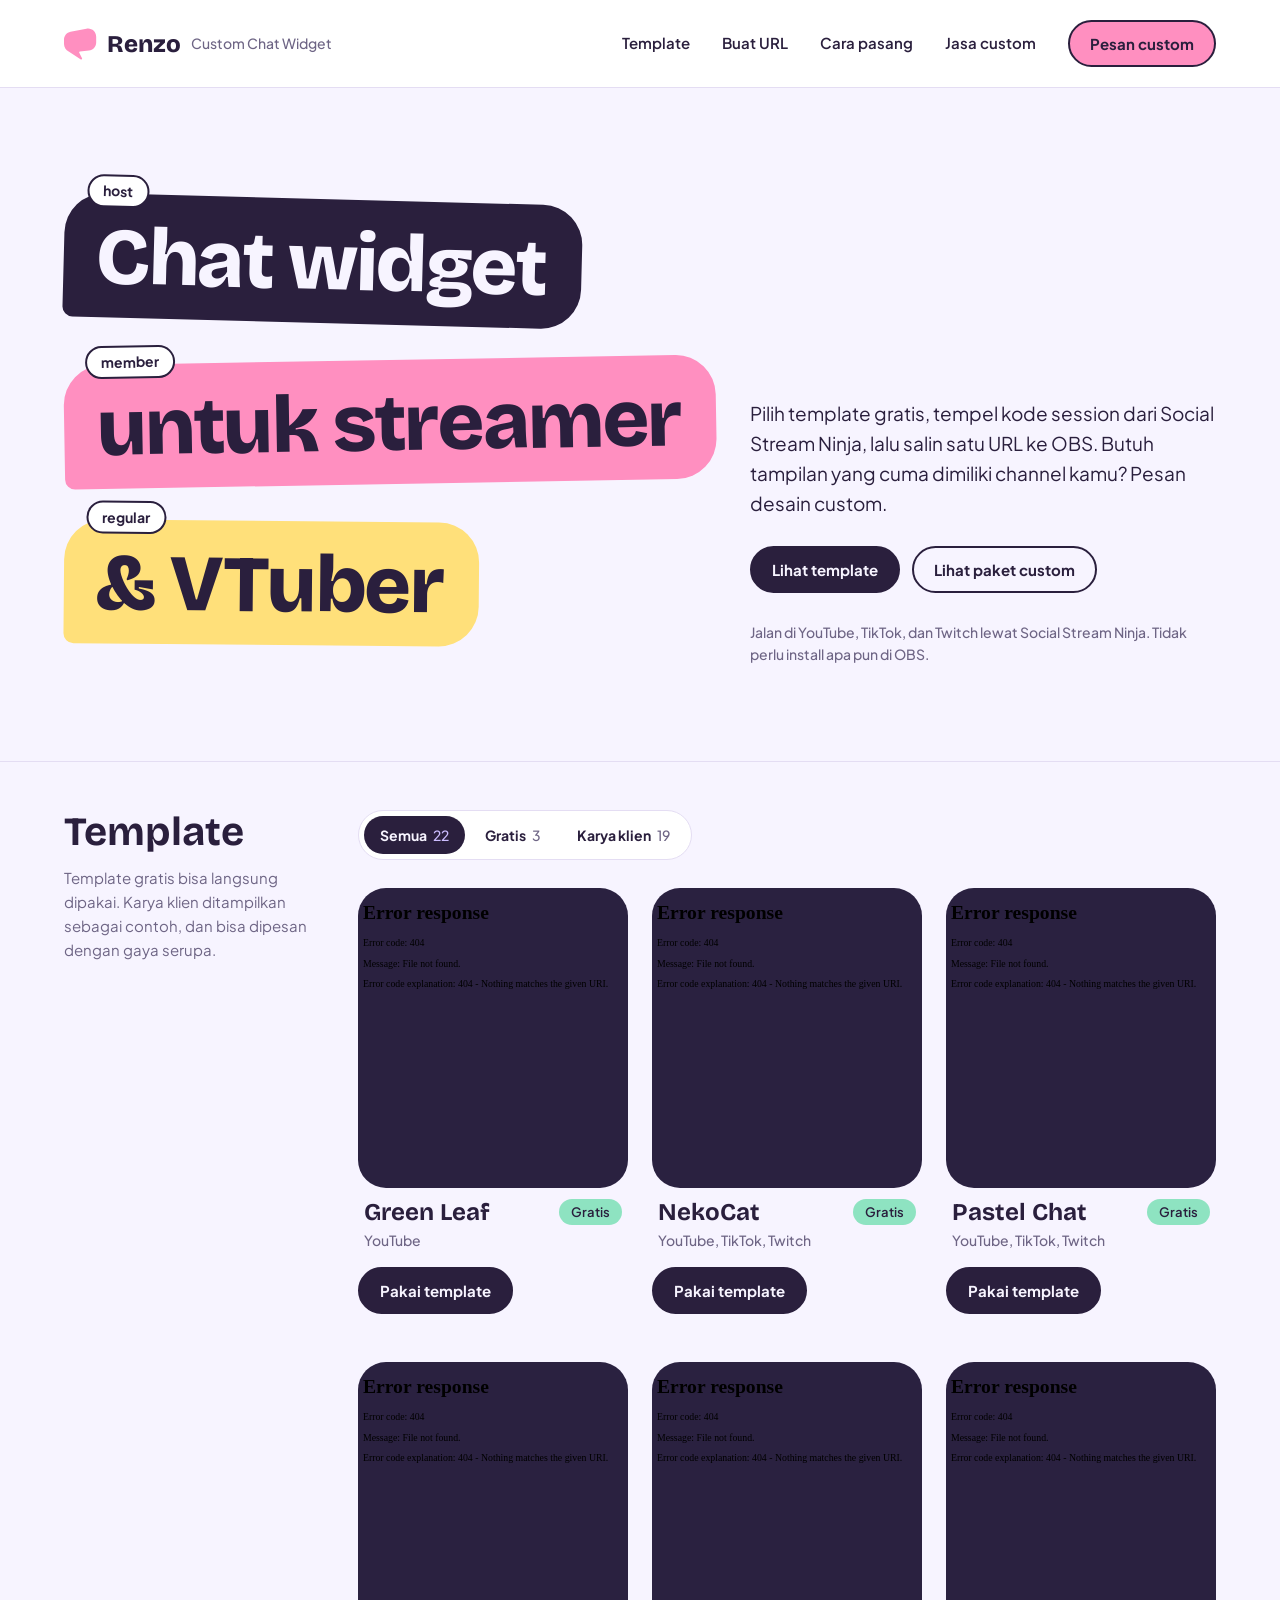
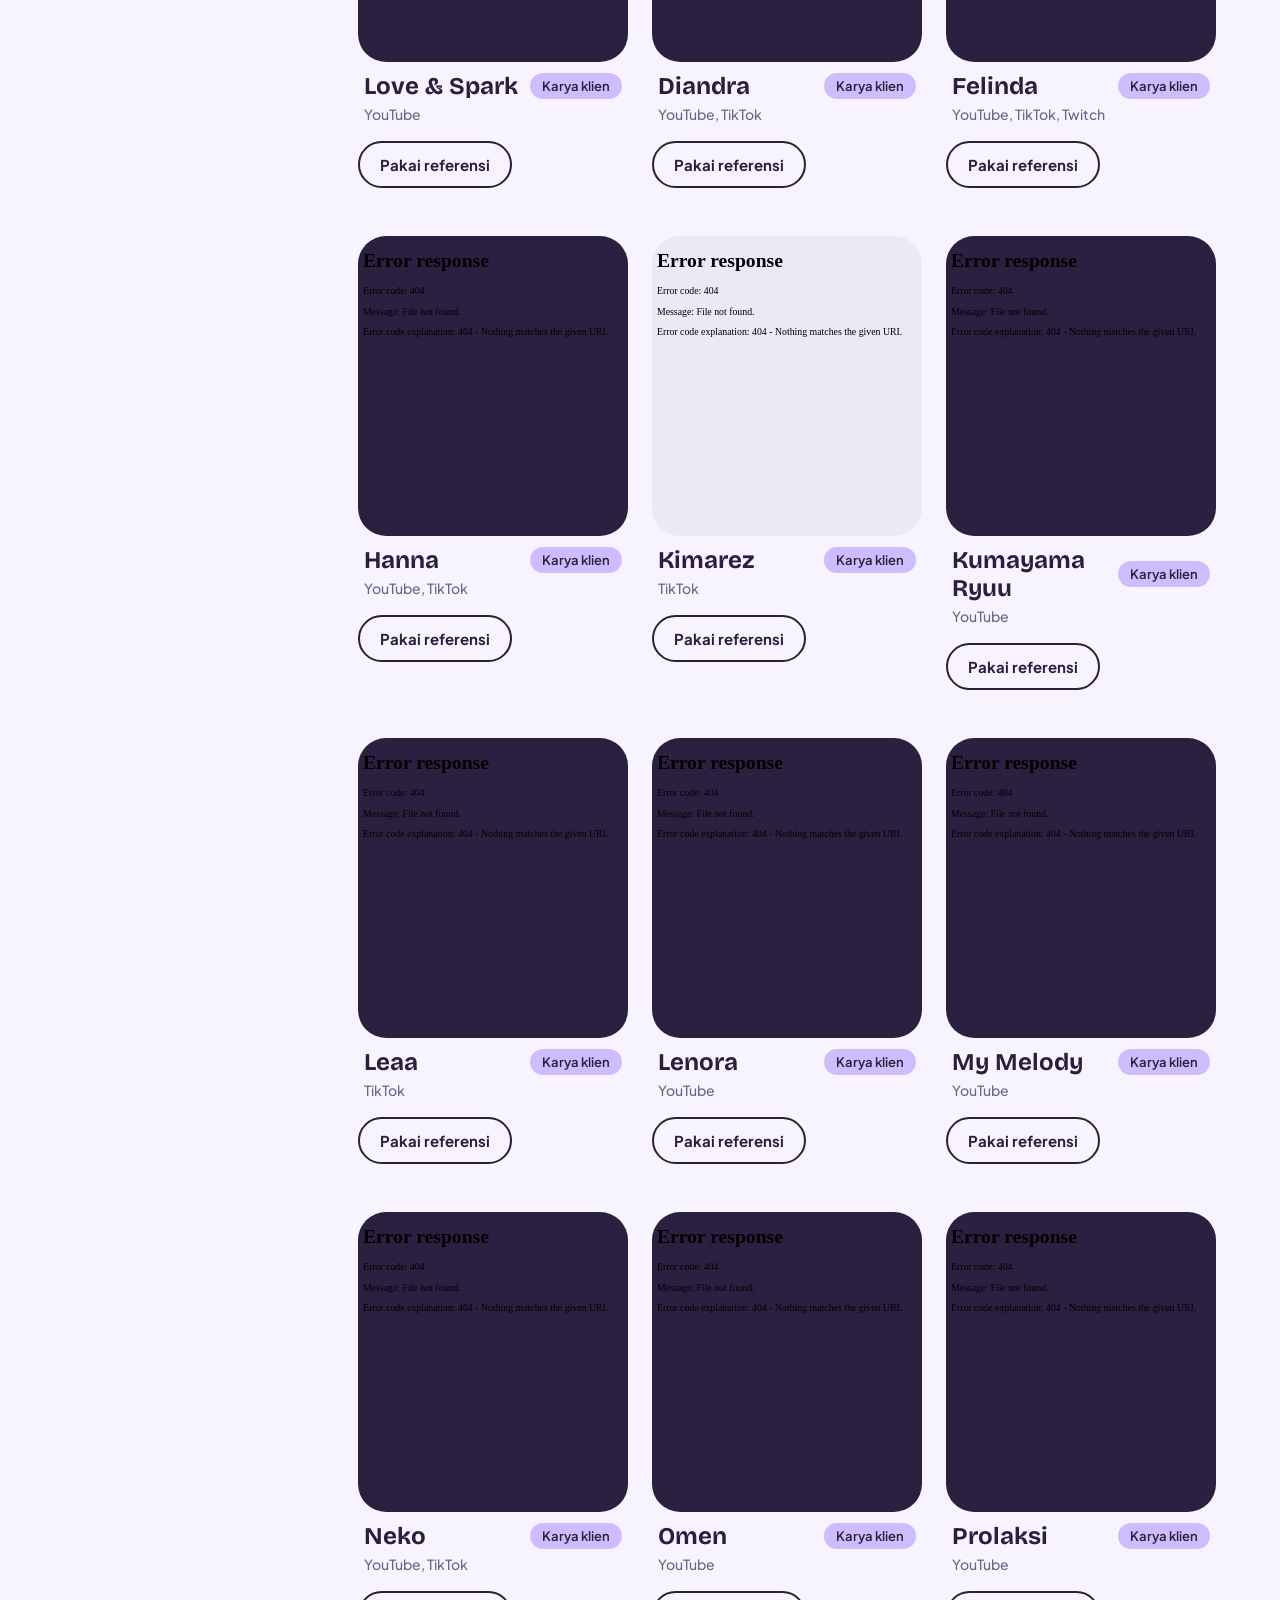
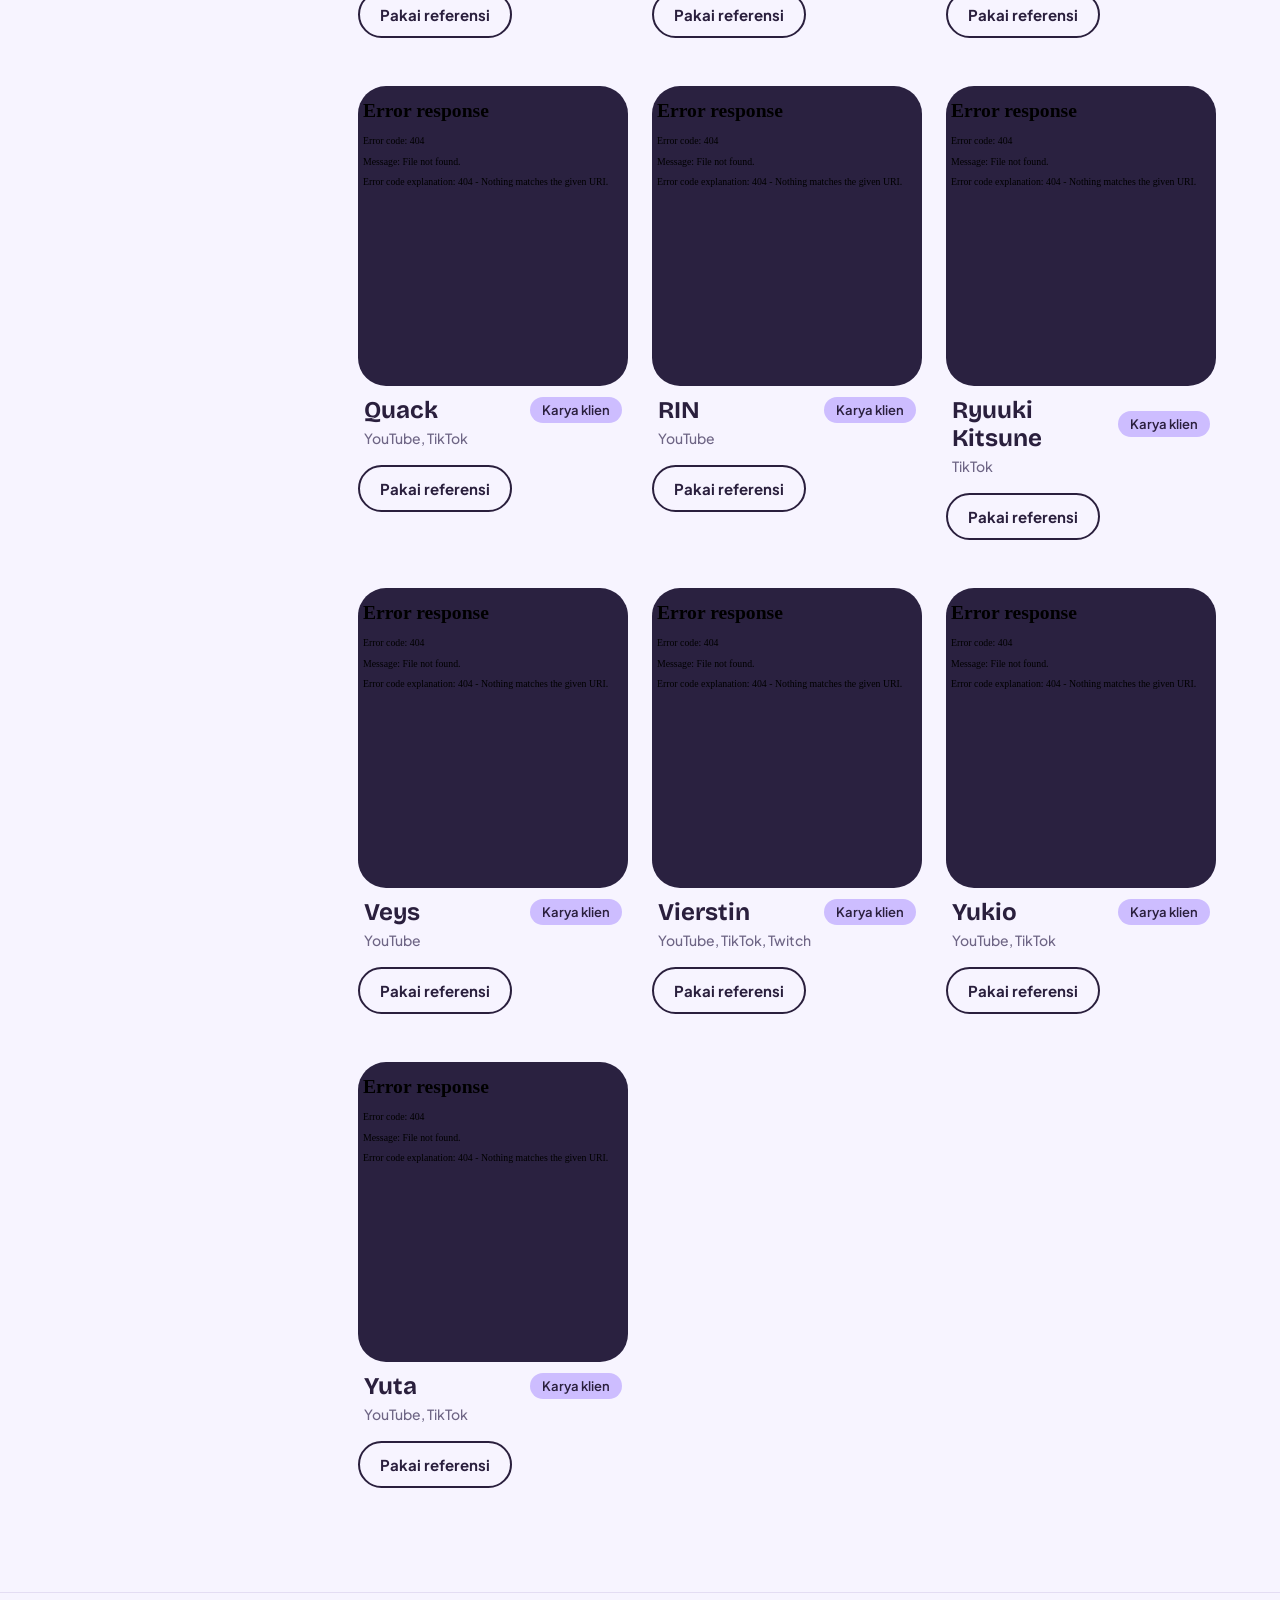
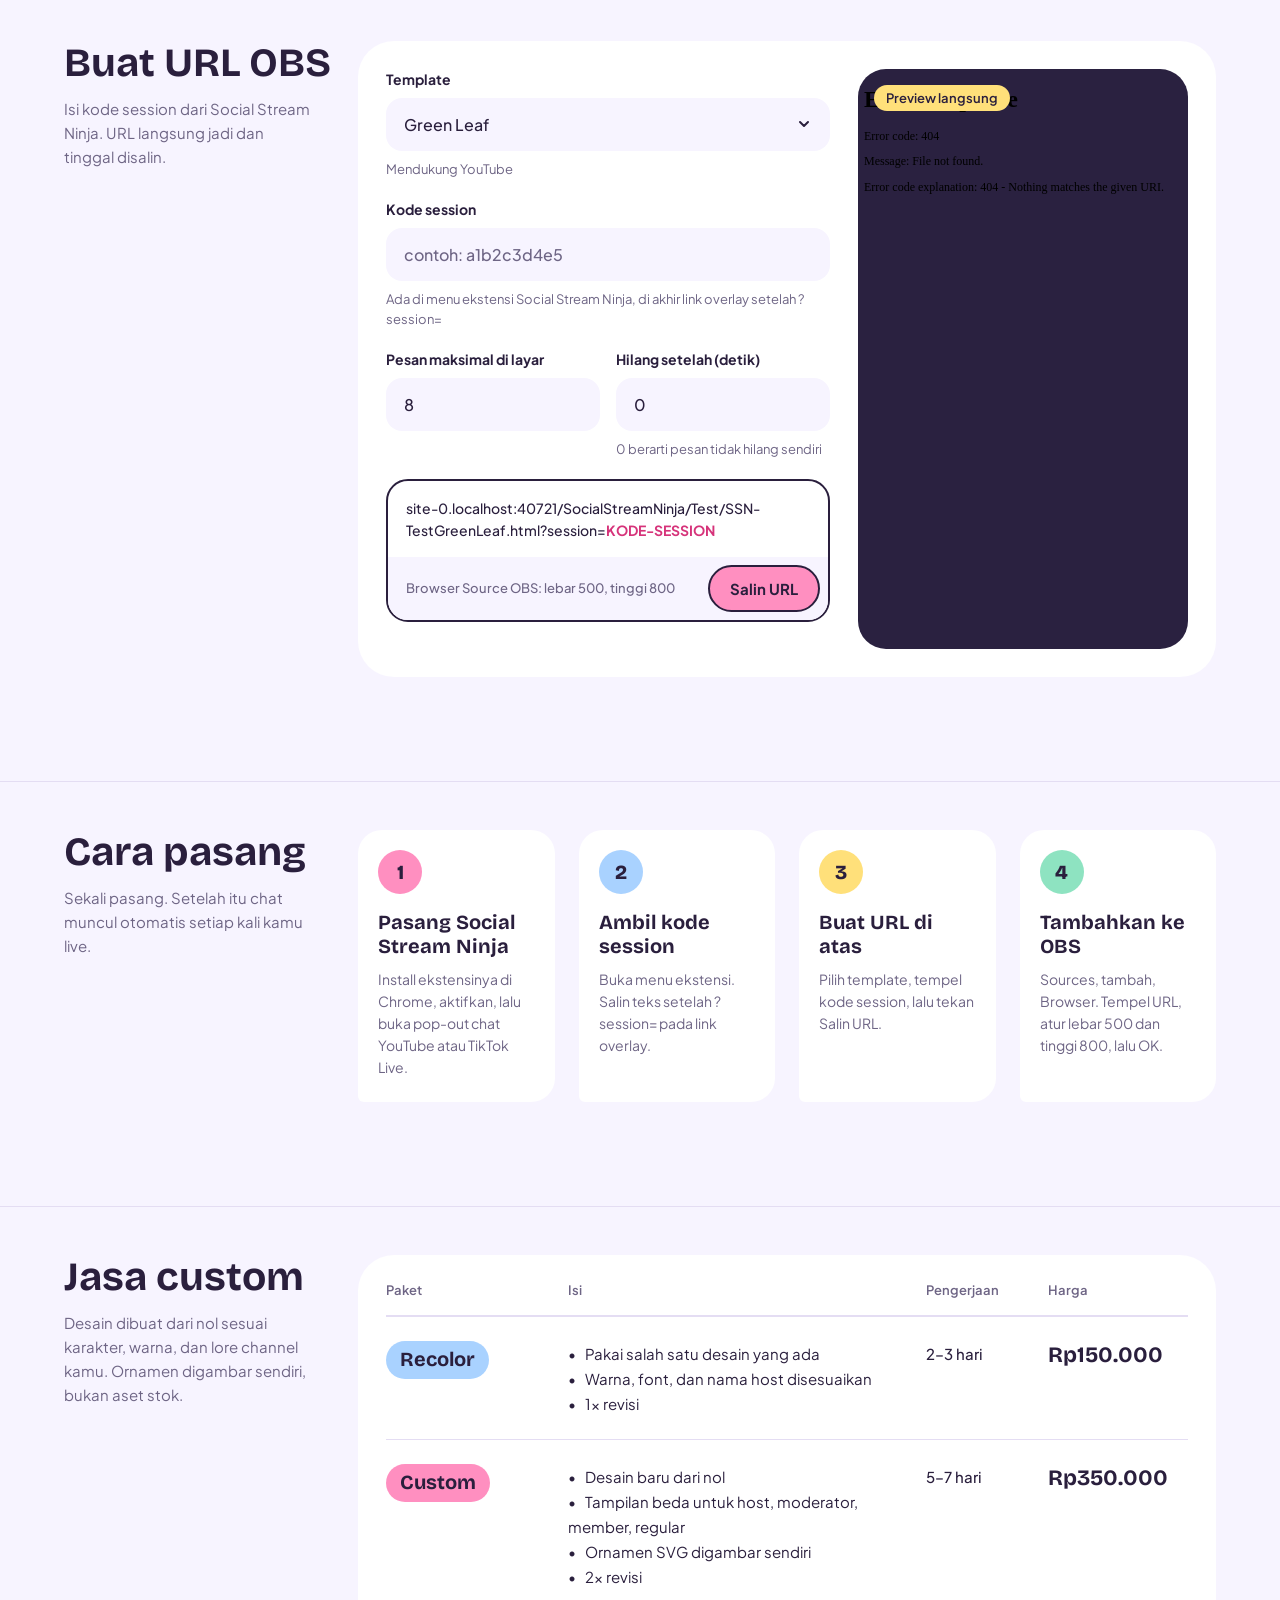
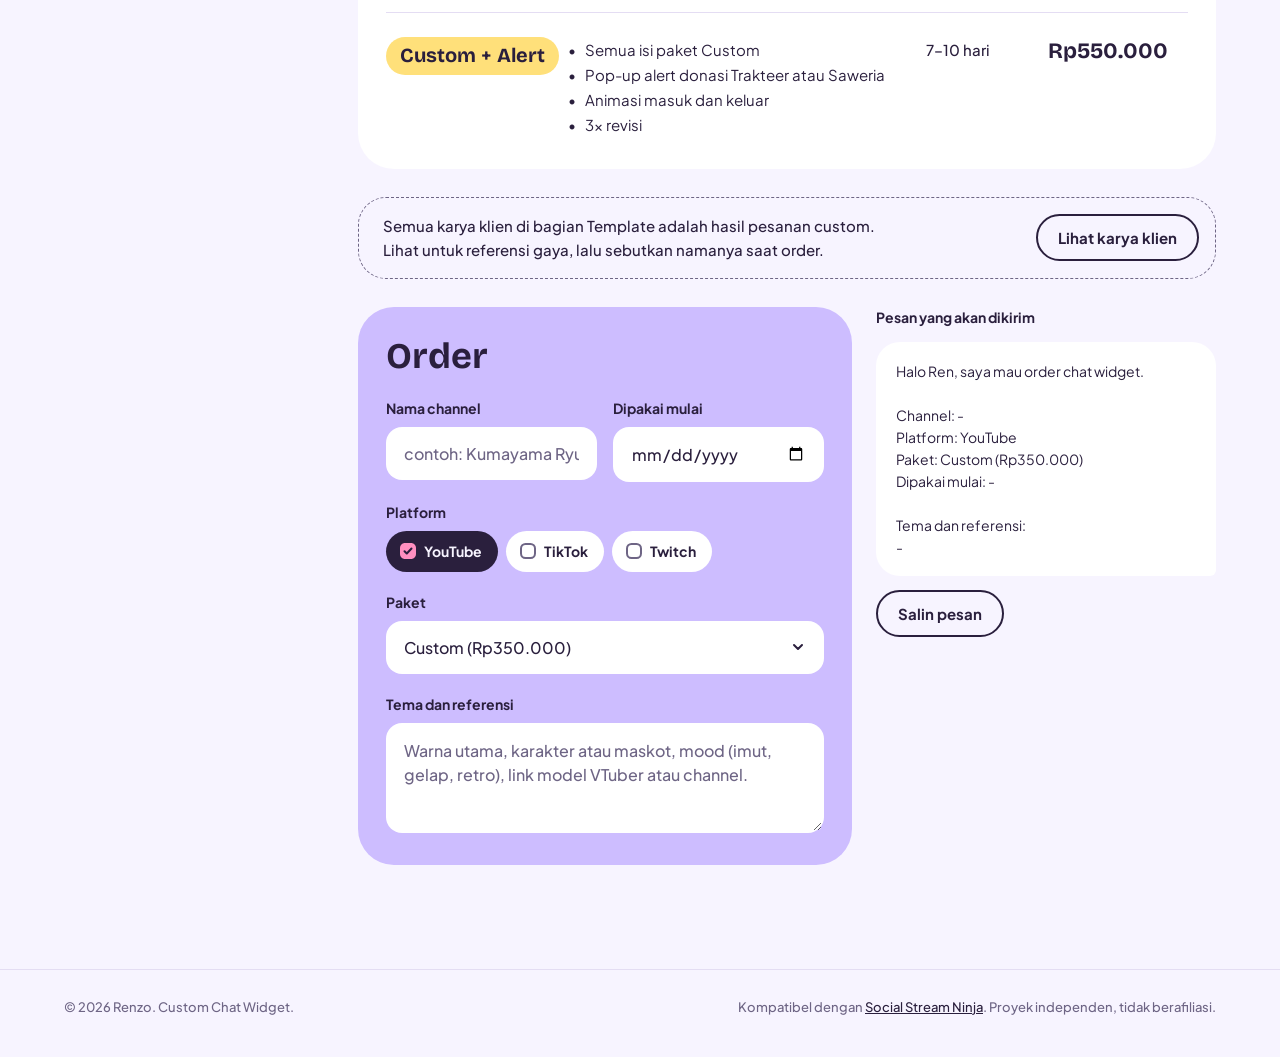
==== index.html @ 0c037148 "Move the Custom Chat Widget website here, with the shared chat core - index.html + site/assets: temp" ====
<!doctype html>
<html lang="id">
<head>
<meta charset="utf-8">
<meta name="viewport" content="width=device-width, initial-scale=1, viewport-fit=cover">
<title>Renzo Chat Widget</title>
<meta name="description" content="Template chat widget gratis dan jasa desain custom untuk streamer dan VTuber. Kompatibel dengan Social Stream Ninja.">
<link rel="icon" href="site/assets/logo.svg" type="image/svg+xml">
<link rel="preconnect" href="https://fonts.googleapis.com">
<link rel="preconnect" href="https://fonts.gstatic.com" crossorigin>
<link rel="stylesheet" href="https://fonts.googleapis.com/css2?family=Bricolage+Grotesque:opsz,wght@12..96,700..800&family=Plus+Jakarta+Sans:wght@400;500;600;700&display=swap">
<style>
/* Tokens — sama dengan variabel "Rey Colors" di Figma */
:root{
  --paper:#f7f4ff;
  --ink:#2a1f3d;
  --mute:#6e6585;
  --line:#e4ddf3;
  --white:#ffffff;
  --bubblegum:#ff8fc0;
  --mint:#8ee3c1;
  --butter:#ffe07a;
  --sky:#a9d2ff;
  --lilac:#cdbdff;
  --stage:#2a2140;
  --highlight:#d6337a;

  --display:"Bricolage Grotesque","Plus Jakarta Sans",system-ui,sans-serif;
  --sans:"Plus Jakarta Sans",system-ui,-apple-system,"Segoe UI",sans-serif;
  --pad-x:64px;
  color-scheme:light;
}

*,*::before,*::after{box-sizing:border-box}
html{scroll-behavior:smooth;-webkit-text-size-adjust:100%}
body{margin:0;background:var(--paper);color:var(--ink);font-family:var(--sans);font-size:16px;line-height:1.5}
a{color:inherit}
img{max-width:100%}
[hidden]{display:none!important}
:focus-visible{outline:3px solid var(--highlight);outline-offset:3px}
.disp{font-family:var(--display);font-optical-sizing:none;font-variation-settings:"opsz" 14}
p{margin:0}

.wrap{max-width:1280px;margin:0 auto;padding-left:max(var(--pad-x),env(safe-area-inset-left,0px));padding-right:max(var(--pad-x),env(safe-area-inset-right,0px))}

/* Buttons */
.btn{display:inline-flex;align-items:center;justify-content:center;padding:12px 20px;border:2px solid var(--ink);border-radius:999px;font:700 15px/normal var(--sans);text-decoration:none;cursor:pointer;white-space:nowrap;transition:transform .15s ease,box-shadow .15s ease}
.btn:hover{transform:translateY(-2px);box-shadow:0 3px 0 var(--ink)}
.btn:active{transform:none;box-shadow:none}
.btn-primary{background:var(--bubblegum);color:var(--ink)}
.btn-dark{background:var(--ink);color:var(--paper)}
.btn-secondary{background:transparent;color:var(--ink)}

.chip{display:inline-flex;padding:5px 12px;border-radius:999px;font:600 13px/normal var(--sans);white-space:nowrap}
.chip-mint{background:var(--mint)}
.chip-lilac{background:var(--lilac)}
.chip-butter{background:var(--butter)}

/* Nav */
.nav{position:sticky;top:0;z-index:20;background:var(--white);border-bottom:1px solid var(--line)}
.nav .wrap{display:flex;align-items:center;justify-content:space-between;gap:32px;padding-top:20px;padding-bottom:20px}
.brand{display:flex;align-items:center;gap:10px;text-decoration:none}
.brand img{display:block;width:33px;height:32px}
.brand b{font-weight:800;font-size:24px;line-height:normal}
.brand span{font-weight:500;font-size:14px;color:var(--mute)}
.links{display:flex;align-items:center;gap:32px}
.links a:not(.btn){font-weight:600;font-size:15px;text-decoration:none}
.links a:not(.btn):hover{color:var(--highlight)}

/* Hero */
.hero .wrap{display:flex;align-items:flex-end;gap:24px;padding-top:72px;padding-bottom:96px}
.stack{display:flex;flex-direction:column;align-items:flex-start;gap:18px;flex:0 0 662px;max-width:100%}
.line{display:flex;flex-direction:column;align-items:flex-start}
.line:nth-child(1){transform:rotate(1.5deg)}
.line:nth-child(2){transform:rotate(-1deg)}
.line:nth-child(3){transform:rotate(.5deg)}
.role{position:relative;z-index:2;margin:0 0 -14px 22px;padding:5px 14px 6px;border:2px solid var(--ink);border-radius:999px;background:var(--white);font:700 14px/normal var(--sans)}
.bubble{margin:0;padding:22px 36px 18px 32px;border-radius:40px 40px 40px 10px;font-weight:800;font-size:80px;line-height:84px;letter-spacing:-.03em;white-space:nowrap}
.b-host{background:var(--ink);color:var(--paper)}
.b-member{background:var(--bubblegum)}
.b-regular{background:var(--butter)}
.hero-side{flex:0 1 466px;display:flex;flex-direction:column;align-items:flex-start;gap:28px;min-width:0}
.lead{font-size:19px;line-height:30px}
.ctas{display:flex;flex-wrap:wrap;gap:12px}
.note{font-weight:500;font-size:14px;line-height:22px;color:var(--mute)}

/* Sections */
.sec{border-top:1px solid var(--line)}
.sec>.wrap{display:grid;grid-template-columns:270px minmax(0,1fr);gap:24px;padding-top:48px;padding-bottom:104px}
section[id],#order{scroll-margin-top:96px}
.sec-head h2{margin:0;font-weight:700;font-size:40px;line-height:44px}
.sec-head p{margin-top:12px;max-width:250px;font-size:15px;line-height:24px;color:var(--mute)}
.sec-body{display:flex;flex-direction:column;gap:28px;min-width:0}

/* Stage (live widget preview) */
.stage{position:relative;overflow:hidden;background:var(--stage);border-radius:28px}
.stage iframe{position:absolute;top:0;left:0;border:0;transform-origin:0 0;background:transparent;pointer-events:none;color-scheme:light}
.stage.light{background:#ece8f6}
.stage .note-in{position:absolute;inset:auto 16px 16px;font-size:12px;line-height:1.4;color:#a59fb8}

/* Filter */
.filter{display:flex;gap:4px;width:max-content;max-width:100%;padding:5px;border:1px solid var(--line);border-radius:999px;background:var(--white);overflow-x:auto}
.filter button{display:flex;gap:6px;padding:10px 16px;border:0;border-radius:999px;background:transparent;color:var(--ink);font:700 14px/normal var(--sans);cursor:pointer;white-space:nowrap}
.filter button span{font-weight:500;color:var(--mute)}
.filter button[aria-pressed="true"]{background:var(--ink);color:var(--paper)}
.filter button[aria-pressed="true"] span{color:var(--lilac)}

/* Cards */
.cards{display:grid;grid-template-columns:repeat(3,minmax(0,1fr));gap:48px 24px}
.card{display:flex;flex-direction:column;align-items:flex-start;gap:16px;min-width:0}
.card-top{display:flex;flex-direction:column;gap:10px;width:100%}
.card .stage{height:300px;width:100%}
.card-info{display:flex;flex-direction:column;gap:4px;padding:0 6px}
.card-meta{display:flex;align-items:center;justify-content:space-between;gap:8px}
.card h3{margin:0;font-weight:700;font-size:24px;line-height:normal;overflow-wrap:anywhere}
.card .plat{font-weight:500;font-size:14px;color:var(--mute)}
.more{display:none}

/* Builder */
.panel{display:flex;gap:28px;padding:28px;border-radius:36px;background:var(--white)}
.form{flex:1 1 0;min-width:0;display:flex;flex-direction:column;gap:20px}
.field{display:flex;flex-direction:column;gap:8px;min-width:0}
.field>label,.field>.lbl{font-weight:700;font-size:14px}
.hint{font-size:13px;line-height:20px;color:var(--mute)}
.row{display:flex;gap:16px}
.row>.field{flex:1 1 0}
.input{width:100%;padding:14px 16px;border:2px solid transparent;border-radius:16px;background:var(--paper);color:var(--ink);font:500 16px/normal var(--sans)}
.input:focus{outline:none;border-color:var(--ink)}
.input::placeholder{color:var(--mute)}
select.input{appearance:none;-webkit-appearance:none;padding-right:44px;background-image:url("site/assets/chevron-down.svg");background-repeat:no-repeat;background-position:right 16px center;background-size:16px 16px;cursor:pointer}
input.input[aria-invalid="true"]{border-color:var(--highlight)}

/* Dropdown (desain Figma 334:893) */
.dd{position:relative}
.dd-native{position:absolute;width:1px;height:1px;opacity:0;pointer-events:none}
.dd-btn{position:relative;z-index:12;display:flex;align-items:center;justify-content:space-between;gap:12px;width:100%;padding:14px 16px;border:2px solid transparent;border-radius:16px;background:var(--paper);color:var(--ink);font:500 16px/normal var(--sans);text-align:left;cursor:pointer}
.order-form .dd-btn{background:var(--white)}
.dd-btn:focus-visible{outline:none;border-color:var(--ink)}
.dd-btn img{flex:none;width:16px;height:16px;transition:transform .15s ease}
.dd.open .dd-btn img{transform:rotate(180deg)}
.dd.open::before{content:"";position:absolute;inset:0;z-index:11;border-radius:16px 16px 0 0;background:var(--mute)}
.dd-list{position:absolute;left:0;right:0;top:100%;z-index:11;max-height:280px;margin:0;padding:0;overflow:auto;list-style:none;border-radius:0 0 16px 16px;background:var(--mute)}
.dd-list:focus{outline:none}
.dd-opt{display:flex;align-items:center;justify-content:space-between;gap:12px;padding:10px 16px;color:var(--white);font:500 14px/normal var(--sans);cursor:pointer}
.dd-opt::after{content:"";flex:none;width:14px;height:14px;background:url("site/assets/chevron-right.svg") center/14px 14px no-repeat}
.dd-opt[aria-selected="true"]{font-weight:700}
.dd-opt.active{background:rgba(255,255,255,.14)}
@media (prefers-reduced-motion:reduce){.dd-btn img{transition:none}}
.out{display:flex;flex-direction:column;border:2px solid var(--ink);border-radius:22px;background:var(--white);overflow:hidden}
.out .url{padding:16px 18px;font-weight:500;font-size:14px;line-height:22px;overflow-wrap:anywhere}
.out .url b{color:var(--highlight)}
.out .bar{display:flex;align-items:center;justify-content:space-between;gap:12px;padding:8px 8px 8px 18px;background:var(--paper)}
.out .bar span{font-weight:500;font-size:13px;color:var(--mute)}
.status{min-height:1.2em;margin-top:-8px;font-weight:700;font-size:13px;color:var(--highlight)}
.live{flex:0 0 330px;align-self:stretch;min-height:480px}
.live .chip{position:absolute;top:16px;left:16px;z-index:2}

/* Steps */
.steps{list-style:none;margin:0;padding:0;display:grid;grid-template-columns:repeat(4,minmax(0,1fr));gap:24px;counter-reset:s}
.steps li{counter-increment:s;display:flex;flex-direction:column;gap:10px;padding:20px 20px 24px;border-radius:24px 24px 24px 6px;background:var(--white);min-width:0}
.steps li::before{content:counter(s);display:grid;place-items:center;width:44px;height:44px;margin-bottom:6px;border-radius:50%;font:800 20px/1 var(--display);font-optical-sizing:none;font-variation-settings:"opsz" 14}
.steps li:nth-child(1)::before{background:var(--bubblegum)}
.steps li:nth-child(2)::before{background:var(--sky)}
.steps li:nth-child(3)::before{background:var(--butter)}
.steps li:nth-child(4)::before{background:var(--mint)}
.steps h3{margin:0;font-weight:700;font-size:20px;line-height:24px}
.steps p{font-size:14px;line-height:22px;color:var(--mute)}

/* Packages */
.packages{padding:8px 28px;border-radius:36px;background:var(--white)}
.pk-row{display:grid;grid-template-columns:170px minmax(0,1fr) 110px 140px;gap:12px;align-items:start}
.pk-head{padding:18px 0 14px;border-bottom:2px solid var(--line);font-weight:600;font-size:13px;color:var(--mute)}
.pk{position:relative;margin:0 -28px;padding:24px 28px;border-radius:40px;cursor:pointer;transition:transform .2s ease,background-color .2s ease}
.pk::after{content:"";position:absolute;left:28px;right:28px;bottom:0;border-bottom:1px solid var(--line);transition:opacity .2s ease}
.pk:last-child::after{display:none}
.pk-name{justify-self:start;padding:6px 14px 8px;border-radius:999px;font-weight:700;font-size:20px;line-height:normal;white-space:nowrap;transition:background-color .2s ease}
.pk ul{margin:0;padding:0;list-style:none;font-size:15px;line-height:25px}
.pk li::before{content:"•";margin-right:.6em}
.pk-time{font-weight:500;font-size:15px;line-height:25px}
.pk-time span{display:none}
.pk-price{font-weight:700;font-size:22px;line-height:28px;white-space:nowrap}
.pk[data-tone="sky"]{--tone:var(--sky)}
.pk[data-tone="pink"]{--tone:var(--bubblegum)}
.pk[data-tone="butter"]{--tone:var(--butter)}
.pk .pk-name{background:var(--tone)}
@media (hover:hover){
  .pk:hover{z-index:2;background:var(--tone);transform:scale(1.1) rotate(.44deg)}
  .pk:hover .pk-name{background:var(--white)}
  .pk:hover::after,.pk:has(+ .pk:hover)::after{opacity:0}
}
.pk:focus-visible{z-index:2;background:var(--tone);outline-offset:4px}
.pk:focus-visible .pk-name{background:var(--white)}

.port{display:flex;align-items:center;justify-content:space-between;gap:16px;padding:16px 16px 16px 24px;border:1.5px dashed var(--mute);border-radius:28px}
.port p{max-width:520px;font-weight:500;font-size:15px;line-height:24px}

/* Order */
.order{display:flex;gap:24px;align-items:flex-start}
.order-form{flex:1 1 0;min-width:0;display:flex;flex-direction:column;gap:20px;padding:28px 28px 32px;border-radius:36px;background:var(--lilac)}
.order-form h3{margin:0;font-weight:700;font-size:36px;line-height:normal}
.order-form .input{background:var(--white)}
.order-form textarea.input{height:110px;padding-bottom:14px;resize:vertical;line-height:24px}
.opts{display:flex;flex-wrap:wrap;gap:8px}
.opt{position:relative;display:inline-flex;align-items:center;gap:8px;padding:10px 16px 10px 14px;border-radius:999px;background:var(--white);font-weight:700;font-size:14px;cursor:pointer}
.opt input{appearance:none;-webkit-appearance:none;width:16px;height:16px;margin:0;background:url("site/assets/checkbox.svg") center/16px 16px no-repeat;cursor:pointer}
.opt input:checked{background-image:url("site/assets/checkbox-checked.svg")}
.opt input:focus-visible{outline:2px solid var(--highlight);outline-offset:2px;border-radius:5px}
.opt:has(input:checked){background:var(--ink);color:var(--paper)}
.order-preview{flex:0 0 340px;display:flex;flex-direction:column;gap:14px;min-width:0}
.order-preview .lbl{font-weight:700;font-size:14px}
.msg{margin:0;padding:18px 20px;border-radius:24px 24px 6px 24px;background:var(--white);font:400 14px/22px var(--sans);white-space:pre-wrap;overflow-wrap:anywhere}
.order-actions{display:flex;flex-wrap:wrap;gap:10px}
.contact{font-size:13px;line-height:20px;color:var(--mute)}

footer{border-top:1px solid var(--line)}
footer .wrap{display:flex;justify-content:space-between;gap:12px 32px;padding-top:28px;padding-bottom:40px;font-weight:500;font-size:13px;color:var(--mute)}
footer a{color:var(--ink)}

.toast{position:fixed;left:50%;bottom:calc(20px + env(safe-area-inset-bottom,0px));transform:translateX(-50%);z-index:50;padding:12px 18px;border-radius:999px;background:var(--ink);color:var(--paper);font-weight:700;font-size:14px}

@media (prefers-reduced-motion:reduce){
  html{scroll-behavior:auto}
  .btn,.pk,.pk-name{transition:none}
  .btn:hover{transform:none}
  .pk:hover{transform:none}
}

/* Tablet */
@media (max-width:1180px){
  :root{--pad-x:40px}
  .hero .wrap{flex-direction:column;align-items:flex-start;gap:40px}
  .stack{flex-basis:auto}
  .hero-side{flex-basis:auto;max-width:560px}
  .sec>.wrap{grid-template-columns:minmax(0,1fr)}
  .sec-head p{max-width:520px}
  .cards{grid-template-columns:repeat(2,minmax(0,1fr))}
  .steps{grid-template-columns:repeat(2,minmax(0,1fr))}
}
@media (max-width:900px){
  .links a:not(.btn){display:none}
  .brand span{display:none}
  .bubble{font-size:56px;line-height:60px}
  .panel{flex-direction:column}
  .live{flex-basis:auto;min-height:380px;height:380px}
  .order{flex-direction:column;align-items:stretch}
  .order-preview{flex-basis:auto}
}

/* Mobile (frame 390) */
@media (max-width:760px){
  :root{--pad-x:16px}
  .nav .wrap{padding-top:14px;padding-bottom:14px}
  .hero .wrap{gap:36px;padding-top:36px;padding-bottom:56px}
  .stack{gap:12px}
  .role{margin:0 0 -10px 16px;padding:3px 10px 4px;font-size:12px}
  .bubble{padding:14px 22px 12px 20px;border-radius:26px 26px 26px 8px;font-size:42px;line-height:46px}
  .hero-side{gap:22px}
  .lead{font-size:17px;line-height:27px}
  .sec>.wrap{padding-top:40px;padding-bottom:64px}
  .sec-head h2{font-size:32px;line-height:36px}
  .sec-head p{margin-top:8px}
  .sec-body{gap:20px}
  .cards{grid-template-columns:minmax(0,1fr);gap:36px}
  .cards.collapsed .card:nth-child(n+4){display:none}
  .more{display:flex;width:100%}
  .panel{gap:20px;padding:16px;border-radius:28px}
  .row{flex-direction:column;gap:20px}
  .form .row{flex-direction:row;gap:16px}
  .out .bar{flex-direction:row-reverse;justify-content:flex-end;padding:12px 16px 14px}
  .steps{grid-template-columns:minmax(0,1fr);gap:12px}
  .steps li::before{margin-bottom:0}
  .packages{padding:4px 20px;border-radius:28px}
  .pk-head{display:none}
  .pk{grid-template-columns:minmax(0,1fr);gap:10px;margin:0 -20px;padding:20px;cursor:default}
  .pk::after{left:20px;right:20px}
  .pk-price{order:-1;grid-row:2;font-size:26px;line-height:30px}
  .pk-name{grid-row:1}
  .pk-time span{display:inline}
  .port{flex-direction:column;align-items:flex-start;gap:14px;padding:18px 20px}
  .order-form{padding:24px 20px;border-radius:28px}
  footer .wrap{flex-direction:column;gap:8px;padding-top:24px;padding-bottom:36px}
}
@media (max-width:360px){
  .form .row{flex-direction:column;gap:20px}
  .bubble{font-size:38px;line-height:42px}
}
</style>
</head>
<body>

<header class="nav">
  <div class="wrap">
    <a class="brand" href="#top" aria-label="Renzo Custom Chat Widget, ke atas">
      <img src="site/assets/logo.svg" width="33" height="32" alt="">
      <b class="disp" id="brandName">Renzo</b>
      <span>Custom Chat Widget</span>
    </a>
    <nav class="links" aria-label="Utama">
      <a href="#template">Template</a>
      <a href="#buat-url">Buat URL</a>
      <a href="#cara-pasang">Cara pasang</a>
      <a href="#custom">Jasa custom</a>
      <a class="btn btn-primary" href="#order">Pesan custom</a>
    </nav>
  </div>
</header>

<main id="top">
  <section class="hero" aria-label="Pembuka">
    <div class="wrap">
      <h1 class="stack" aria-label="Chat widget untuk streamer dan VTuber">
        <span class="line" aria-hidden="true"><span class="role">host</span><span class="bubble disp b-host">Chat widget</span></span>
        <span class="line" aria-hidden="true"><span class="role">member</span><span class="bubble disp b-member">untuk streamer</span></span>
        <span class="line" aria-hidden="true"><span class="role">regular</span><span class="bubble disp b-regular">&amp; VTuber</span></span>
      </h1>
      <div class="hero-side">
        <p class="lead">Pilih template gratis, tempel kode session dari Social Stream Ninja, lalu salin satu URL ke OBS. Butuh tampilan yang cuma dimiliki channel kamu? Pesan desain custom.</p>
        <div class="ctas">
          <a class="btn btn-dark" href="#template">Lihat template</a>
          <a class="btn btn-secondary" href="#custom">Lihat paket custom</a>
        </div>
        <p class="note">Jalan di YouTube, TikTok, dan Twitch lewat Social Stream Ninja. Tidak perlu install apa pun di OBS.</p>
      </div>
    </div>
  </section>

  <section class="sec" id="template" aria-labelledby="h-template">
    <div class="wrap">
      <div class="sec-head">
        <h2 class="disp" id="h-template">Template</h2>
        <p>Template gratis bisa langsung dipakai. Karya klien ditampilkan sebagai contoh, dan bisa dipesan dengan gaya serupa.</p>
      </div>
      <div class="sec-body">
        <div class="filter" role="group" aria-label="Saring template">
          <button type="button" data-filter="all" aria-pressed="true">Semua <span data-count="all"></span></button>
          <button type="button" data-filter="free" aria-pressed="false">Gratis <span data-count="free"></span></button>
          <button type="button" data-filter="client" aria-pressed="false">Karya klien <span data-count="client"></span></button>
        </div>
        <div class="cards collapsed" id="cards"></div>
        <button type="button" class="btn btn-secondary more" id="more">Tampilkan semua</button>
      </div>
    </div>
  </section>

  <section class="sec" id="buat-url" aria-labelledby="h-url">
    <div class="wrap">
      <div class="sec-head">
        <h2 class="disp" id="h-url">Buat URL OBS</h2>
        <p>Isi kode session dari Social Stream Ninja. URL langsung jadi dan tinggal disalin.</p>
      </div>
      <div class="sec-body">
        <div class="panel">
          <form class="form" id="builder" novalidate>
            <div class="field">
              <label for="b-template">Template</label>
              <select class="input" id="b-template"></select>
              <span class="hint" id="b-template-hint"></span>
            </div>
            <div class="field">
              <label for="b-session">Kode session</label>
              <input class="input" type="text" id="b-session" placeholder="contoh: a1b2c3d4e5" autocomplete="off" spellcheck="false">
              <span class="hint">Ada di menu ekstensi Social Stream Ninja, di akhir link overlay setelah ?session=</span>
            </div>
            <div class="row">
              <div class="field">
                <label for="b-limit">Pesan maksimal di layar</label>
                <input class="input" type="number" id="b-limit" min="1" max="30" value="8">
              </div>
              <div class="field">
                <label for="b-hide">Hilang setelah (detik)</label>
                <input class="input" type="number" id="b-hide" min="0" max="600" value="0">
                <span class="hint">0 berarti pesan tidak hilang sendiri</span>
              </div>
            </div>
            <div class="out" aria-live="polite">
              <div class="url" id="b-url"></div>
              <div class="bar">
                <span>Browser Source OBS: lebar 500, tinggi 800</span>
                <button type="button" class="btn btn-primary" id="b-copy">Salin URL</button>
              </div>
            </div>
            <div class="status" id="b-status" role="status"></div>
          </form>
          <div class="stage live" id="builderStage"><span class="chip chip-butter">Preview langsung</span></div>
        </div>
      </div>
    </div>
  </section>

  <section class="sec" id="cara-pasang" aria-labelledby="h-howto">
    <div class="wrap">
      <div class="sec-head">
        <h2 class="disp" id="h-howto">Cara pasang</h2>
        <p>Sekali pasang. Setelah itu chat muncul otomatis setiap kali kamu live.</p>
      </div>
      <div class="sec-body">
        <ol class="steps">
          <li><h3 class="disp">Pasang Social Stream Ninja</h3><p>Install ekstensinya di Chrome, aktifkan, lalu buka pop-out chat YouTube atau TikTok Live.</p></li>
          <li><h3 class="disp">Ambil kode session</h3><p>Buka menu ekstensi. Salin teks setelah ?session= pada link overlay.</p></li>
          <li><h3 class="disp">Buat URL di atas</h3><p>Pilih template, tempel kode session, lalu tekan Salin URL.</p></li>
          <li><h3 class="disp">Tambahkan ke OBS</h3><p>Sources, tambah, Browser. Tempel URL, atur lebar 500 dan tinggi 800, lalu OK.</p></li>
        </ol>
      </div>
    </div>
  </section>

  <section class="sec" id="custom" aria-labelledby="h-custom">
    <div class="wrap">
      <div class="sec-head">
        <h2 class="disp" id="h-custom">Jasa custom</h2>
        <p>Desain dibuat dari nol sesuai karakter, warna, dan lore channel kamu. Ornamen digambar sendiri, bukan aset stok.</p>
      </div>
      <div class="sec-body">
        <div class="packages" role="table" aria-label="Paket jasa custom">
          <div class="pk-row pk-head" role="row">
            <span role="columnheader">Paket</span><span role="columnheader">Isi</span><span role="columnheader">Pengerjaan</span><span role="columnheader">Harga</span>
          </div>
          <div id="pkBody"></div>
        </div>

        <div class="port">
          <p>Semua karya klien di bagian Template adalah hasil pesanan custom. Lihat untuk referensi gaya, lalu sebutkan namanya saat order.</p>
          <a class="btn btn-secondary" href="#template" data-goto-filter="client">Lihat karya klien</a>
        </div>

        <div class="order" id="order">
          <form class="order-form" id="orderForm" novalidate>
            <h3 class="disp">Order</h3>
            <div class="row">
              <div class="field">
                <label for="o-name">Nama channel</label>
                <input class="input" type="text" id="o-name" autocomplete="nickname" placeholder="contoh: Kumayama Ryuu">
              </div>
              <div class="field">
                <label for="o-date">Dipakai mulai</label>
                <input class="input" type="date" id="o-date">
              </div>
            </div>
            <div class="field">
              <span class="lbl" id="o-plat-l">Platform</span>
              <div class="opts" role="group" aria-labelledby="o-plat-l">
                <label class="opt"><input type="checkbox" name="plat" value="YouTube" checked> YouTube</label>
                <label class="opt"><input type="checkbox" name="plat" value="TikTok"> TikTok</label>
                <label class="opt"><input type="checkbox" name="plat" value="Twitch"> Twitch</label>
              </div>
            </div>
            <div class="field">
              <label for="o-pkg">Paket</label>
              <select class="input" id="o-pkg"></select>
            </div>
            <div class="field">
              <label for="o-brief">Tema dan referensi</label>
              <textarea class="input" id="o-brief" placeholder="Warna utama, karakter atau maskot, mood (imut, gelap, retro), link model VTuber atau channel."></textarea>
            </div>
          </form>
          <div class="order-preview">
            <span class="lbl">Pesan yang akan dikirim</span>
            <pre class="msg" id="o-preview"></pre>
            <div class="order-actions">
              <a class="btn btn-primary" id="o-send" href="#" target="_blank" rel="noopener">Kirim lewat Discord</a>
              <button type="button" class="btn btn-secondary" id="o-copy">Salin pesan</button>
            </div>
            <p class="contact" id="o-contact"></p>
          </div>
        </div>
      </div>
    </div>
  </section>
</main>

<footer>
  <div class="wrap">
    <span>© <span id="yr">2026</span> <span data-brand>Renzo</span>. Custom Chat Widget.</span>
    <span>Kompatibel dengan <a href="https://socialstream.ninja/" target="_blank" rel="noopener">Social Stream Ninja</a>. Proyek independen, tidak berafiliasi.</span>
  </div>
</footer>

<div class="toast" id="toast" role="status" hidden></div>

<script>
/* ==== PENGATURAN — ubah di sini ==== */
const CONFIG = {
  brand: "Renzo",
  greeting: "Halo Ren",
  siteBase: "https://renzo-gith.github.io/custom-chat-widget/", // dipakai kalau halaman dibuka di luar GitHub Pages
  discord: "",   // link Discord (server invite atau profil), contoh "https://discord.gg/xxxx". Kosong = tombol Kirim disembunyikan
  contact: "",   // kontak yang ditampilkan di bawah tombol, contoh "Discord: renzo.widget"
  packages: [
    { id:"recolor", name:"Recolor", tone:"sky", time:"2–3 hari", price:"Rp150.000",
      items:["Pakai salah satu desain yang ada","Warna, font, dan nama host disesuaikan","1× revisi"] },
    { id:"custom", name:"Custom", tone:"pink", time:"5–7 hari", price:"Rp350.000",
      items:["Desain baru dari nol","Tampilan beda untuk host, moderator, member, regular","Ornamen SVG digambar sendiri","2× revisi"] },
    { id:"custom-alert", name:"Custom + Alert", tone:"butter", time:"7–10 hari", price:"Rp550.000",
      items:["Semua isi paket Custom","Pop-up alert donasi Trakteer atau Saweria","Animasi masuk dan keluar","3× revisi"] }
  ]
};

/* ==== DAFTAR DESAIN — free:true = muncul sebagai template gratis ====
   Widget lama ada di repo SocialStreamNinja (LEGACY). Widget baru dibuat di repo ini,
   tulis path-nya langsung, contoh: path:"NamaWidget/SSN-NamaWidget.html" */
const LEGACY = "../SocialStreamNinja/";
const TEMPLATES = [
  { id:"green-leaf",     name:"Green Leaf",     path:LEGACY + "Test/SSN-TestGreenLeaf.html",            platforms:["youtube"], free:true },
  { id:"nekocat",        name:"NekoCat",        path:LEGACY + "NekoCat/SSN-NekoCat.html",               platforms:["youtube","tiktok","twitch"], free:true },
  { id:"pastel-chat",    name:"Pastel Chat",    path:LEGACY + "PastelChat/SSN-PastelChat.html",         platforms:["youtube","tiktok","twitch"], free:true },
  { id:"love-spark",     name:"Love & Spark",   path:LEGACY + "Test/1-Love&Spark/SSN-LoveSpark.html",   platforms:["youtube"] },
  { id:"diandra",        name:"Diandra",        path:LEGACY + "Diandra/SSN-Diandra.html",               platforms:["youtube","tiktok"] },
  { id:"felinda",        name:"Felinda",        path:LEGACY + "Felinda/SSN-Felinda.html",               platforms:["youtube","tiktok","twitch"] },
  { id:"hanna",          name:"Hanna",          path:LEGACY + "Hanna/SSN-Hanna.html",                   platforms:["youtube","tiktok"] },
  { id:"kimarez",        name:"Kimarez",        path:LEGACY + "Kimarez/SSN-Kimarez.html",               platforms:["tiktok"], stage:"light" },
  { id:"kumayama-ryuu",  name:"Kumayama Ryuu",  path:LEGACY + "Kumayama Ryuu/SSN-KumayamaRyuu.html",    platforms:["youtube"] },
  { id:"leaa",           name:"Leaa",           path:LEGACY + "Leaa/SSN-Leaa.html",                     platforms:["tiktok"] },
  { id:"lenora",         name:"Lenora",         path:LEGACY + "Lenora/SSN-Lenora.html",                 platforms:["youtube"] },
  { id:"mymelody",       name:"My Melody",      path:LEGACY + "MyMelody/SSN-MyMelody.html",             platforms:["youtube"] },
  { id:"neko",           name:"Neko",           path:LEGACY + "Neko/SSN-Neko.html",                     platforms:["youtube","tiktok"] },
  { id:"omen",           name:"Omen",           path:LEGACY + "Omen/SSN-Omen.html",                     platforms:["youtube"] },
  { id:"prolaksi",       name:"Prolaksi",       path:LEGACY + "Prolaksi/SSN-Prolaksi.html",             platforms:["youtube"] },
  { id:"quack",          name:"Quack",          path:LEGACY + "Quack/SSN-Quack.html",                   platforms:["youtube","tiktok"] },
  { id:"rin",            name:"RIN",            path:LEGACY + "RIN/SSN-Rin.html",                       platforms:["youtube"] },
  { id:"ryuuki-kitsune", name:"Ryuuki Kitsune", path:LEGACY + "Ryuuki Kitsune/SSN-RyuukiKitsune.html",  platforms:["tiktok"] },
  { id:"veys",           name:"Veys",           path:LEGACY + "Veys/SSN-Veys.html",                     platforms:["youtube"] },
  { id:"vierstin",       name:"Vierstin",       path:LEGACY + "Vierstin/SSN-Vierstin.html",             platforms:["youtube","tiktok","twitch"] },
  { id:"yukio",          name:"Yukio",          path:LEGACY + "Yukio/SSN-Yukio.html",                   platforms:["youtube","tiktok"] },
  { id:"yuta",           name:"Yuta",           path:LEGACY + "Yuta/SSN-Yuta.html",                     platforms:["youtube","tiktok"] }
];

/* ==== Chat demo untuk preview ==== */
const PLAT_LABEL = { youtube:"YouTube", tiktok:"TikTok", twitch:"Twitch" };
const DEMO = [
  { role:"regular",   name:"pixelmochi", text:"Halo kak, baru nemu channel ini 👋" },
  { role:"member",    name:"Raka Senja", text:"Member 6 bulan hadir! Gas terus kak" },
  { role:"moderator", name:"mod.nadia",  text:"Jangan spam ya teman-teman, santai aja" },
  { role:"owner",     name:"Host",       text:"Makasih udah mampir semua 💖" },
  { role:"regular",   name:"kopi_susu",  text:"Bos ini map yang kemarin bukan?" },
  { role:"member",    name:"Luna Arsy",  text:"Akhirnya live lagi, kangen" },
  { role:"regular",   name:"Bima_08",    text:"wkwk kocak banget barusan" },
  { role:"owner",     name:"Host",       text:"Oke kita lanjut satu ronde lagi ya" }
];
const RENDER_W = 440;
const reduceMotion = matchMedia("(prefers-reduced-motion: reduce)").matches;

const encPath = p => p.split("/").map(encodeURIComponent).join("/");
const byId = id => TEMPLATES.find(t => t.id === id);
const esc = s => String(s).replace(/[&<>"']/g, c => ({ "&":"&amp;","<":"&lt;",">":"&gt;",'"':"&quot;","'":"&#39;" }[c]));
const SITE = /^https?:$/.test(location.protocol) ? new URL(".", location.href).href : CONFIG.siteBase;
const platList = t => t.platforms.map(p => PLAT_LABEL[p]).join(", ");

document.querySelectorAll("[data-brand]").forEach(n => n.textContent = CONFIG.brand);
document.getElementById("brandName").textContent = CONFIG.brand;

function demoPayload(t, d){
  const type = t.platforms.includes("youtube") ? "youtube" : t.platforms[0];
  const data = { type, chatname:d.name, chatmessage:d.text, chatbadges:[], mod:false, membership:"" };
  if (d.role === "owner") data.chatbadges = ["https://demo.local/badges/owner.png"];
  if (d.role === "moderator") data.mod = true;
  if (d.role === "member") data.membership = "MEMBERSHIP";
  return data;
}

/* Satu preview = satu iframe same-origin yang diberi chat demo */
class Preview {
  constructor(stage, opts = {}){
    this.stage = stage; this.t = null; this.timer = null; this.i = 0; this.visible = false;
    // hoverOnly: tampil statis, animasi + chat baru hanya jalan saat kartu di-hover (desktop)
    this.hoverOnly = !!opts.hoverOnly; this.hovering = false;
    this.ro = new ResizeObserver(() => this.fit()); this.ro.observe(stage);
    if (this.hoverOnly) {
      const host = stage.closest(".card") || stage;
      host.addEventListener("mouseenter", () => this.setHover(true));
      host.addEventListener("mouseleave", () => this.setHover(false));
    }
  }
  freeze(on){
    if (!this.win) return;
    const d = this.win.document; let s = d.getElementById("renzo-freeze");
    if (on && !s){
      s = d.createElement("style"); s.id = "renzo-freeze";
      s.textContent = "*,*::before,*::after{animation-duration:0s!important;animation-delay:0s!important;animation-iteration-count:1!important;transition-duration:0s!important}";
      d.head.appendChild(s);
    } else if (!on && s) s.remove();
  }
  setHover(v){
    this.hovering = v;
    if (!this.win) return;
    if (v){ this.freeze(false); this.push(); this.start(); }
    else { this.stop(); this.freeze(true); }
  }
  load(t, params = {}){
    this.stop(); clearInterval(this.poll); this.t = t; this.i = 0; this.win = null;
    this.stage.querySelectorAll("iframe,.note-in").forEach(n => n.remove());
    this.stage.classList.toggle("light", t.stage === "light");
    const f = document.createElement("iframe");
    f.title = "Preview " + t.name; f.tabIndex = -1; f.setAttribute("aria-hidden","true");
    const q = new URLSearchParams({ session:"renzo-demo-preview", limit: params.limit || 5 });
    if (params.autohide) q.set("autohide", params.autohide);
    f.src = encPath(t.path) + "?" + q;
    this.frame = f; this.stage.appendChild(f); this.fit();
    // Jangan tunggu event "load": koneksi bawaan widget ke Social Stream Ninja
    // bisa menahan load selamanya. Cukup tunggu sampai fungsi widget siap.
    clearInterval(this.poll);
    const started = Date.now();
    this.poll = setInterval(() => {
      let win = null;
      try { win = f.contentWindow; win.document; } catch(e){ clearInterval(this.poll); return this.fail(); }
      if (win && typeof win.addMessageToOverlay === "function" && win.document.getElementById("chat-container")) {
        clearInterval(this.poll); this.ready(f);
      } else if (Date.now() - started > 15000) { clearInterval(this.poll); this.fail(); }
    }, 150);
  }
  fit(){
    if (!this.frame) return;
    const w = this.stage.clientWidth, h = this.stage.clientHeight, s = w / RENDER_W;
    Object.assign(this.frame.style, { width: RENDER_W + "px", height: (h / s) + "px", transform: `scale(${s})` });
  }
  ready(f){
    if (f !== this.frame) return;
    const win = f.contentWindow;
    // Hapus koneksi ke server SSN: preview hanya butuh chat demo, dan ini yang bikin berat
    try { win.document.querySelectorAll("iframe").forEach(n => { n.src = "about:blank"; n.remove(); }); } catch(e){}
    this.win = win;
    if (this.hoverOnly && !this.hovering){
      // Tampilan statis: chat awal langsung di posisi akhir, tanpa animasi
      this.freeze(true);
      for (let k = 0; k < 4; k++) this.push();
      return;
    }
    [0,1,2,3].forEach(k => setTimeout(() => this.push(), reduceMotion ? 0 : k * 450));
    this.start();
  }
  fail(){
    const n = document.createElement("p"); n.className = "note-in";
    n.textContent = "Preview tampil saat halaman dibuka dari GitHub Pages.";
    this.stage.appendChild(n);
  }
  push(){
    if (!this.win) return;
    const d = DEMO[this.i++ % DEMO.length];
    try { this.win.addMessageToOverlay(demoPayload(this.t, d)); } catch(e){}
  }
  start(){
    if (reduceMotion || this.timer || !this.win || !this.visible) return;
    if (this.hoverOnly && !this.hovering) return;
    this.timer = setInterval(() => this.push(), this.hoverOnly ? 1600 : 2600);
  }
  stop(){ clearInterval(this.timer); this.timer = null; }
  setVisible(v){ this.visible = v; v ? this.start() : this.stop(); }
}

const previews = new Map();
const io = new IntersectionObserver(entries => {
  entries.forEach(e => {
    const p = previews.get(e.target); if (!p) return;
    if (e.isIntersecting && !p.frame && p.pending) p.load(p.pending, p.params);
    p.setVisible(e.isIntersecting);
  });
}, { rootMargin:"200px 0px" });
const hoverDesktop = matchMedia("(hover: hover) and (min-width: 761px)");
function mount(stage, t, params, opts){
  let p = previews.get(stage);
  if (!p){ p = new Preview(stage, opts); previews.set(stage, p); io.observe(stage); }
  p.pending = t; p.params = params;
  if (p.frame) p.load(t, params);
  return p;
}

/* ==== Galeri ==== */
const cardsEl = document.getElementById("cards"), moreBtn = document.getElementById("more");
function renderCards(filter){
  previews.forEach((p, el) => { if (cardsEl.contains(el)){ p.stop(); io.unobserve(el); previews.delete(el); } });
  const list = TEMPLATES.filter(t => filter === "all" || (filter === "free" ? t.free : !t.free));
  cardsEl.innerHTML = list.map(t => `
    <article class="card" data-id="${t.id}">
      <div class="card-top">
        <div class="stage"></div>
        <div class="card-info">
          <div class="card-meta"><h3 class="disp">${esc(t.name)}</h3>
            <span class="chip ${t.free ? "chip-mint" : "chip-lilac"}">${t.free ? "Gratis" : "Karya klien"}</span></div>
          <p class="plat">${platList(t)}</p>
        </div>
      </div>
      ${t.free
        ? `<a class="btn btn-dark" href="#buat-url" data-use="${t.id}">Pakai template</a>`
        : `<a class="btn btn-secondary" href="#order" data-like="${t.id}">Pakai referensi</a>`}
    </article>`).join("");
  cardsEl.querySelectorAll(".card").forEach(c => mount(c.querySelector(".stage"), byId(c.dataset.id), { limit:4 }, { hoverOnly: hoverDesktop.matches }));
  cardsEl.classList.add("collapsed");
  moreBtn.hidden = list.length <= 3;
  moreBtn.textContent = "Tampilkan semua (" + list.length + ")";
}
function setFilter(f){
  document.querySelectorAll("[data-filter]").forEach(b => b.setAttribute("aria-pressed", String(b.dataset.filter === f)));
  renderCards(f);
}
document.querySelectorAll("[data-filter]").forEach(b => b.addEventListener("click", () => setFilter(b.dataset.filter)));
document.querySelectorAll("[data-goto-filter]").forEach(a => a.addEventListener("click", () => setFilter(a.dataset.gotoFilter)));
moreBtn.addEventListener("click", () => { cardsEl.classList.remove("collapsed"); moreBtn.hidden = true; });
const counts = { all:TEMPLATES.length, free:TEMPLATES.filter(t => t.free).length, client:TEMPLATES.filter(t => !t.free).length };
document.querySelectorAll("[data-count]").forEach(s => s.textContent = counts[s.dataset.count]);

/* ==== Pembuat URL ==== */
const bT = document.getElementById("b-template"), bS = document.getElementById("b-session"),
      bL = document.getElementById("b-limit"), bH = document.getElementById("b-hide"),
      bU = document.getElementById("b-url"), bSt = document.getElementById("b-status"),
      bHint = document.getElementById("b-template-hint"), bStage = document.getElementById("builderStage");
bT.innerHTML = TEMPLATES.filter(t => t.free).map(t => `<option value="${t.id}">${esc(t.name)}</option>`).join("");
const clampNum = (v, lo, hi, d) => { const n = parseInt(v, 10); return Number.isFinite(n) ? Math.min(hi, Math.max(lo, n)) : d; };
const cleanSession = s => s.trim().replace(/^.*[?&]session=/, "").replace(/[&#].*$/, "");
let reloadT;
function buildURL(){
  const t = byId(bT.value), session = cleanSession(bS.value);
  const limit = clampNum(bL.value, 1, 30, 8), hide = clampNum(bH.value, 0, 600, 0);
  bHint.textContent = "Mendukung " + platList(t);
  const base = new URL(encPath(t.path), SITE).href;
  const extra = (limit !== 8 ? "&limit=" + limit : "") + (hide > 0 ? "&autohide=" + hide : "");
  bU.innerHTML = esc(base.replace(/^https?:\/\//, "")) + "?session=<b>" + (session ? esc(session) : "KODE-SESSION") + "</b>" + esc(extra);
  bS.removeAttribute("aria-invalid");
  return { t, session, url: base + "?session=" + encodeURIComponent(session) + extra, limit, hide };
}
function refreshBuilder(reload){
  const r = buildURL();
  if (!reload) return;
  clearTimeout(reloadT);
  reloadT = setTimeout(() => { const p = mount(bStage, r.t, { limit:r.limit, autohide:r.hide }); if (!p.frame) p.load(r.t, { limit:r.limit, autohide:r.hide }); }, 300);
}
bT.addEventListener("change", () => refreshBuilder(true));
bL.addEventListener("input", () => refreshBuilder(true));
bH.addEventListener("input", () => refreshBuilder(true));
bS.addEventListener("input", () => { bSt.textContent = ""; refreshBuilder(false); });
document.getElementById("builder").addEventListener("submit", e => e.preventDefault());
document.getElementById("b-copy").addEventListener("click", () => {
  const r = buildURL();
  if (!r.session){ bS.setAttribute("aria-invalid","true"); bSt.textContent = "Isi kode session dulu supaya widget terhubung ke chat kamu."; bS.focus(); return; }
  copy(r.url, "URL disalin. Tempel di Browser Source OBS.");
});
refreshBuilder(true);

/* ==== Paket & order ==== */
const oName = document.getElementById("o-name"), oDate = document.getElementById("o-date"),
      oPkg = document.getElementById("o-pkg"), oBrief = document.getElementById("o-brief"),
      oPrev = document.getElementById("o-preview"), oSend = document.getElementById("o-send");
document.getElementById("pkBody").innerHTML = CONFIG.packages.map(p => `
  <div class="pk-row pk" role="row" data-tone="${p.tone}" data-pkg="${p.id}" tabindex="0" aria-label="Pilih paket ${esc(p.name)}">
    <span class="pk-name disp" role="cell">${esc(p.name)}</span>
    <ul role="cell">${p.items.map(i => `<li>${esc(i)}</li>`).join("")}</ul>
    <span class="pk-time" role="cell"><span>Pengerjaan </span>${esc(p.time)}</span>
    <span class="pk-price disp" role="cell">${esc(p.price)}</span>
  </div>`).join("");
oPkg.innerHTML = CONFIG.packages.map(p => `<option value="${p.id}">${esc(p.name)} (${esc(p.price)})</option>`).join("");
oPkg.value = "custom";
function pickPackage(id){ oPkg.value = id; renderOrder(); document.getElementById("order").scrollIntoView({ behavior: reduceMotion ? "auto" : "smooth" }); }
document.getElementById("pkBody").addEventListener("click", e => { const r = e.target.closest("[data-pkg]"); if (r) pickPackage(r.dataset.pkg); });
document.getElementById("pkBody").addEventListener("keydown", e => { const r = e.target.closest("[data-pkg]"); if (r && (e.key === "Enter" || e.key === " ")){ e.preventDefault(); pickPackage(r.dataset.pkg); } });

function orderText(){
  const plats = [...document.querySelectorAll('input[name="plat"]:checked')].map(i => i.value);
  const pkg = CONFIG.packages.find(p => p.id === oPkg.value);
  const date = oDate.value ? new Date(oDate.value + "T00:00").toLocaleDateString("id-ID", { day:"numeric", month:"long", year:"numeric" }) : "-";
  return [
    CONFIG.greeting + ", saya mau order chat widget.",
    "",
    "Channel: " + (oName.value.trim() || "-"),
    "Platform: " + (plats.join(", ") || "-"),
    "Paket: " + pkg.name + " (" + pkg.price + ")",
    "Dipakai mulai: " + date,
    "",
    "Tema dan referensi:",
    oBrief.value.trim() || "-"
  ].join("\n");
}
function renderOrder(){
  oPrev.textContent = orderText();
  oSend.hidden = !CONFIG.discord;
  if (CONFIG.discord) oSend.href = CONFIG.discord;
}
document.getElementById("orderForm").addEventListener("input", renderOrder);
document.getElementById("orderForm").addEventListener("change", renderOrder);
document.getElementById("orderForm").addEventListener("submit", e => e.preventDefault());
// Discord tidak bisa diisi otomatis, jadi pesan disalin dulu lalu Discord dibuka
oSend.addEventListener("click", () => copy(orderText(), "Pesan disalin. Tempel di Discord."));
document.getElementById("o-copy").addEventListener("click", () => copy(orderText(), "Pesan order disalin."));
const contactEl = document.getElementById("o-contact");
if (CONFIG.contact) contactEl.textContent = "Atau kirim manual ke " + CONFIG.contact;
else contactEl.hidden = true;
cardsEl.addEventListener("click", e => {
  const use = e.target.closest("[data-use]"); if (use){ bT.value = use.dataset.use; refreshBuilder(true); }
  const like = e.target.closest("[data-like]"); if (like){ oBrief.value = "Mirip desain " + byId(like.dataset.like).name + ". "; oPkg.value = "custom"; renderOrder(); setTimeout(() => oBrief.focus({ preventScroll:true }), 500); }
});
renderOrder();

/* ==== Dropdown kustom: <select> asli tetap dipakai sebagai sumber nilai ==== */
function enhanceSelect(sel){
  const wrap = document.createElement("div"); wrap.className = "dd";
  sel.parentNode.insertBefore(wrap, sel); wrap.appendChild(sel);
  sel.classList.add("dd-native"); sel.tabIndex = -1; sel.setAttribute("aria-hidden", "true");
  const btn = document.createElement("button");
  btn.type = "button"; btn.className = "dd-btn"; btn.id = sel.id + "-btn";
  btn.setAttribute("aria-haspopup", "listbox"); btn.setAttribute("aria-expanded", "false");
  btn.innerHTML = '<span></span><img src="site/assets/chevron-down.svg" width="16" height="16" alt="">';
  const list = document.createElement("ul");
  list.className = "dd-list"; list.id = sel.id + "-list"; list.setAttribute("role", "listbox"); list.tabIndex = -1; list.hidden = true;
  btn.setAttribute("aria-controls", list.id);
  const lab = document.querySelector(`label[for="${sel.id}"]`);
  if (lab){ lab.htmlFor = btn.id; if (!lab.id) lab.id = sel.id + "-label"; list.setAttribute("aria-labelledby", lab.id); }
  wrap.append(btn, list);
  let active = -1;
  const render = () => { list.innerHTML = [...sel.options].map((o, i) => `<li class="dd-opt" role="option" id="${sel.id}-o${i}" data-i="${i}" aria-selected="${o.selected}">${esc(o.text)}</li>`).join(""); };
  const sync = () => { btn.firstElementChild.textContent = sel.options[sel.selectedIndex] ? sel.options[sel.selectedIndex].text : ""; };
  const setActive = i => {
    const items = list.children; if (!items.length) return;
    active = (i + items.length) % items.length;
    [...items].forEach((li, k) => li.classList.toggle("active", k === active));
    list.setAttribute("aria-activedescendant", items[active].id);
    items[active].scrollIntoView({ block:"nearest" });
  };
  const open = () => { render(); wrap.classList.add("open"); list.hidden = false; btn.setAttribute("aria-expanded", "true"); setActive(Math.max(0, sel.selectedIndex)); list.focus({ preventScroll:true }); };
  const close = (focus = true) => { wrap.classList.remove("open"); list.hidden = true; btn.setAttribute("aria-expanded", "false"); if (focus) btn.focus({ preventScroll:true }); };
  const choose = i => {
    if (sel.selectedIndex !== i){ sel.selectedIndex = i; sel.dispatchEvent(new Event("change", { bubbles:true })); sel.dispatchEvent(new Event("input", { bubbles:true })); }
    sync(); close();
  };
  btn.addEventListener("click", () => wrap.classList.contains("open") ? close() : open());
  btn.addEventListener("keydown", e => { if (e.key === "ArrowDown" || e.key === "ArrowUp"){ e.preventDefault(); open(); } });
  list.addEventListener("click", e => { const li = e.target.closest(".dd-opt"); if (li) choose(+li.dataset.i); });
  list.addEventListener("mousemove", e => { const li = e.target.closest(".dd-opt"); if (li && +li.dataset.i !== active) setActive(+li.dataset.i); });
  list.addEventListener("keydown", e => {
    if (e.key === "ArrowDown"){ e.preventDefault(); setActive(active + 1); }
    else if (e.key === "ArrowUp"){ e.preventDefault(); setActive(active - 1); }
    else if (e.key === "Home"){ e.preventDefault(); setActive(0); }
    else if (e.key === "End"){ e.preventDefault(); setActive(-1); }
    else if (e.key === "Enter" || e.key === " "){ e.preventDefault(); choose(active); }
    else if (e.key === "Escape"){ e.preventDefault(); close(); }
    else if (e.key === "Tab"){ close(false); }
  });
  document.addEventListener("click", e => { if (wrap.classList.contains("open") && !wrap.contains(e.target)) close(false); });
  sel._sync = sync; sync();
}
enhanceSelect(bT); enhanceSelect(oPkg);
const _renderOrder = renderOrder;
renderOrder = function(){ _renderOrder(); oPkg._sync && oPkg._sync(); };
const _buildURL = buildURL;
buildURL = function(){ const r = _buildURL(); bT._sync && bT._sync(); return r; };

/* ==== Util ==== */
const toastEl = document.getElementById("toast"); let toastT;
function toast(msg){ toastEl.textContent = msg; toastEl.hidden = false; clearTimeout(toastT); toastT = setTimeout(() => toastEl.hidden = true, 2400); }
function copy(text, msg){
  const fallback = () => { const ta = document.createElement("textarea"); ta.value = text; document.body.appendChild(ta); ta.select();
    let ok = false; try { ok = document.execCommand("copy"); } catch(e){} ta.remove(); toast(ok ? msg : "Gagal menyalin. Pilih teksnya lalu salin manual."); };
  if (navigator.clipboard && navigator.clipboard.writeText) navigator.clipboard.writeText(text).then(() => toast(msg), fallback);
  else fallback();
}
document.getElementById("yr").textContent = new Date().getFullYear();
renderCards("all");
</script>
</body>
</html>
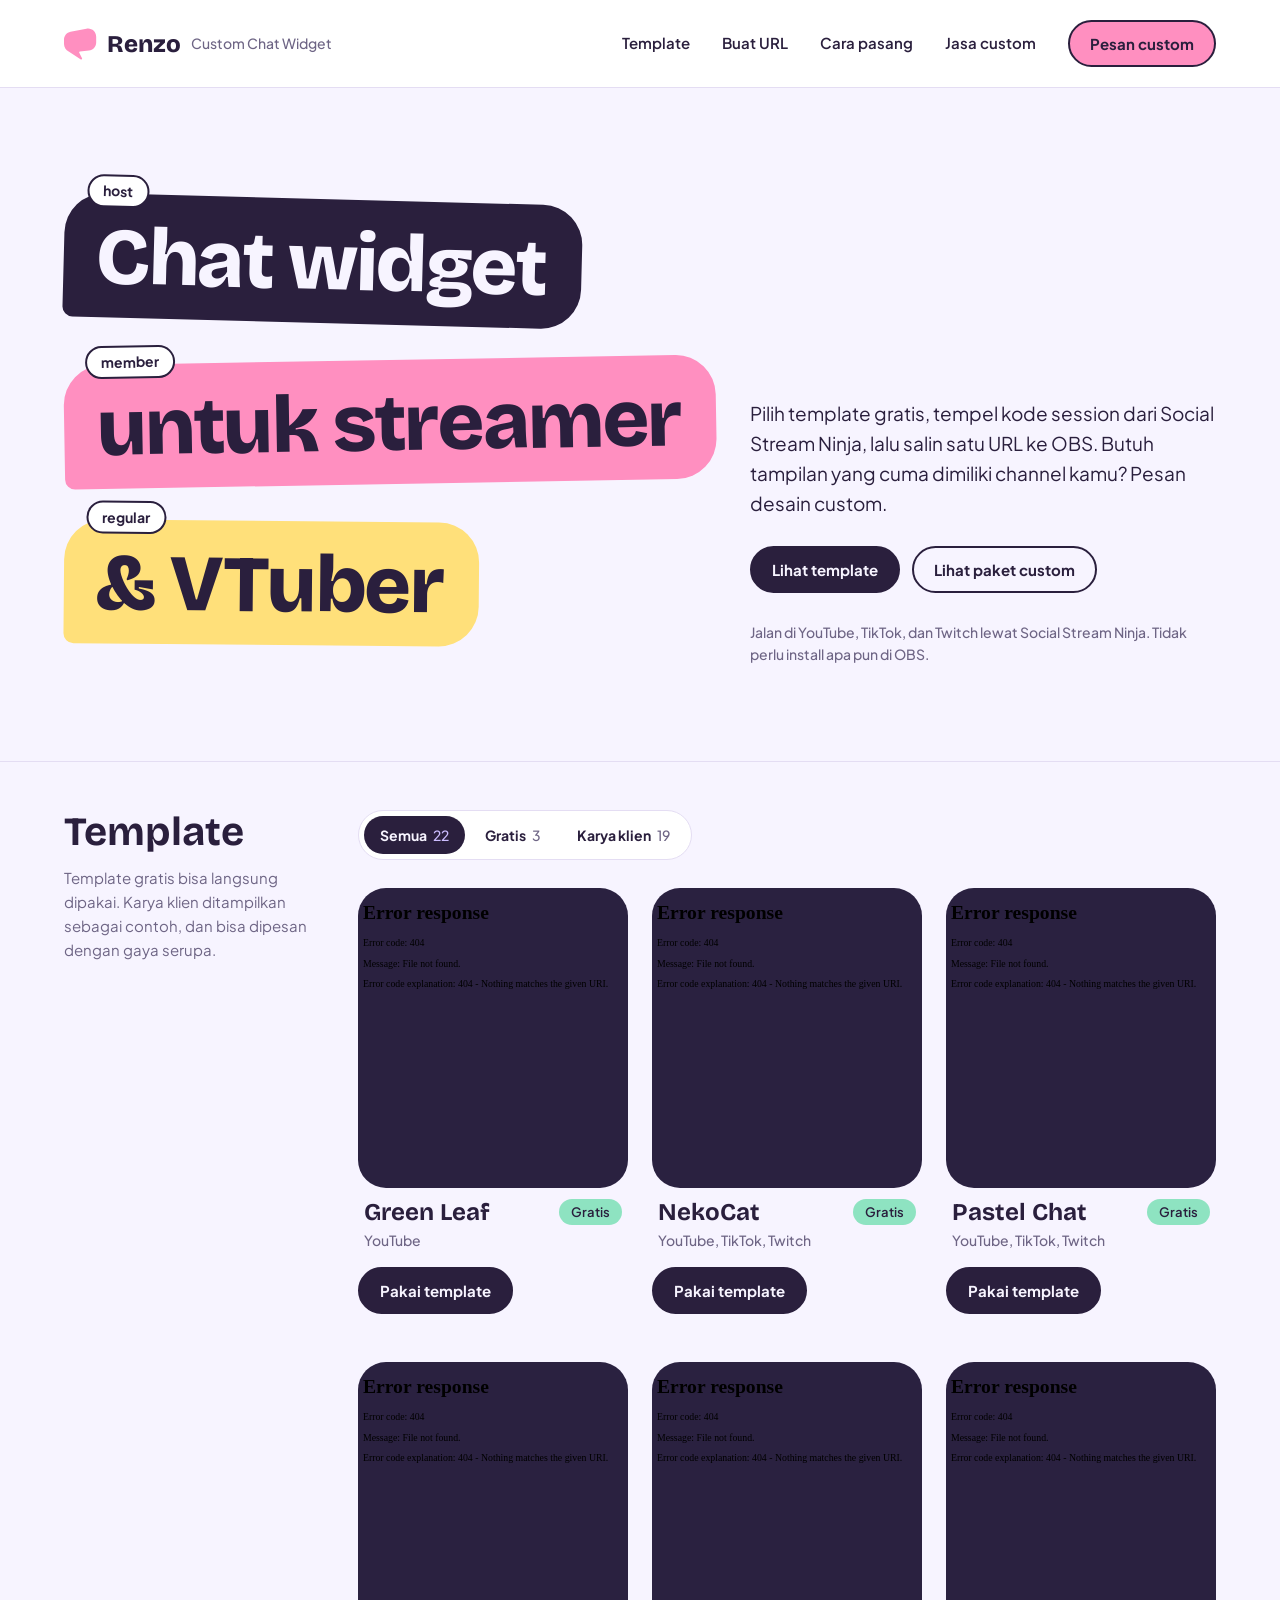
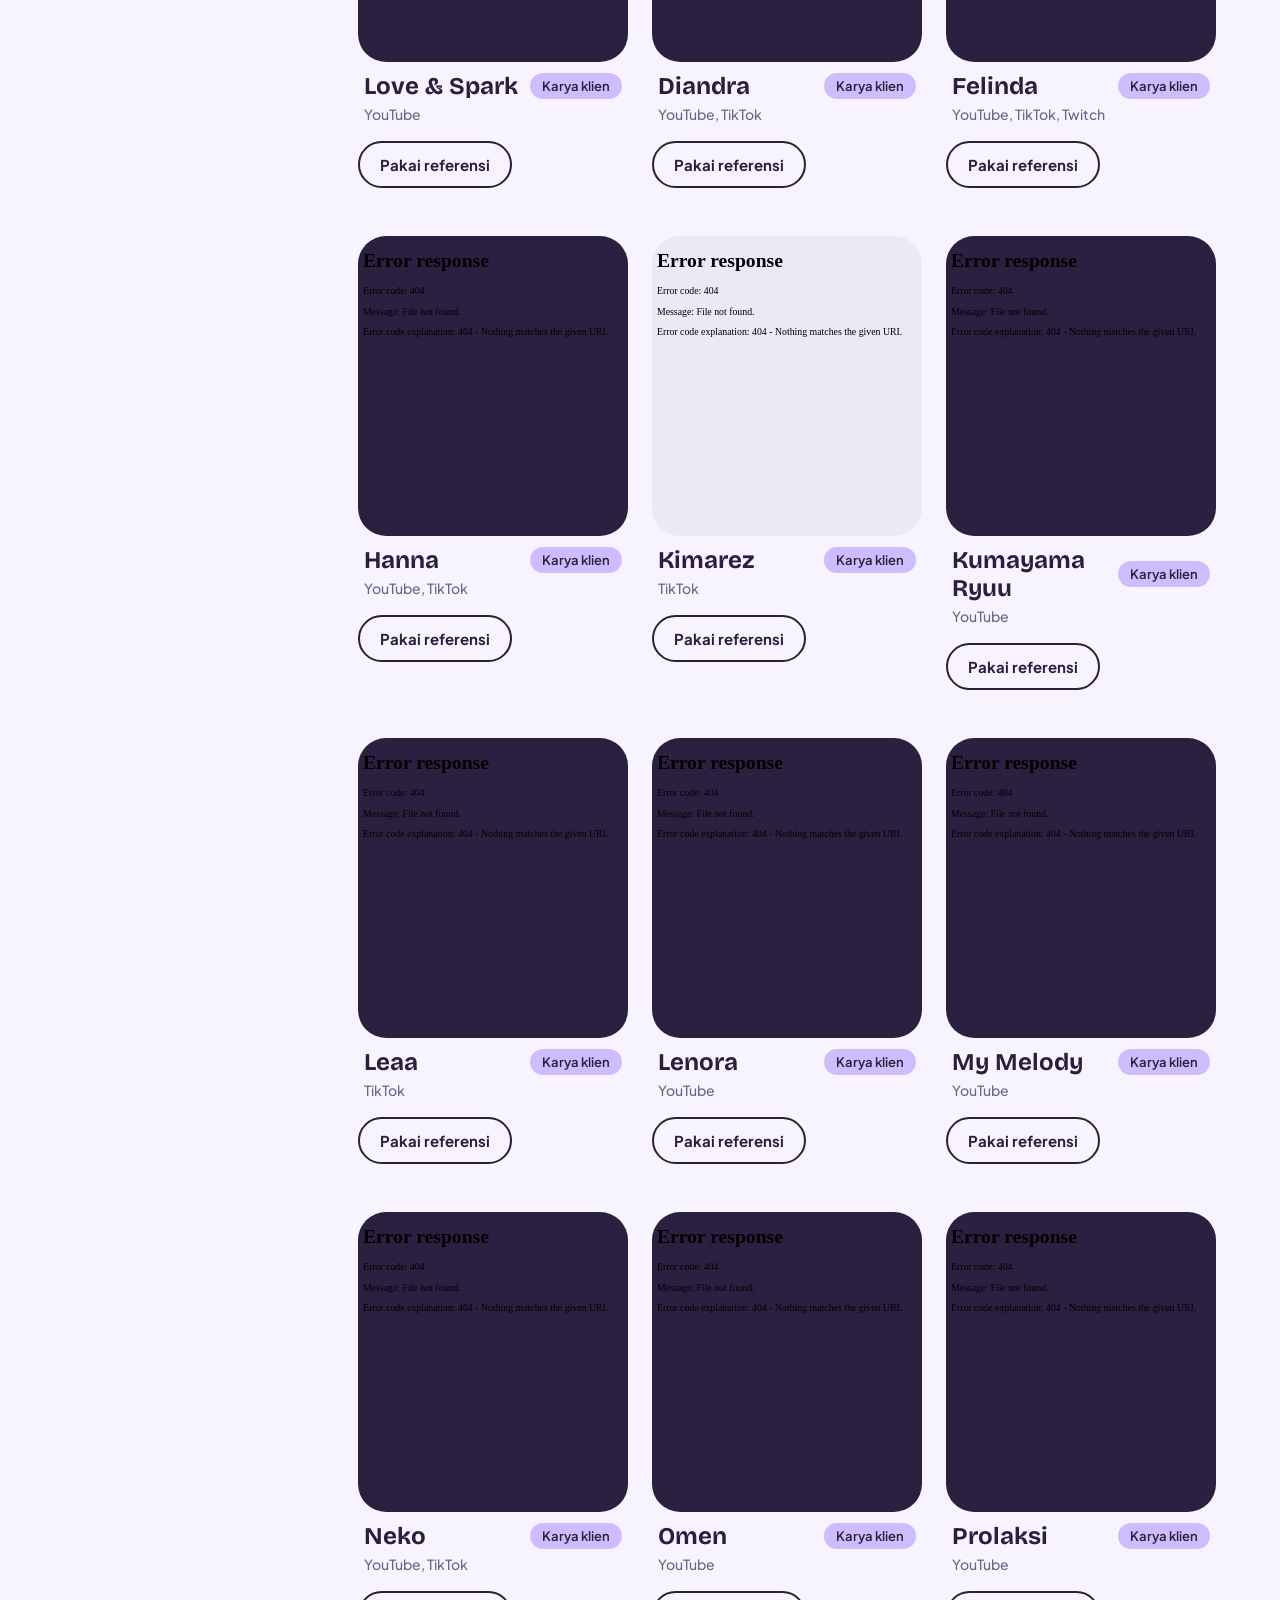
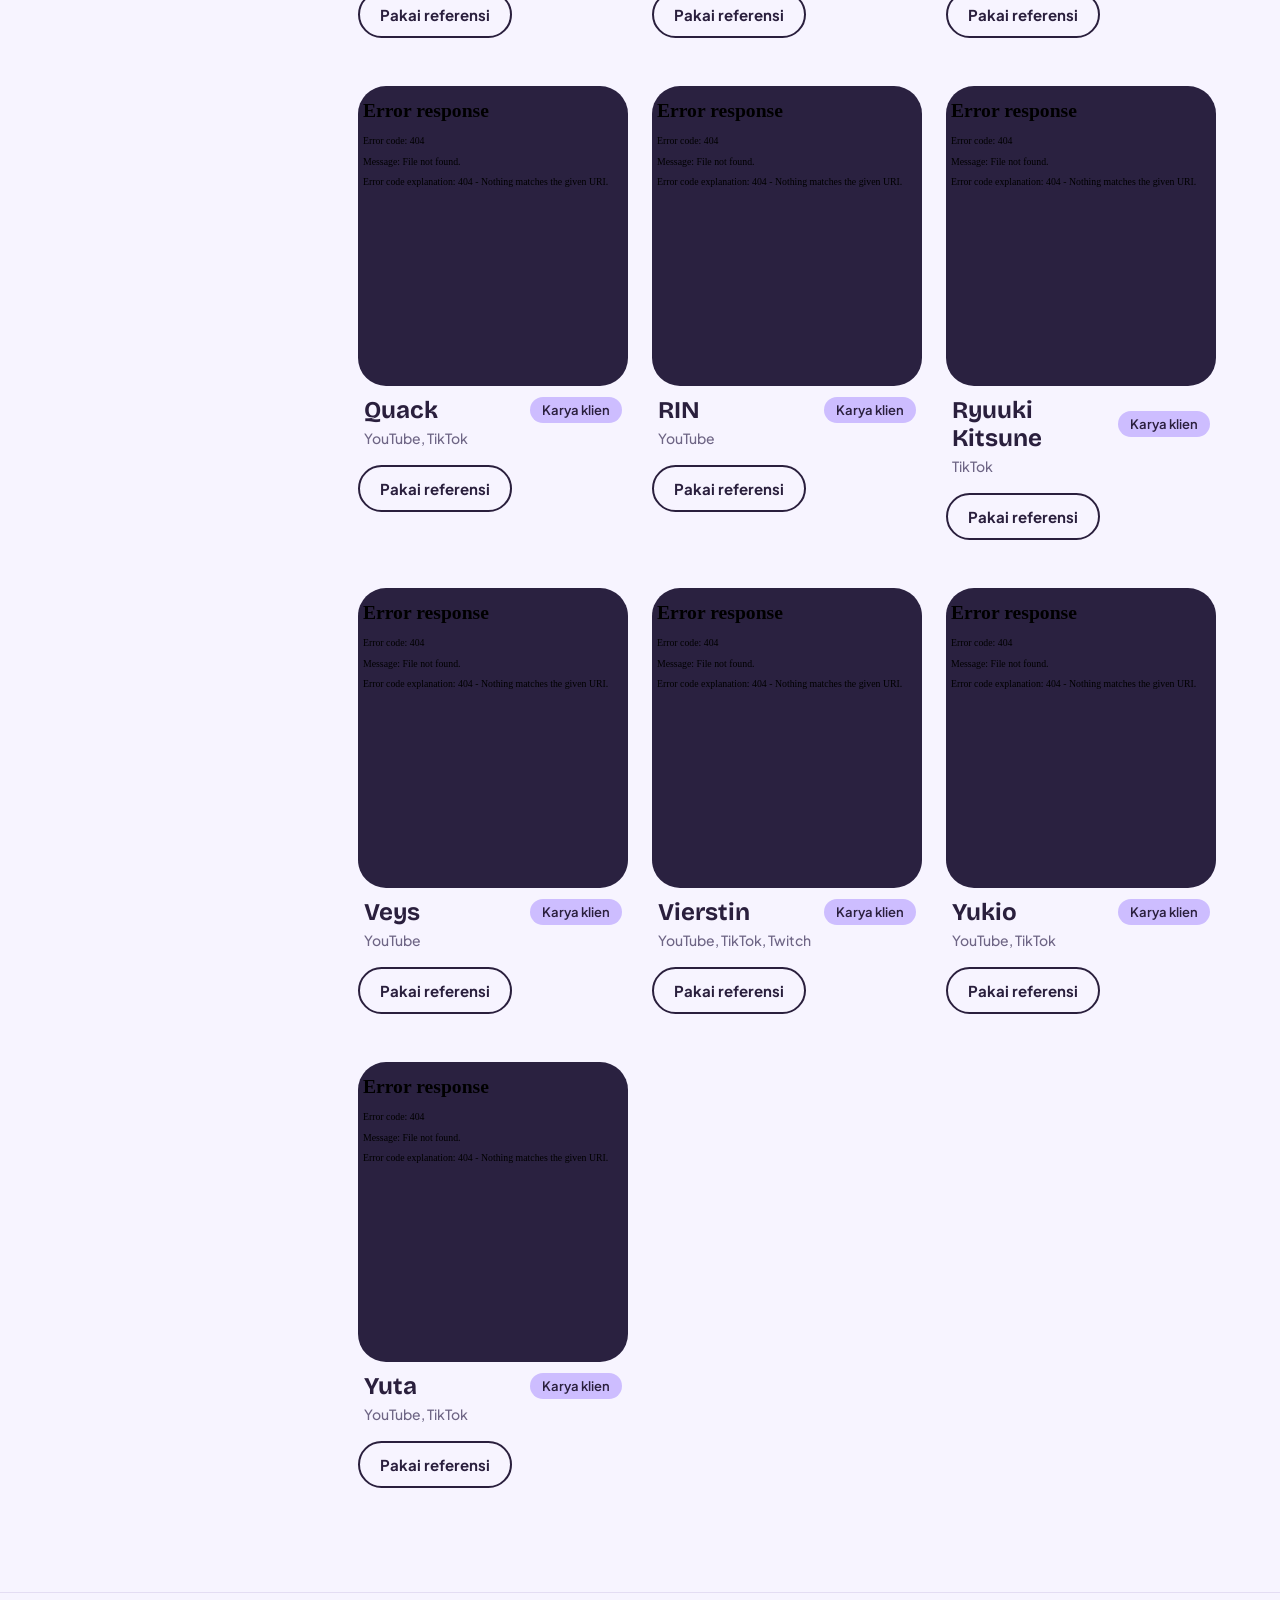
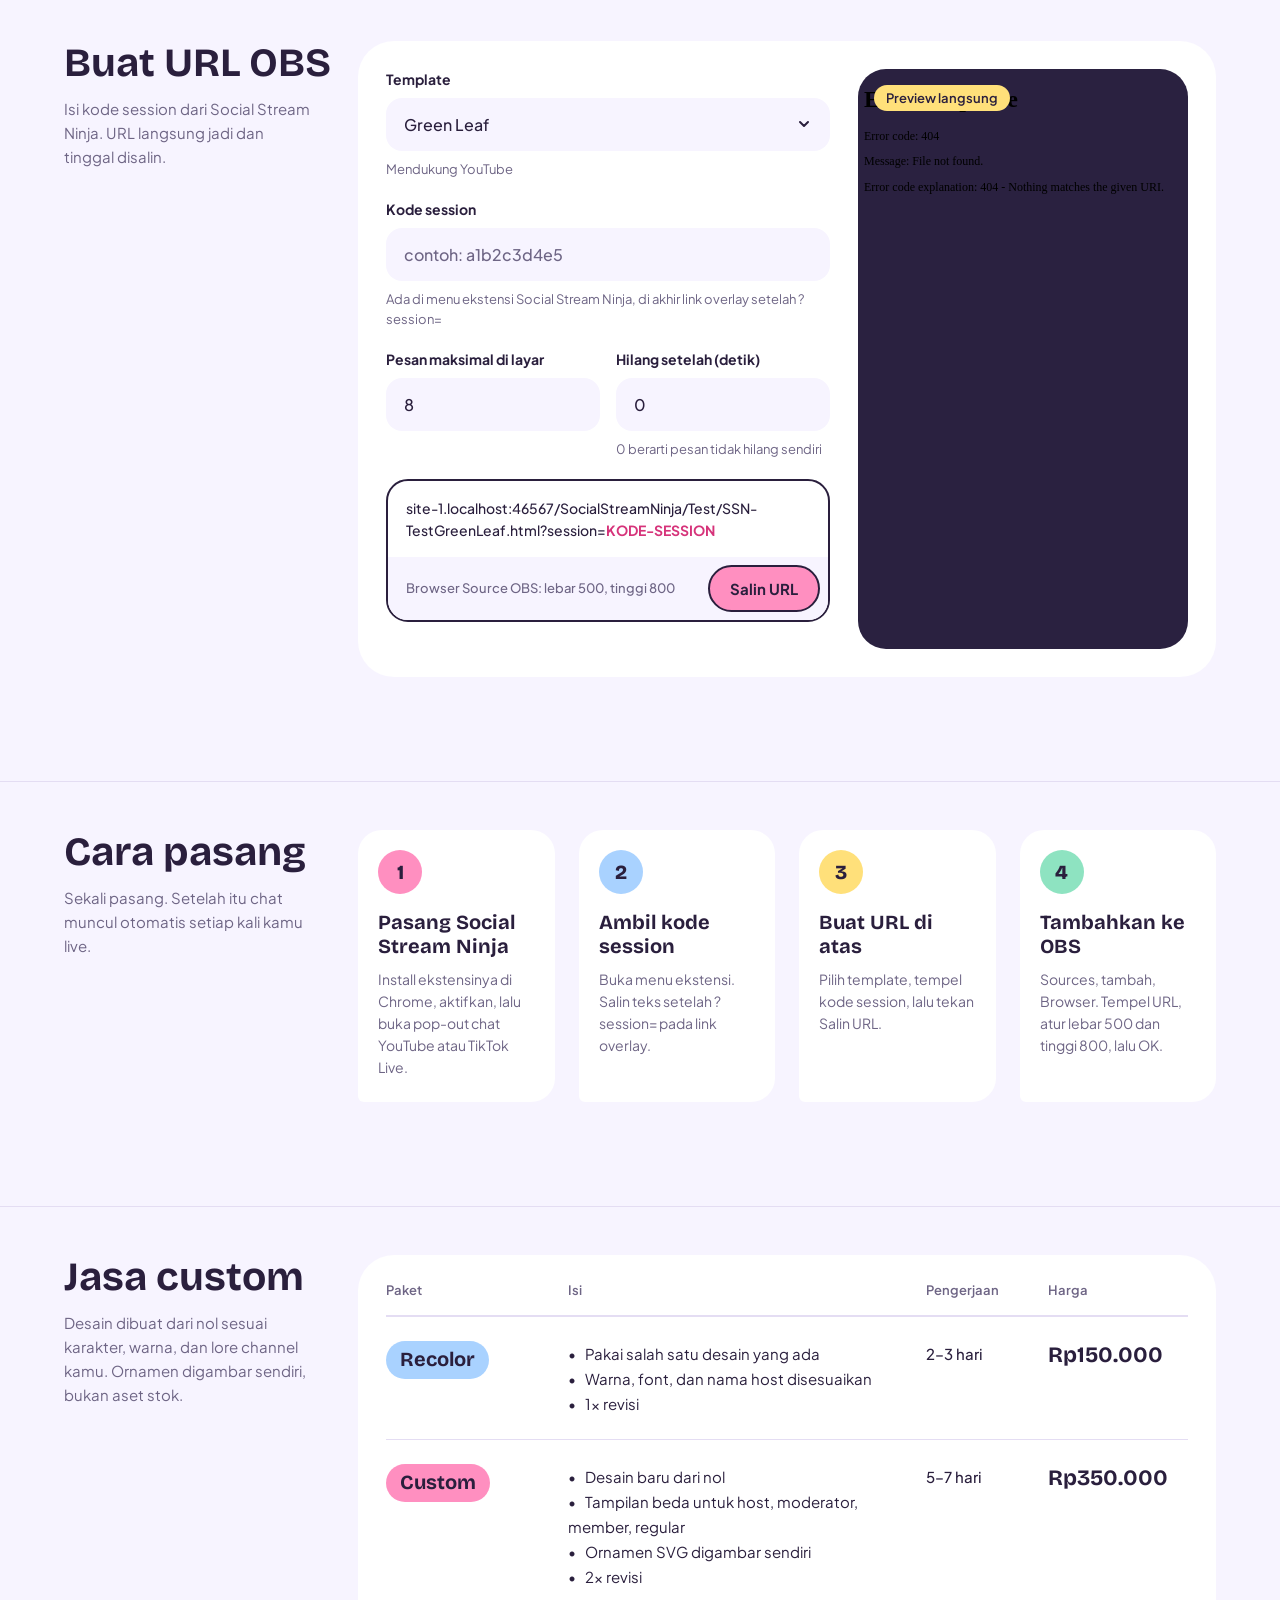
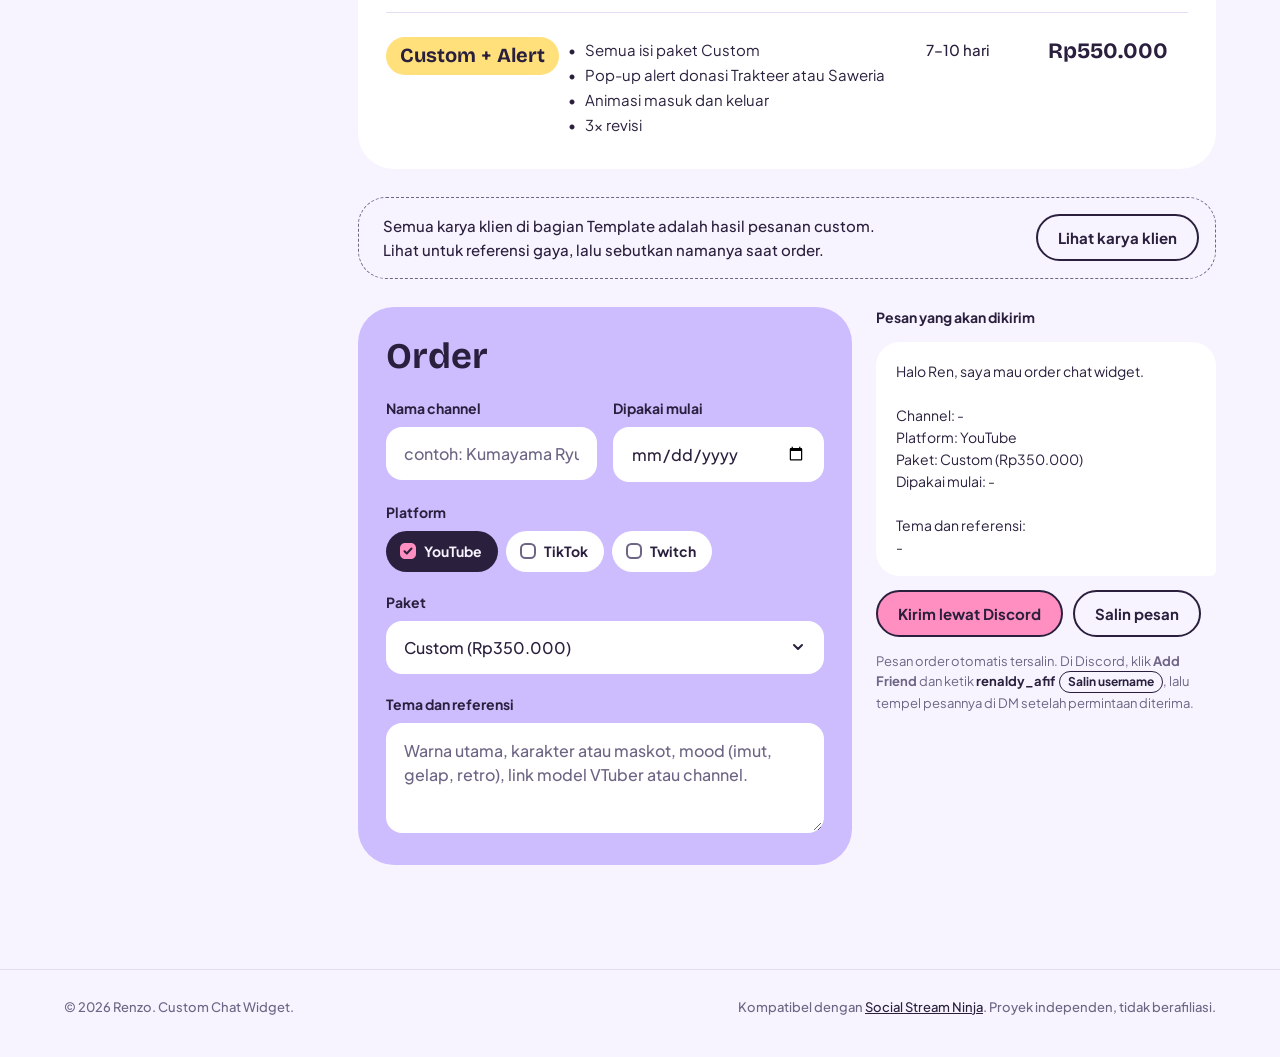
==== commit f005ec0b: "Order via Discord DM: show username renaldy_afif with copy button "Kirim lewat Discord" copies the o" ====
--- a/index.html
+++ b/index.html
@@ -210,7 +210,10 @@
 .order-preview .lbl{font-weight:700;font-size:14px}
 .msg{margin:0;padding:18px 20px;border-radius:24px 24px 6px 24px;background:var(--white);font:400 14px/22px var(--sans);white-space:pre-wrap;overflow-wrap:anywhere}
 .order-actions{display:flex;flex-wrap:wrap;gap:10px}
-.contact{font-size:13px;line-height:20px;color:var(--mute)}
+.contact{font-size:13px;line-height:20px;color:var(--mute);max-width:340px}
+.contact .dc-user{color:var(--ink);font-weight:700}
+.dc-copy{margin-left:2px;padding:1px 8px;border:1.5px solid var(--ink);border-radius:999px;background:transparent;color:var(--ink);font:700 12px/18px var(--sans);cursor:pointer}
+.dc-copy:hover{background:var(--ink);color:var(--paper)}
 
 footer{border-top:1px solid var(--line)}
 footer .wrap{display:flex;justify-content:space-between;gap:12px 32px;padding-top:28px;padding-bottom:40px;font-weight:500;font-size:13px;color:var(--mute)}
@@ -483,7 +486,8 @@
   brand: "Renzo",
   greeting: "Halo Ren",
   siteBase: "https://renzo-gith.github.io/custom-chat-widget/", // dipakai kalau halaman dibuka di luar GitHub Pages
-  discord: "",   // link Discord (server invite atau profil), contoh "https://discord.gg/xxxx". Kosong = tombol Kirim disembunyikan
+  discordUser: "renaldy_afif",                    // username Discord untuk order lewat DM. Kosong = tombol Kirim disembunyikan
+  discord: "https://discord.com/channels/@me",   // halaman Discord yang dibuka (daftar teman). Bisa diganti link profil https://discord.com/users/USER_ID
   contact: "",   // kontak yang ditampilkan di bawah tombol, contoh "Discord: renzo.widget"
   packages: [
     { id:"recolor", name:"Recolor", tone:"sky", time:"2–3 hari", price:"Rp150.000",
@@ -769,17 +773,21 @@
 }
 function renderOrder(){
   oPrev.textContent = orderText();
-  oSend.hidden = !CONFIG.discord;
+  oSend.hidden = !(CONFIG.discord && CONFIG.discordUser);
   if (CONFIG.discord) oSend.href = CONFIG.discord;
 }
 document.getElementById("orderForm").addEventListener("input", renderOrder);
 document.getElementById("orderForm").addEventListener("change", renderOrder);
 document.getElementById("orderForm").addEventListener("submit", e => e.preventDefault());
 // Discord tidak bisa diisi otomatis, jadi pesan disalin dulu lalu Discord dibuka
-oSend.addEventListener("click", () => copy(orderText(), "Pesan disalin. Tempel di Discord."));
+oSend.addEventListener("click", () => copy(orderText(), "Pesan disalin. Tambahkan " + CONFIG.discordUser + " sebagai teman, lalu tempel di DM."));
 document.getElementById("o-copy").addEventListener("click", () => copy(orderText(), "Pesan order disalin."));
 const contactEl = document.getElementById("o-contact");
-if (CONFIG.contact) contactEl.textContent = "Atau kirim manual ke " + CONFIG.contact;
+if (CONFIG.discordUser) {
+  contactEl.innerHTML = 'Pesan order otomatis tersalin. Di Discord, klik <b>Add Friend</b> dan ketik <b class="dc-user">' + esc(CONFIG.discordUser) +
+    '</b> <button type="button" class="dc-copy" id="o-copy-user">Salin username</button>, lalu tempel pesannya di DM setelah permintaan diterima.';
+  document.getElementById("o-copy-user").addEventListener("click", () => copy(CONFIG.discordUser, "Username Discord disalin."));
+} else if (CONFIG.contact) contactEl.textContent = "Atau kirim manual ke " + CONFIG.contact;
 else contactEl.hidden = true;
 cardsEl.addEventListener("click", e => {
   const use = e.target.closest("[data-use]"); if (use){ bT.value = use.dataset.use; refreshBuilder(true); }
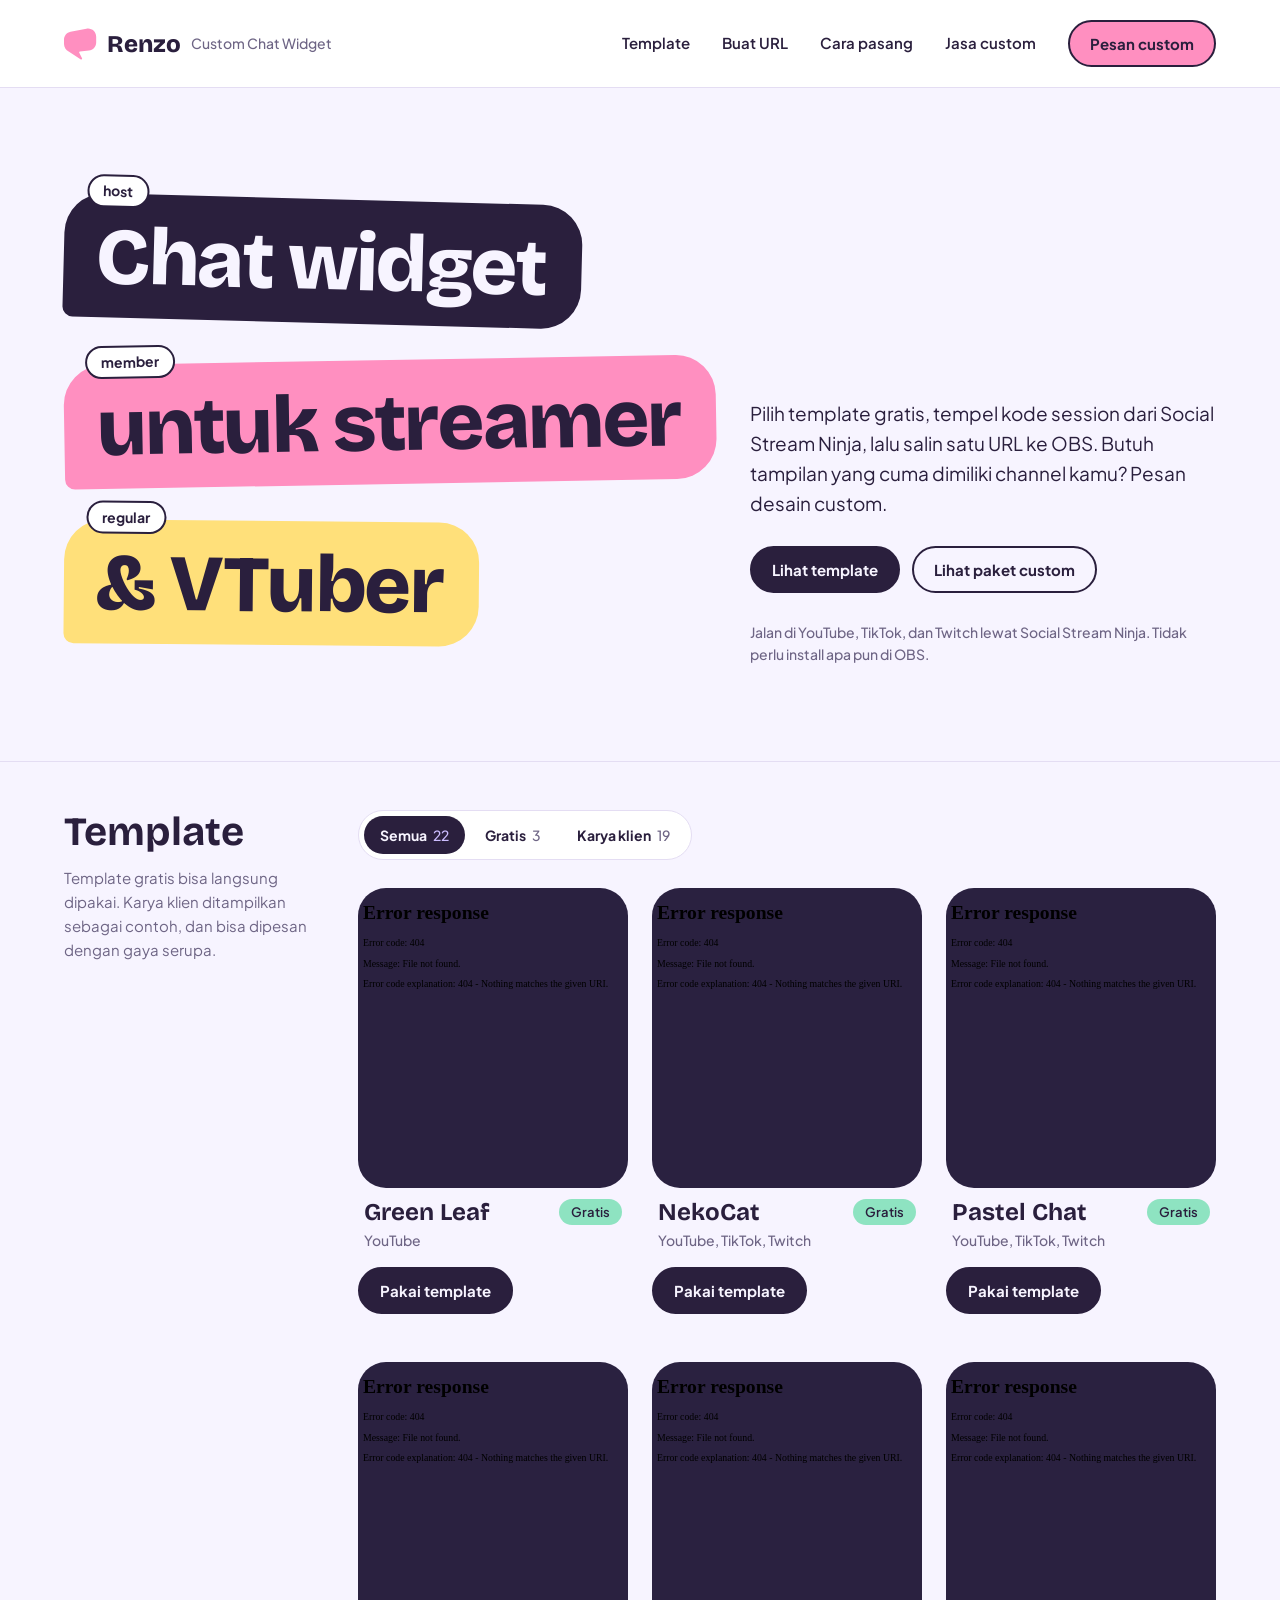
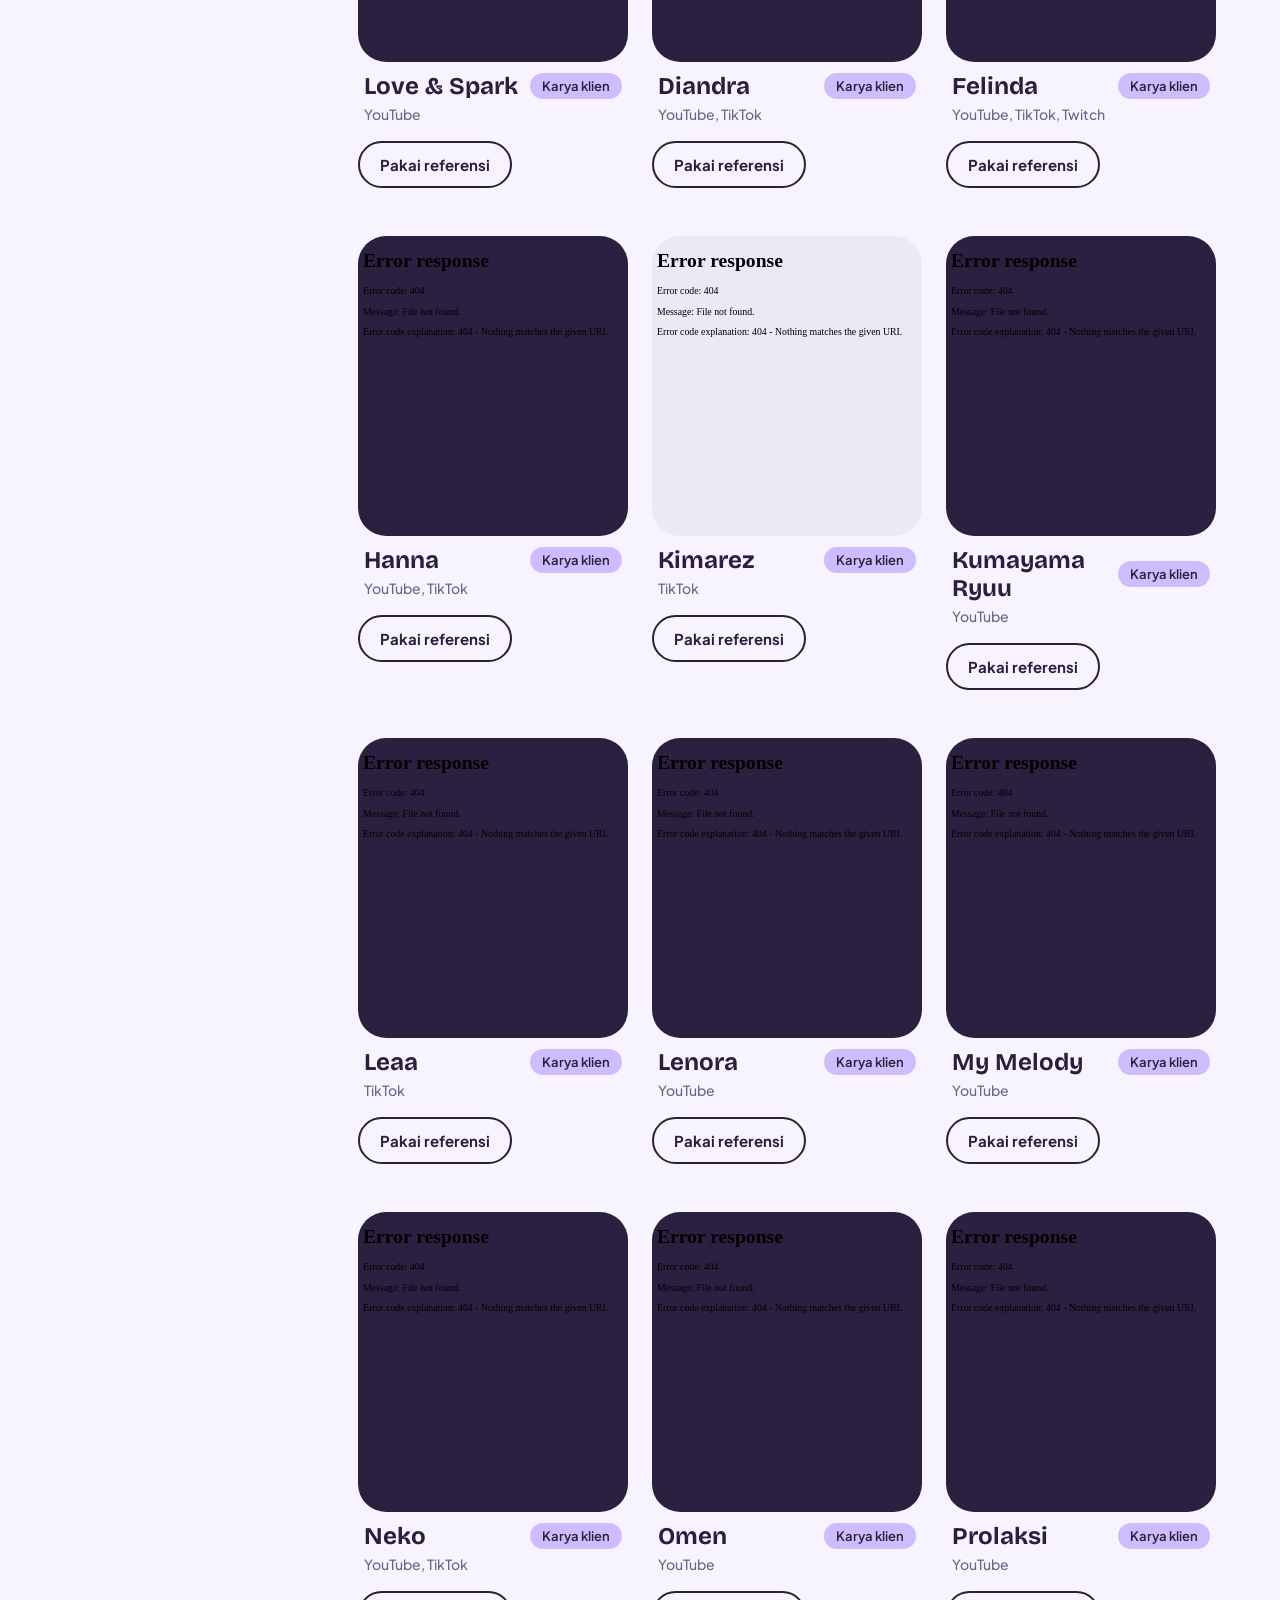
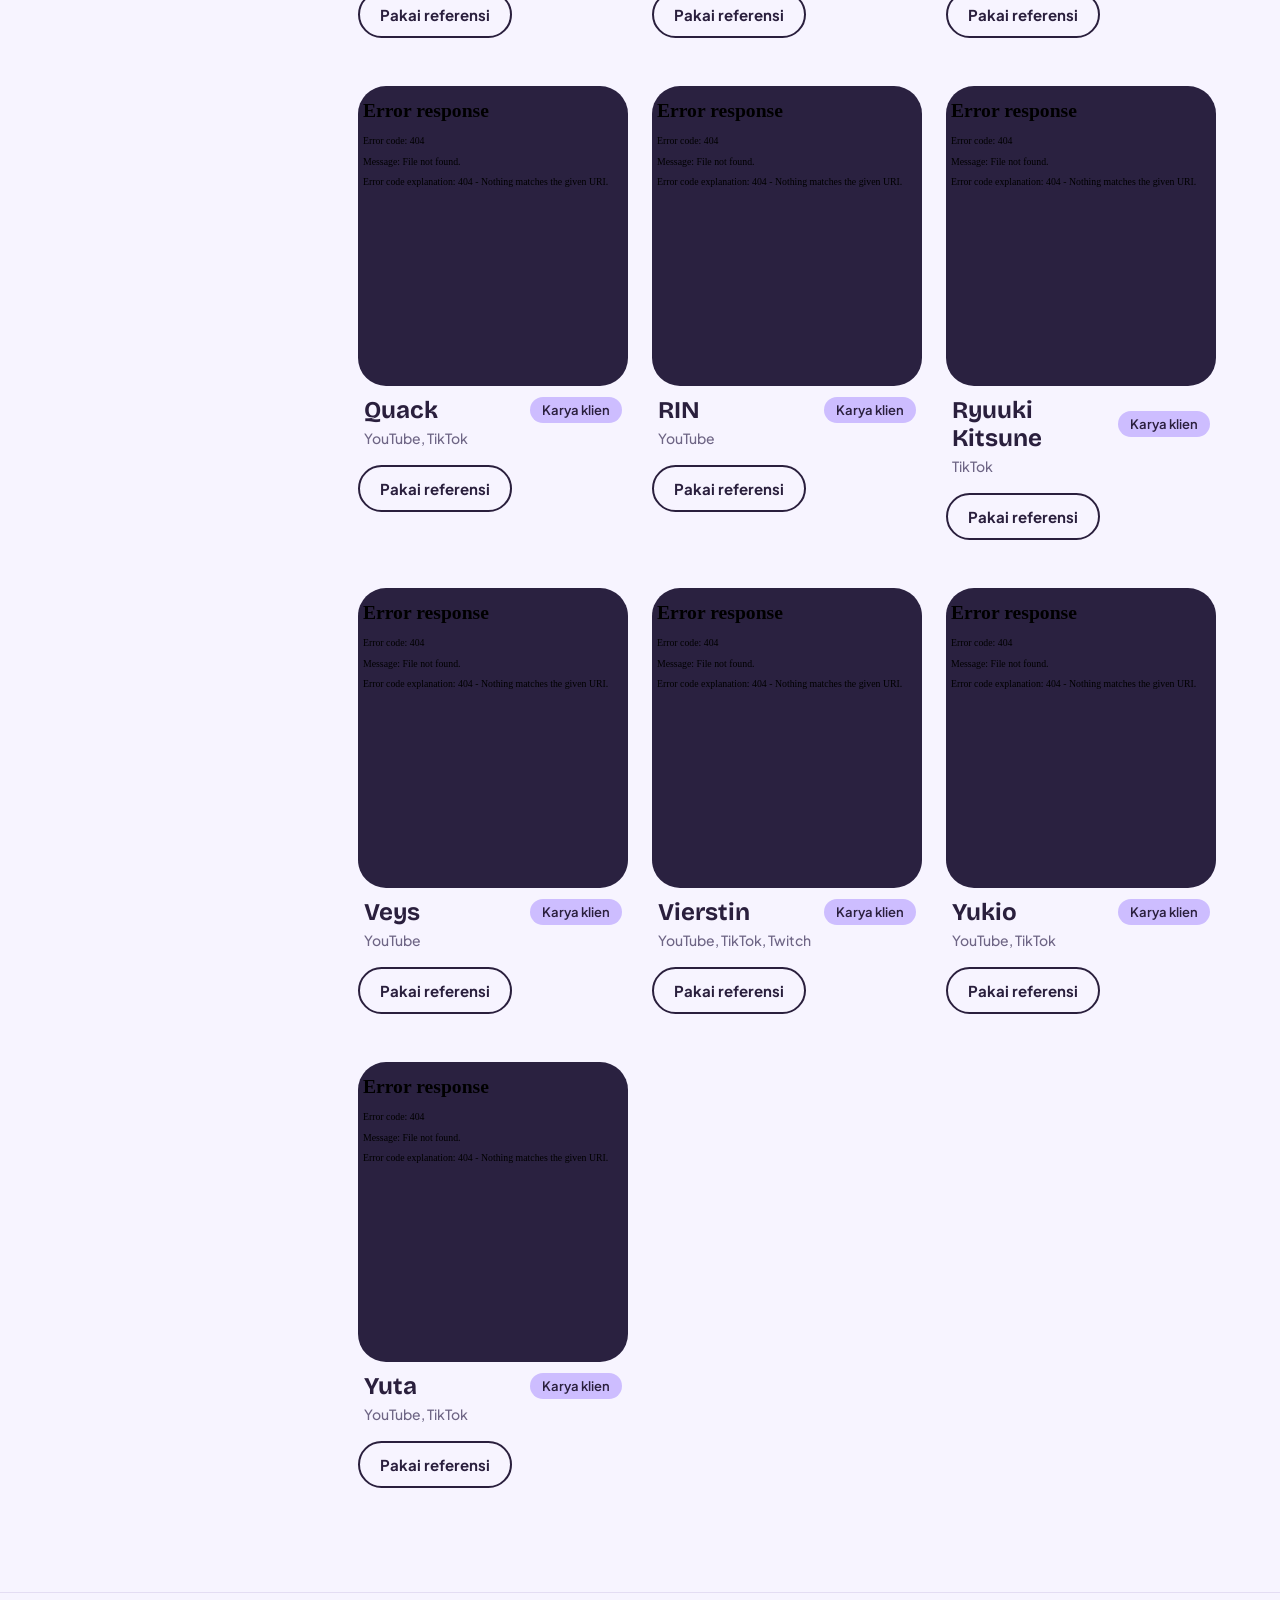
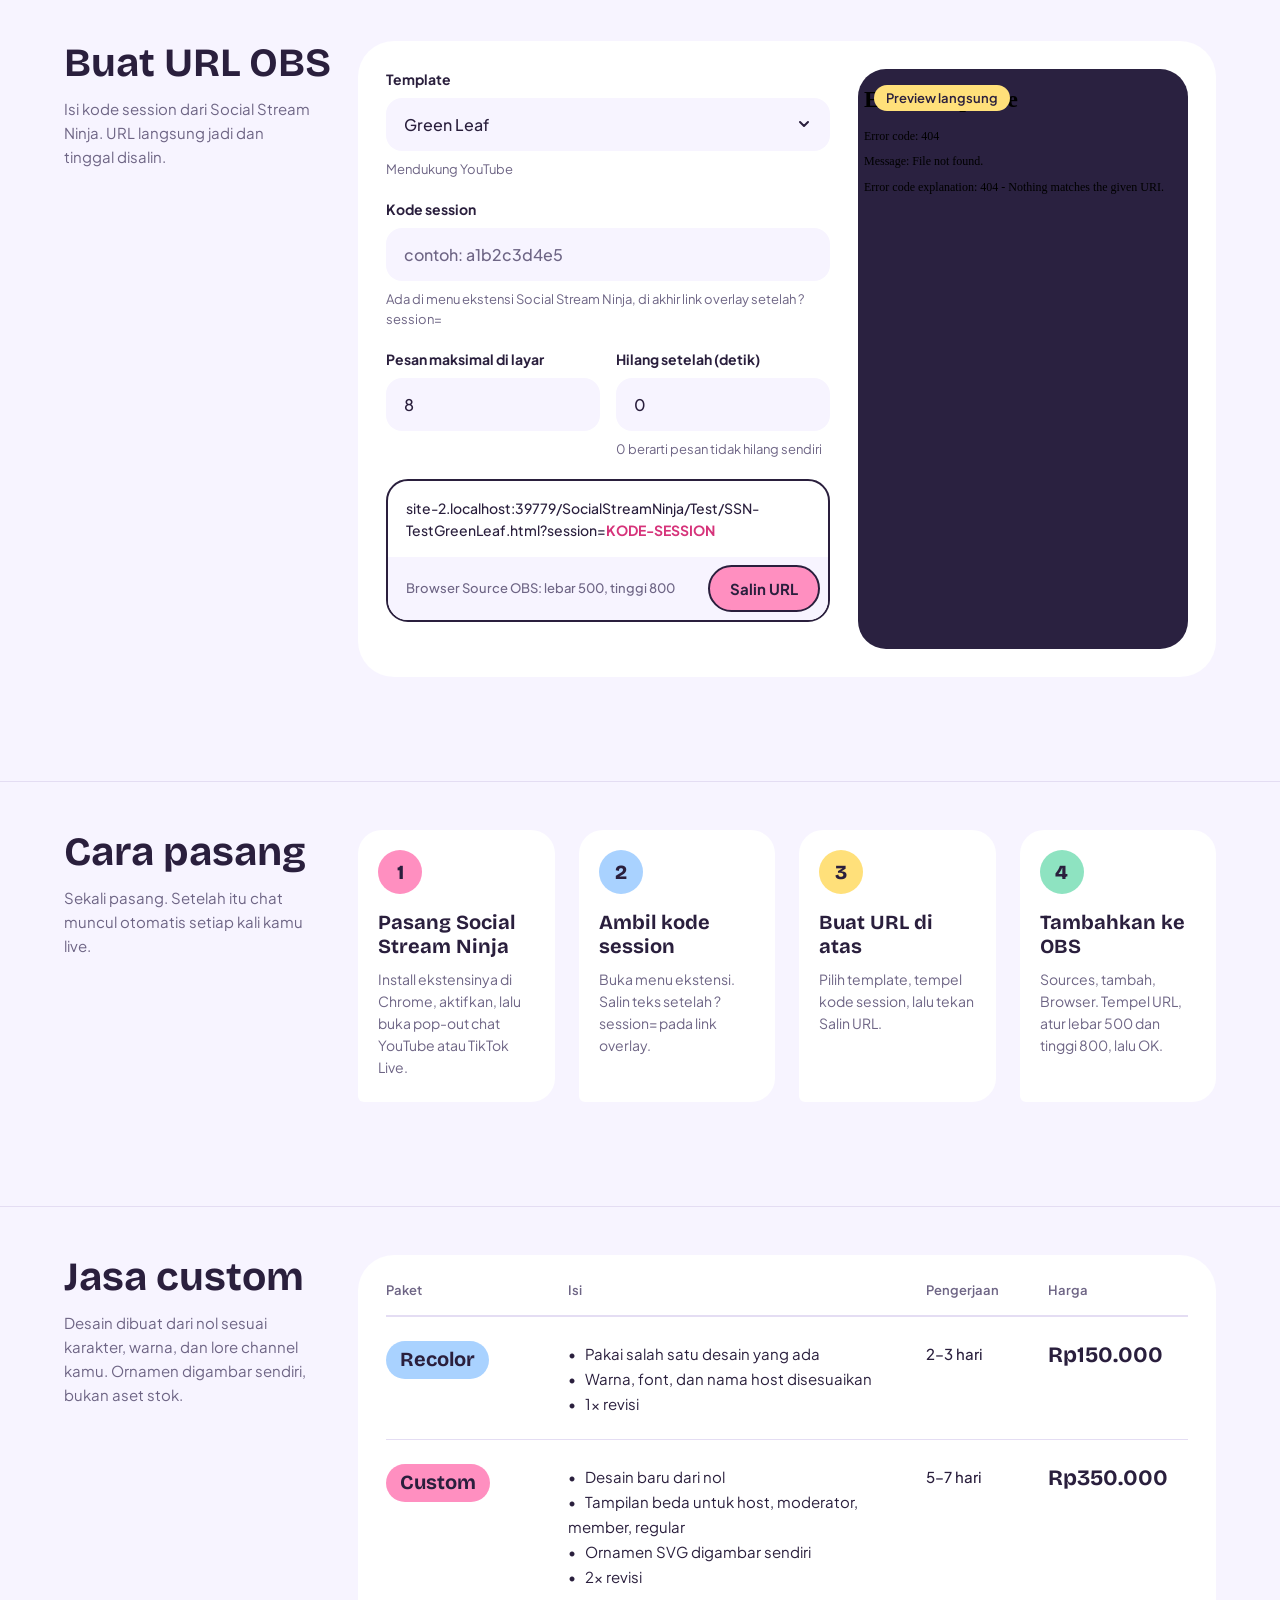
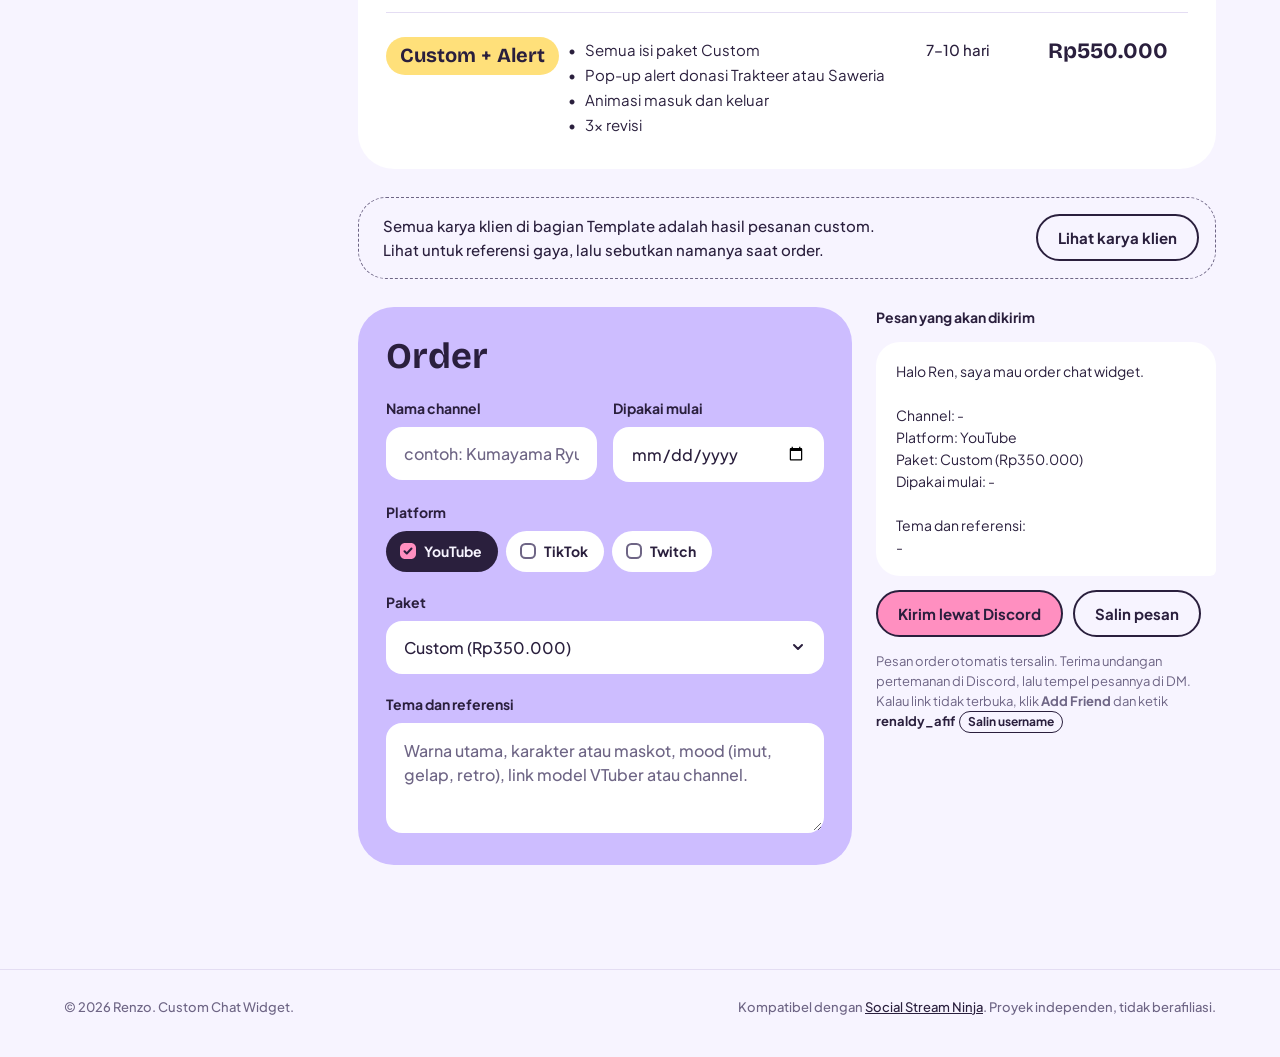
==== commit e97d2ff7: "Point Discord order button to the friend invite link Co-Authored-By: Claude Opus 5.5 <noreply@anthro" ====
--- a/index.html
+++ b/index.html
@@ -487,7 +487,7 @@
   greeting: "Halo Ren",
   siteBase: "https://renzo-gith.github.io/custom-chat-widget/", // dipakai kalau halaman dibuka di luar GitHub Pages
   discordUser: "renaldy_afif",                    // username Discord untuk order lewat DM. Kosong = tombol Kirim disembunyikan
-  discord: "https://discord.com/channels/@me",   // halaman Discord yang dibuka (daftar teman). Bisa diganti link profil https://discord.com/users/USER_ID
+  discord: "https://discord.gg/TaWeYUFw",        // link undangan pertemanan dari menu Add Friend (cek masa berlakunya)
   contact: "",   // kontak yang ditampilkan di bawah tombol, contoh "Discord: renzo.widget"
   packages: [
     { id:"recolor", name:"Recolor", tone:"sky", time:"2–3 hari", price:"Rp150.000",
@@ -780,12 +780,13 @@
 document.getElementById("orderForm").addEventListener("change", renderOrder);
 document.getElementById("orderForm").addEventListener("submit", e => e.preventDefault());
 // Discord tidak bisa diisi otomatis, jadi pesan disalin dulu lalu Discord dibuka
-oSend.addEventListener("click", () => copy(orderText(), "Pesan disalin. Tambahkan " + CONFIG.discordUser + " sebagai teman, lalu tempel di DM."));
+oSend.addEventListener("click", () => copy(orderText(), "Pesan disalin. Terima undangan pertemanan, lalu tempel di DM."));
 document.getElementById("o-copy").addEventListener("click", () => copy(orderText(), "Pesan order disalin."));
 const contactEl = document.getElementById("o-contact");
 if (CONFIG.discordUser) {
-  contactEl.innerHTML = 'Pesan order otomatis tersalin. Di Discord, klik <b>Add Friend</b> dan ketik <b class="dc-user">' + esc(CONFIG.discordUser) +
-    '</b> <button type="button" class="dc-copy" id="o-copy-user">Salin username</button>, lalu tempel pesannya di DM setelah permintaan diterima.';
+  contactEl.innerHTML = 'Pesan order otomatis tersalin. Terima undangan pertemanan di Discord, lalu tempel pesannya di DM. ' +
+    'Kalau link tidak terbuka, klik <b>Add Friend</b> dan ketik <b class="dc-user">' + esc(CONFIG.discordUser) +
+    '</b> <button type="button" class="dc-copy" id="o-copy-user">Salin username</button>';
   document.getElementById("o-copy-user").addEventListener("click", () => copy(CONFIG.discordUser, "Username Discord disalin."));
 } else if (CONFIG.contact) contactEl.textContent = "Atau kirim manual ke " + CONFIG.contact;
 else contactEl.hidden = true;
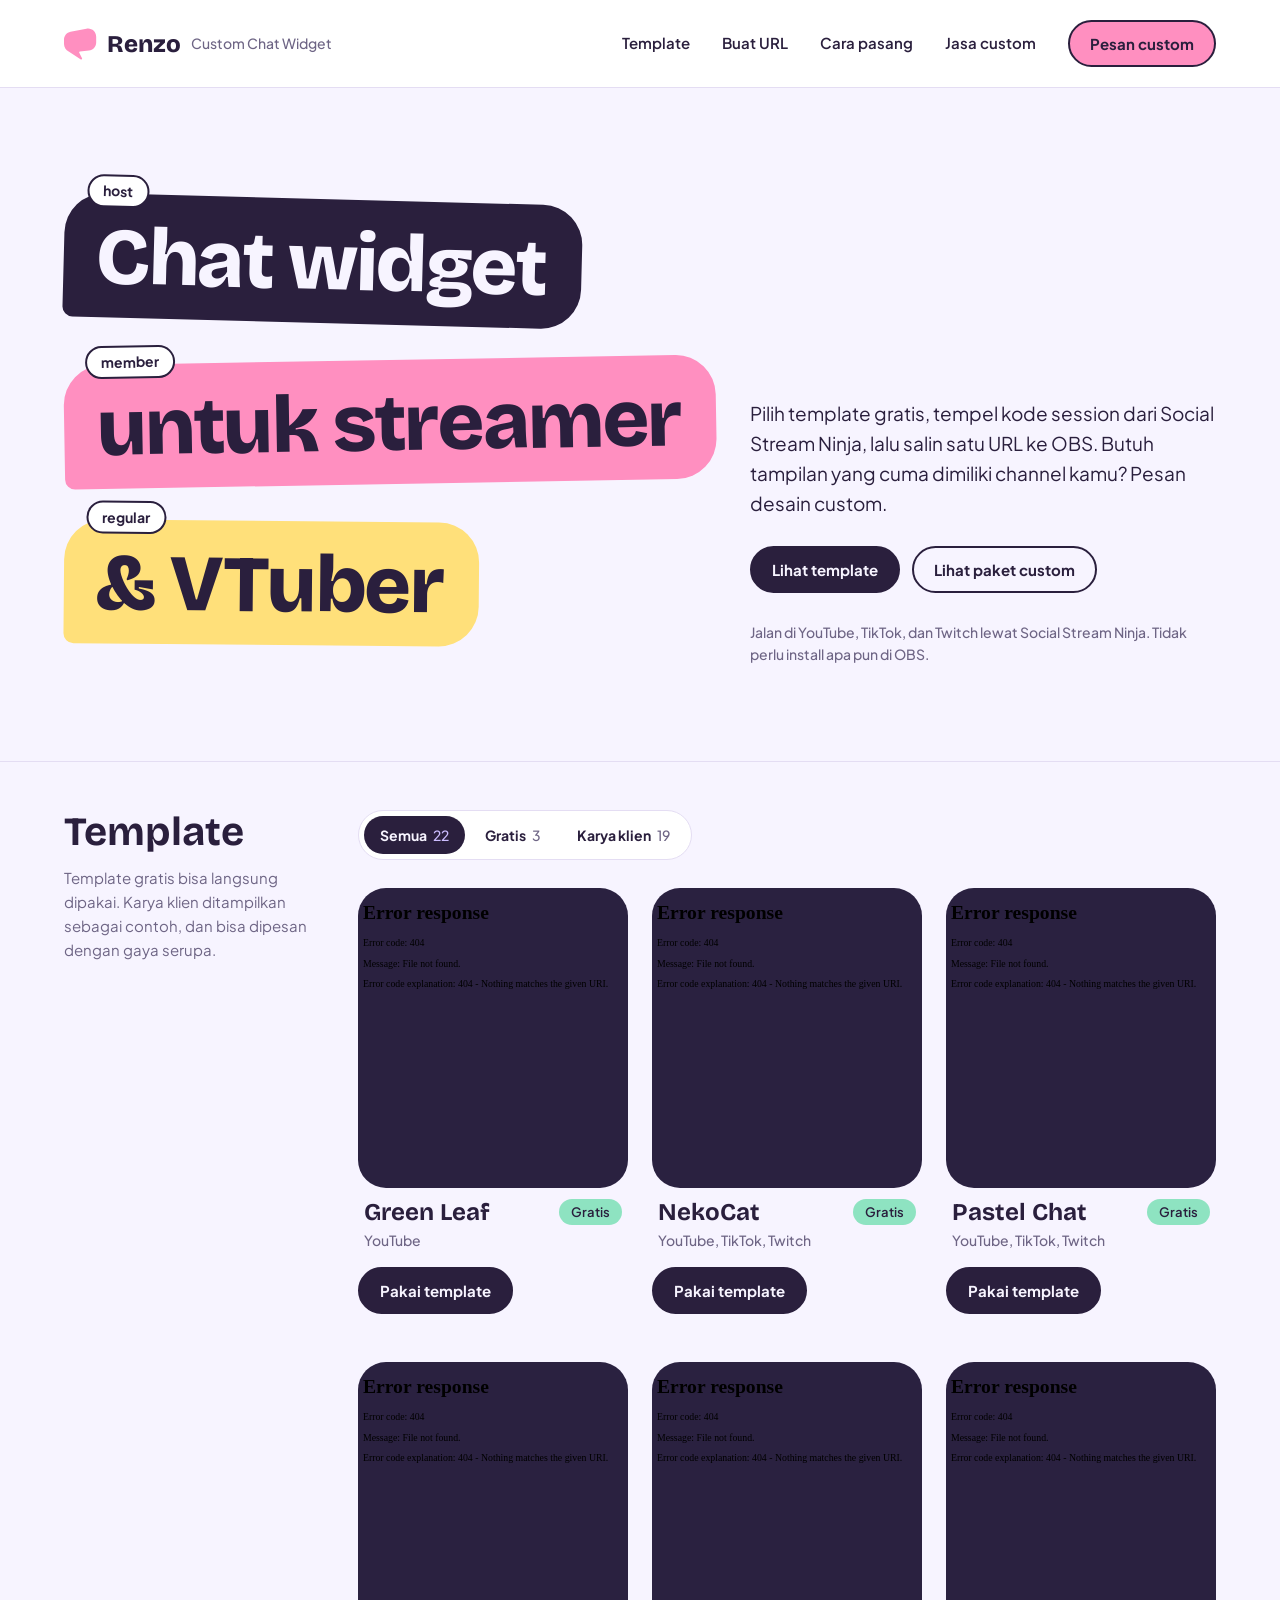
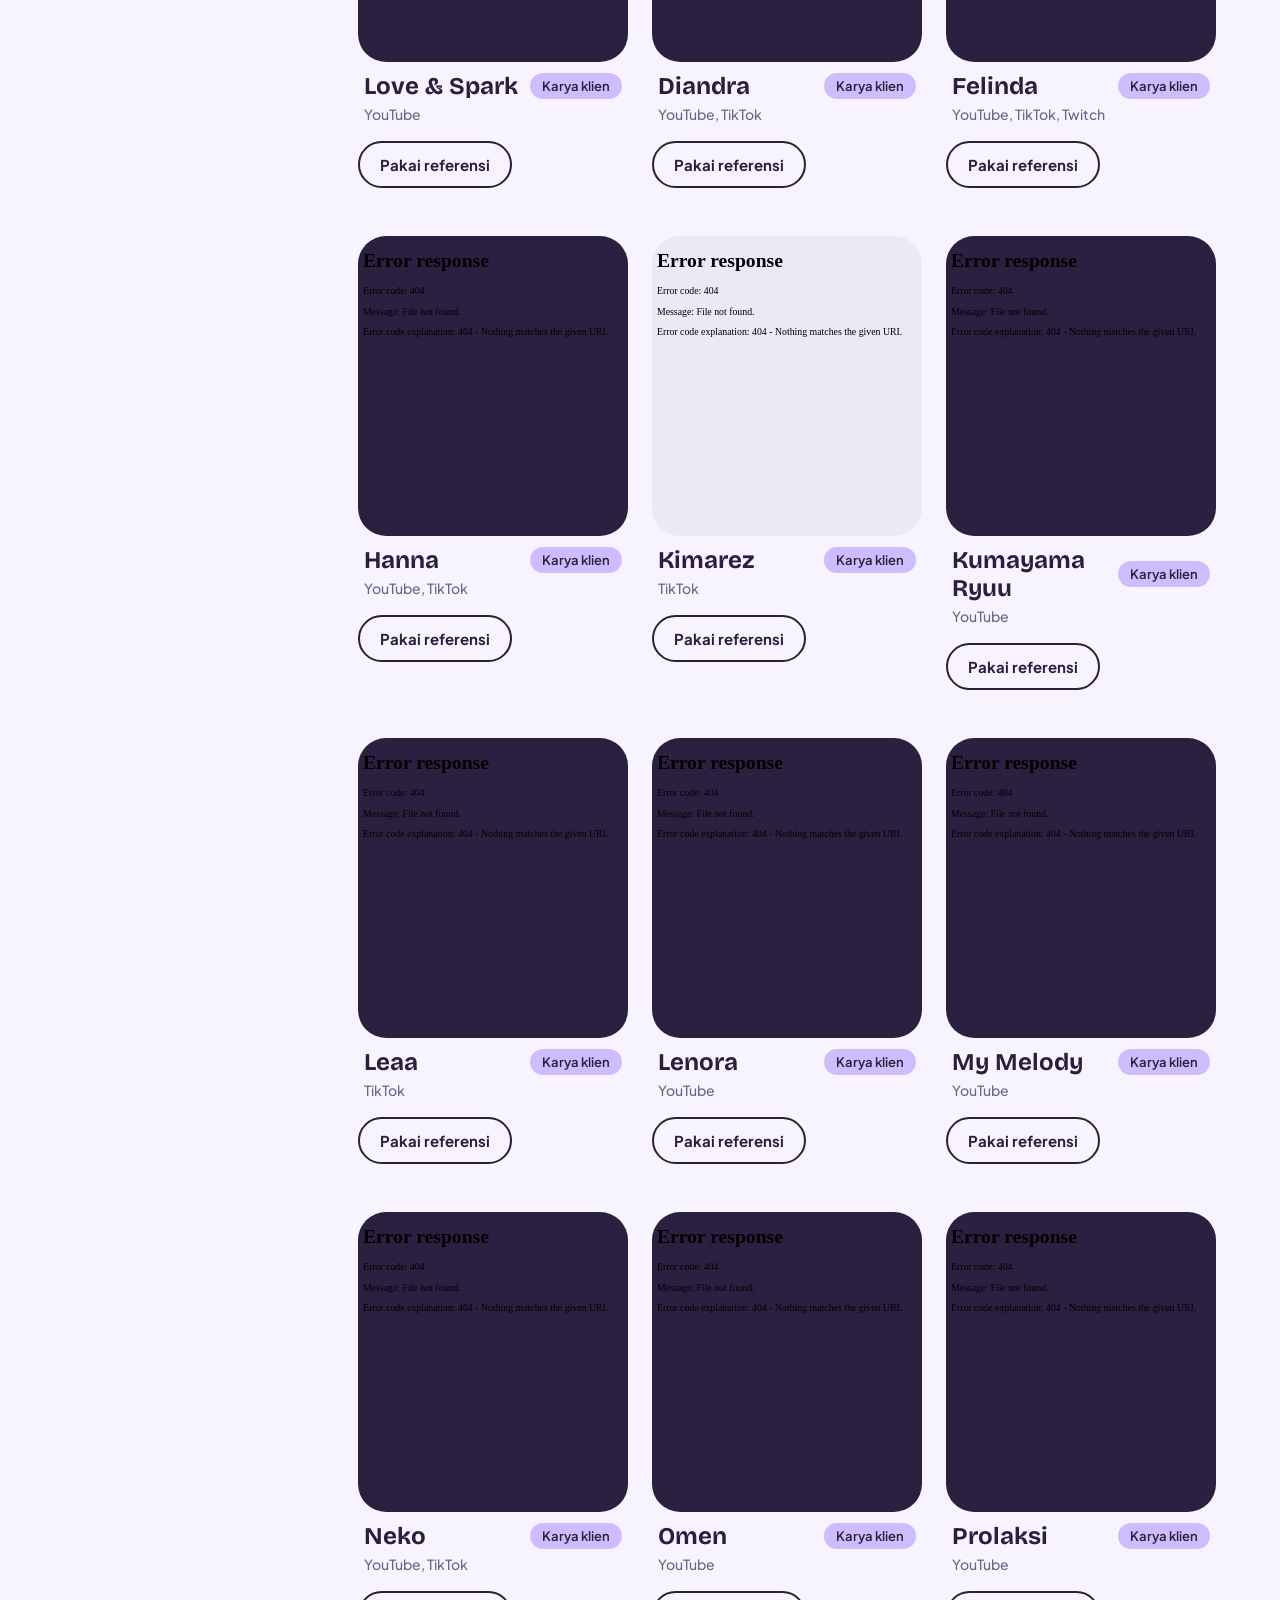
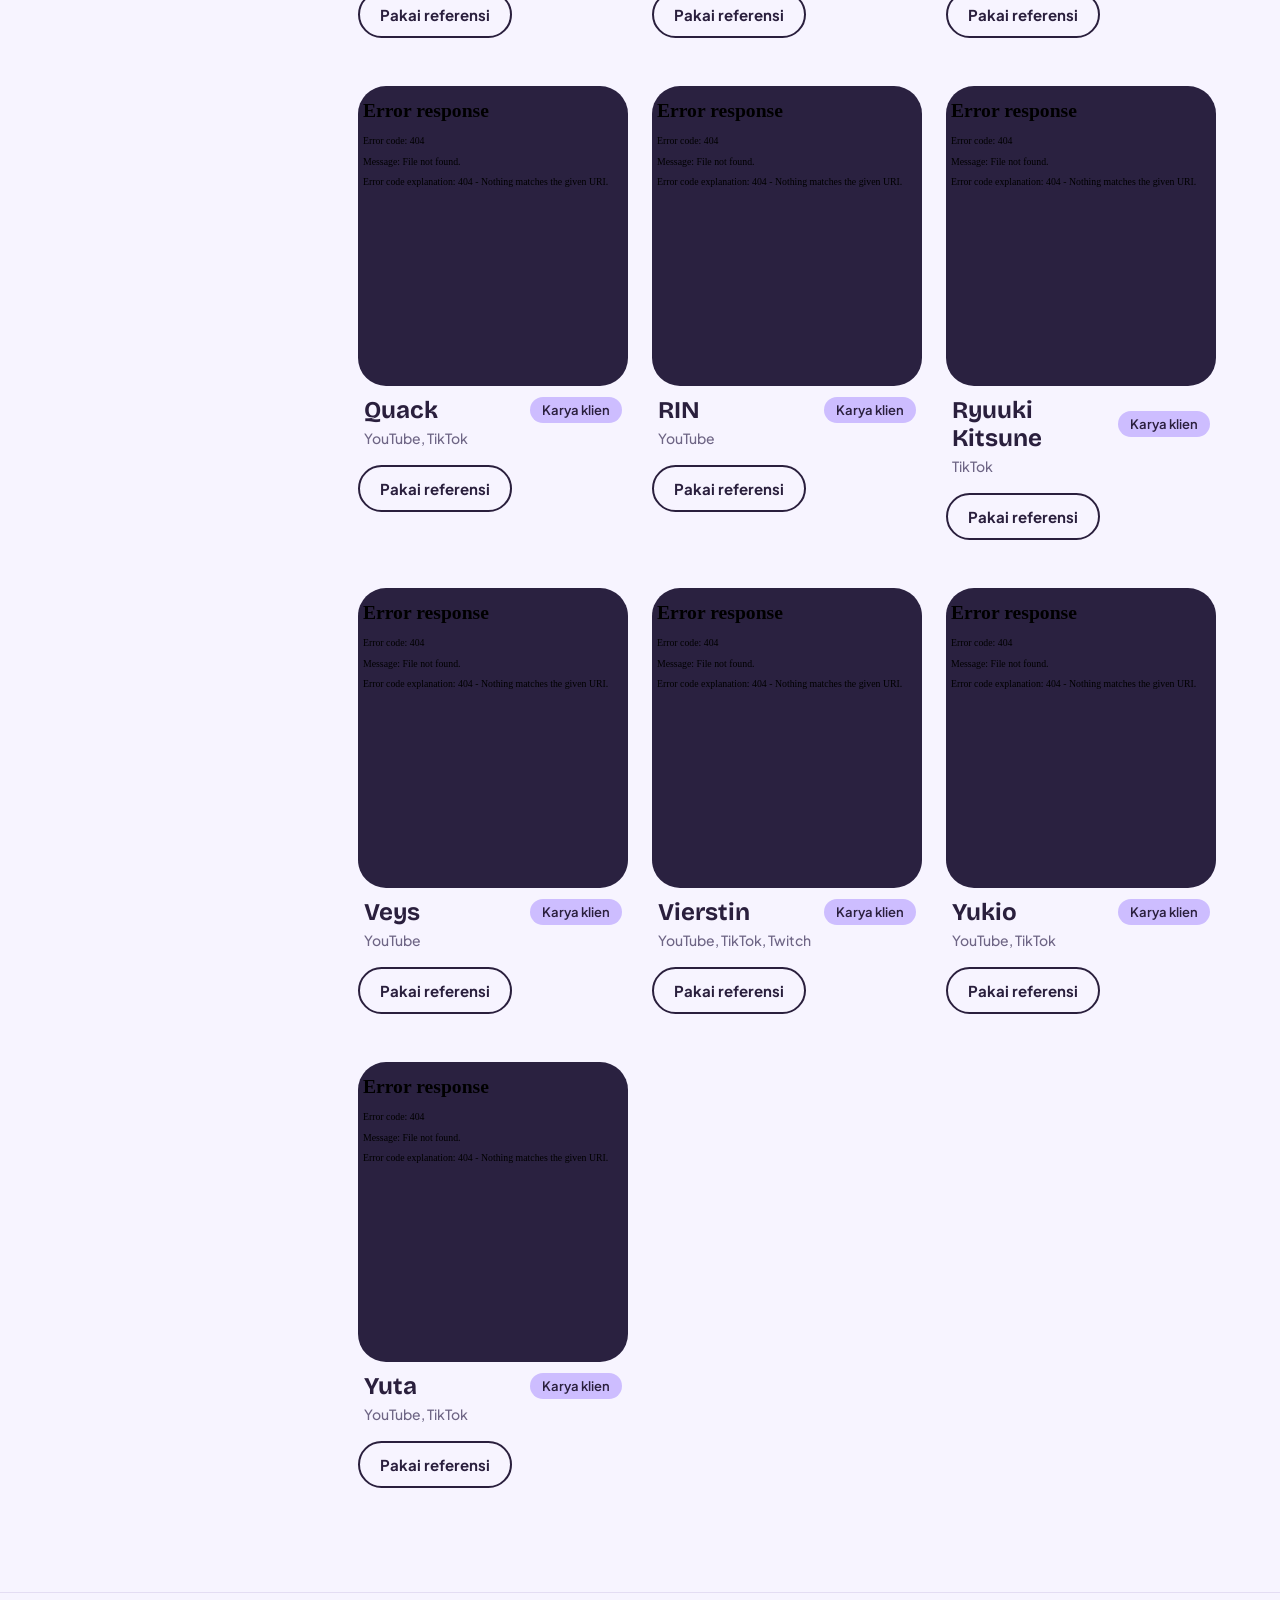
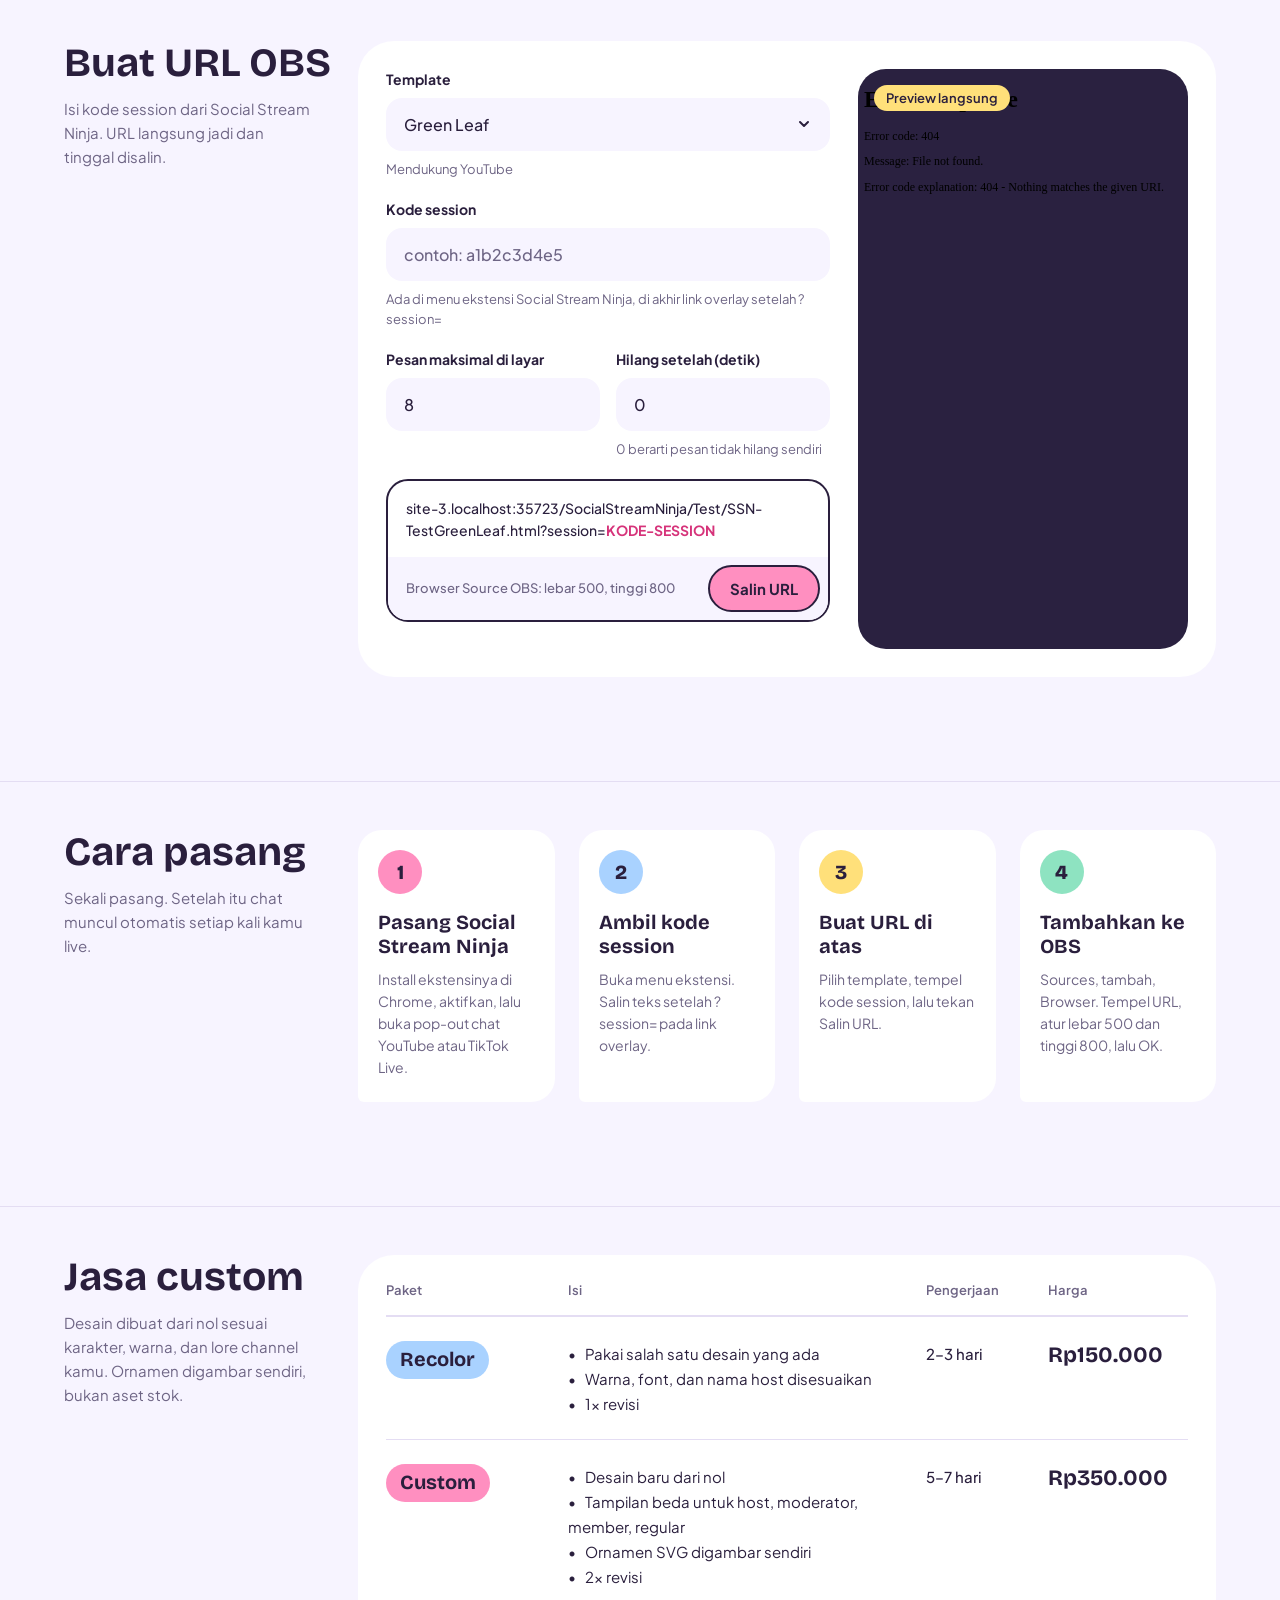
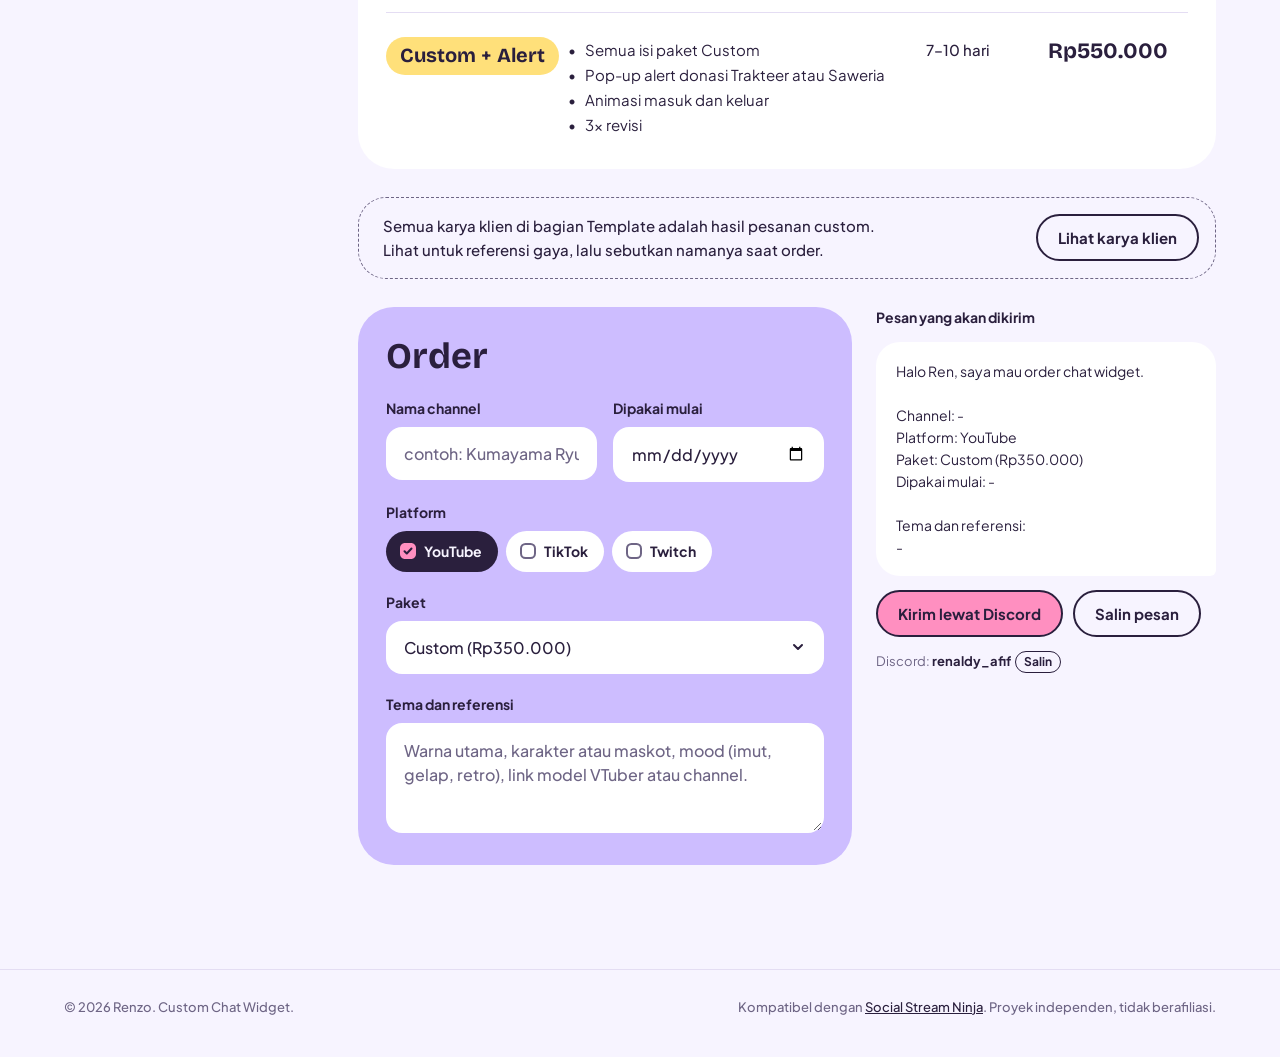
==== commit 15b42dfa: "Shorten the Discord note under the order buttons Co-Authored-By: Claude Opus 5.5 <noreply@anthropic." ====
--- a/index.html
+++ b/index.html
@@ -784,9 +784,8 @@
 document.getElementById("o-copy").addEventListener("click", () => copy(orderText(), "Pesan order disalin."));
 const contactEl = document.getElementById("o-contact");
 if (CONFIG.discordUser) {
-  contactEl.innerHTML = 'Pesan order otomatis tersalin. Terima undangan pertemanan di Discord, lalu tempel pesannya di DM. ' +
-    'Kalau link tidak terbuka, klik <b>Add Friend</b> dan ketik <b class="dc-user">' + esc(CONFIG.discordUser) +
-    '</b> <button type="button" class="dc-copy" id="o-copy-user">Salin username</button>';
+  contactEl.innerHTML = 'Discord: <b class="dc-user">' + esc(CONFIG.discordUser) +
+    '</b> <button type="button" class="dc-copy" id="o-copy-user" aria-label="Salin username Discord">Salin</button>';
   document.getElementById("o-copy-user").addEventListener("click", () => copy(CONFIG.discordUser, "Username Discord disalin."));
 } else if (CONFIG.contact) contactEl.textContent = "Atau kirim manual ke " + CONFIG.contact;
 else contactEl.hidden = true;
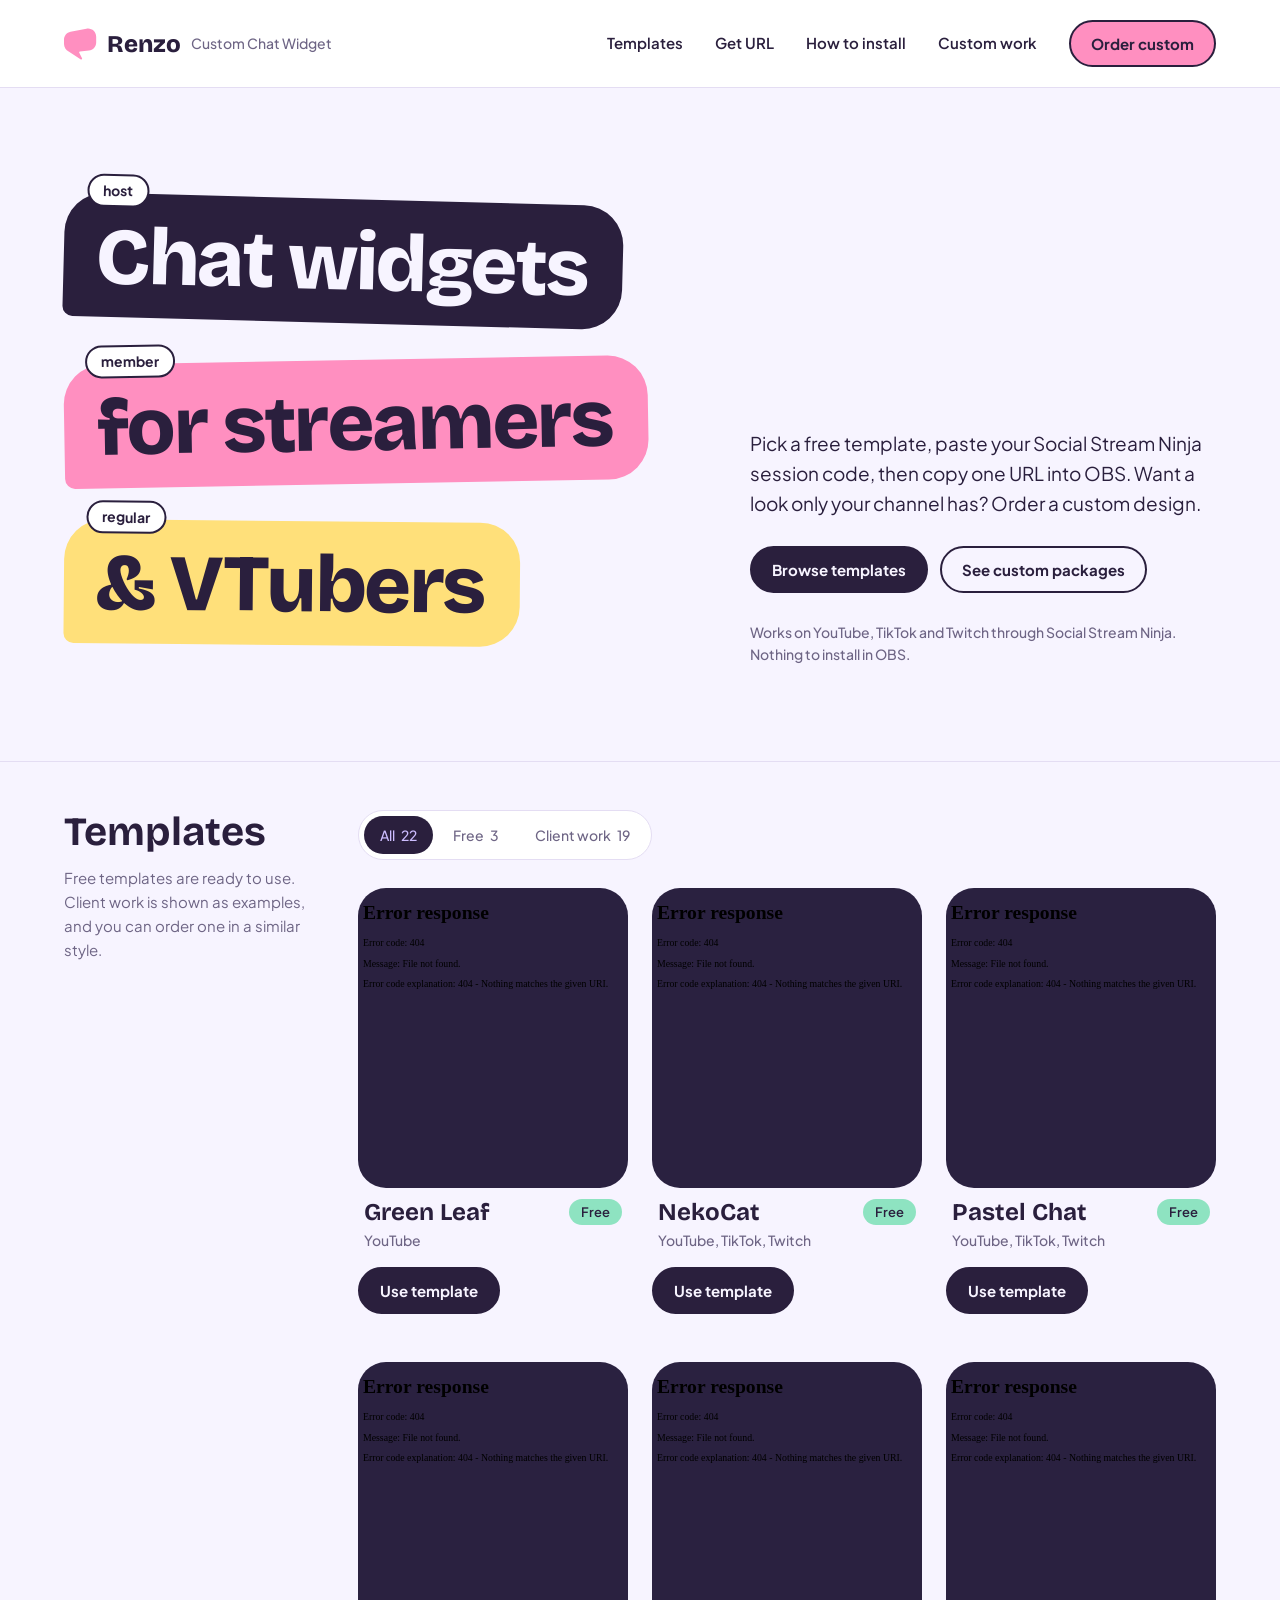
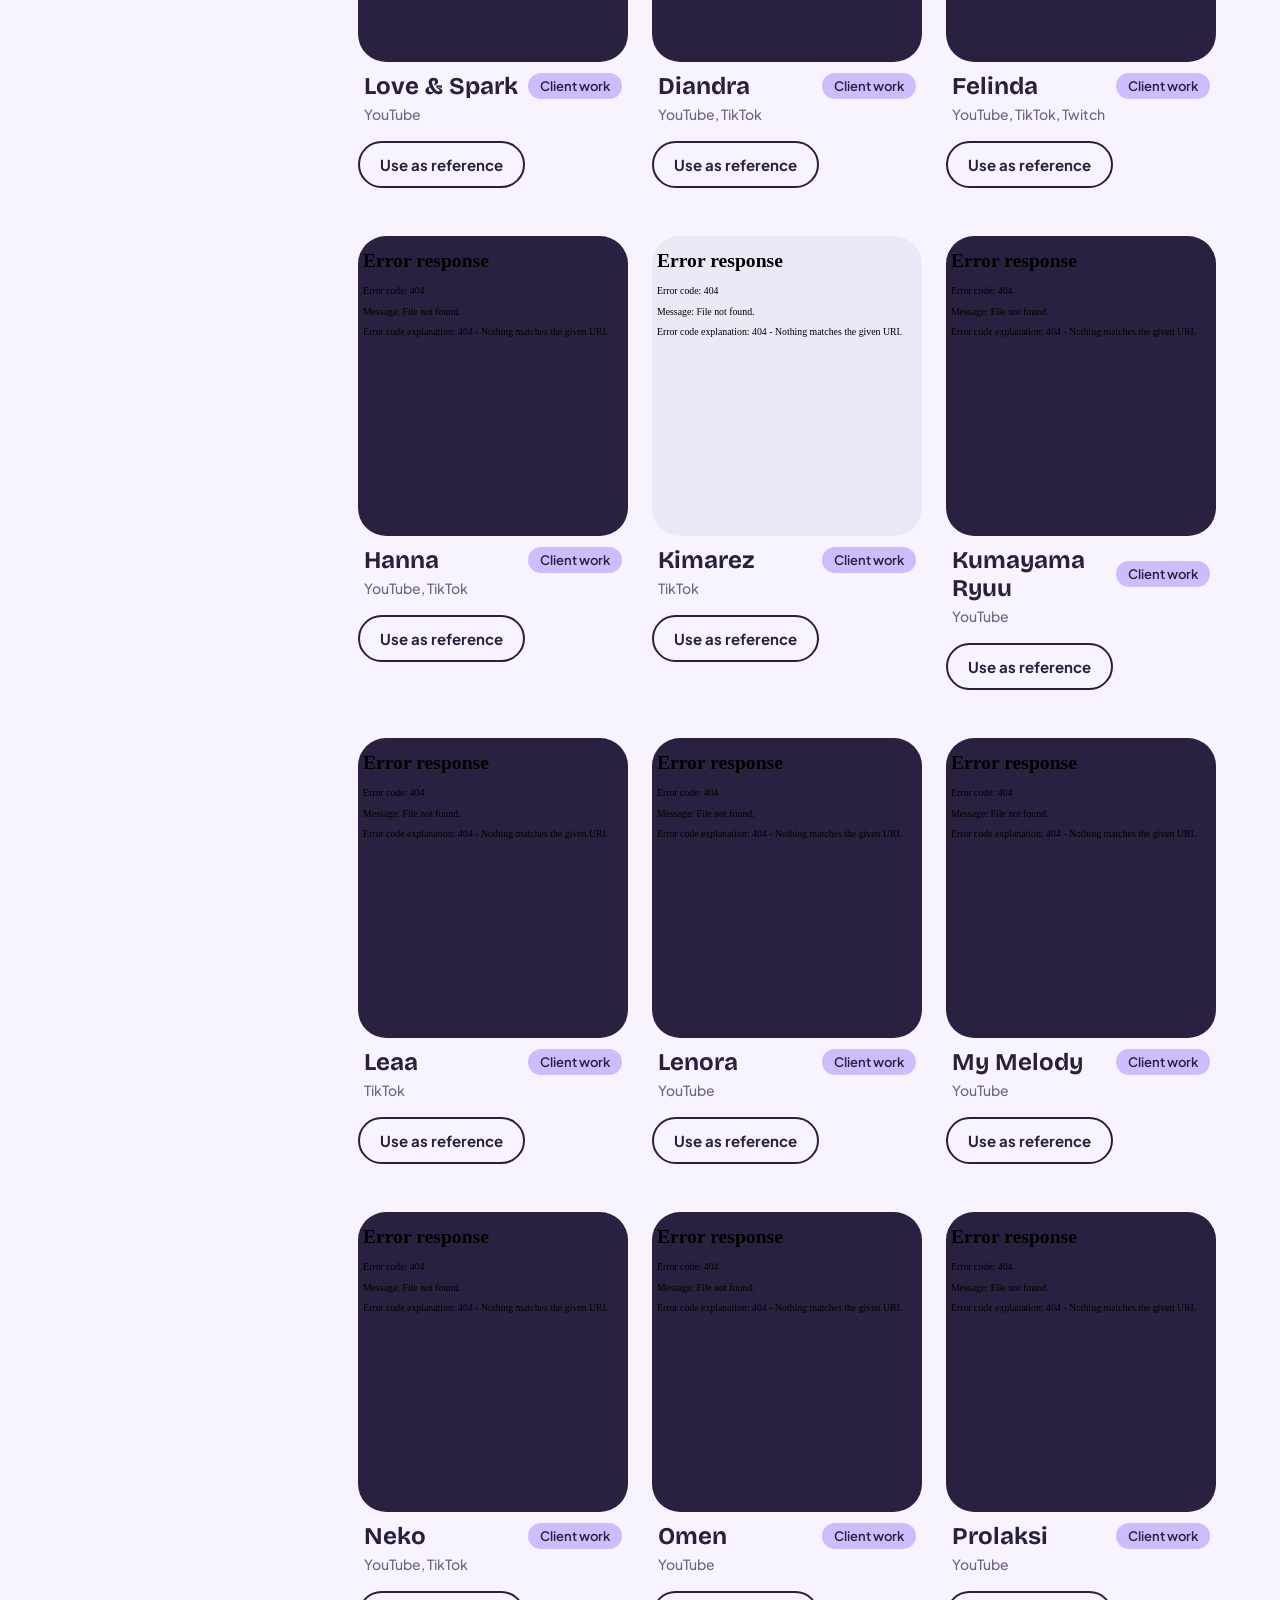
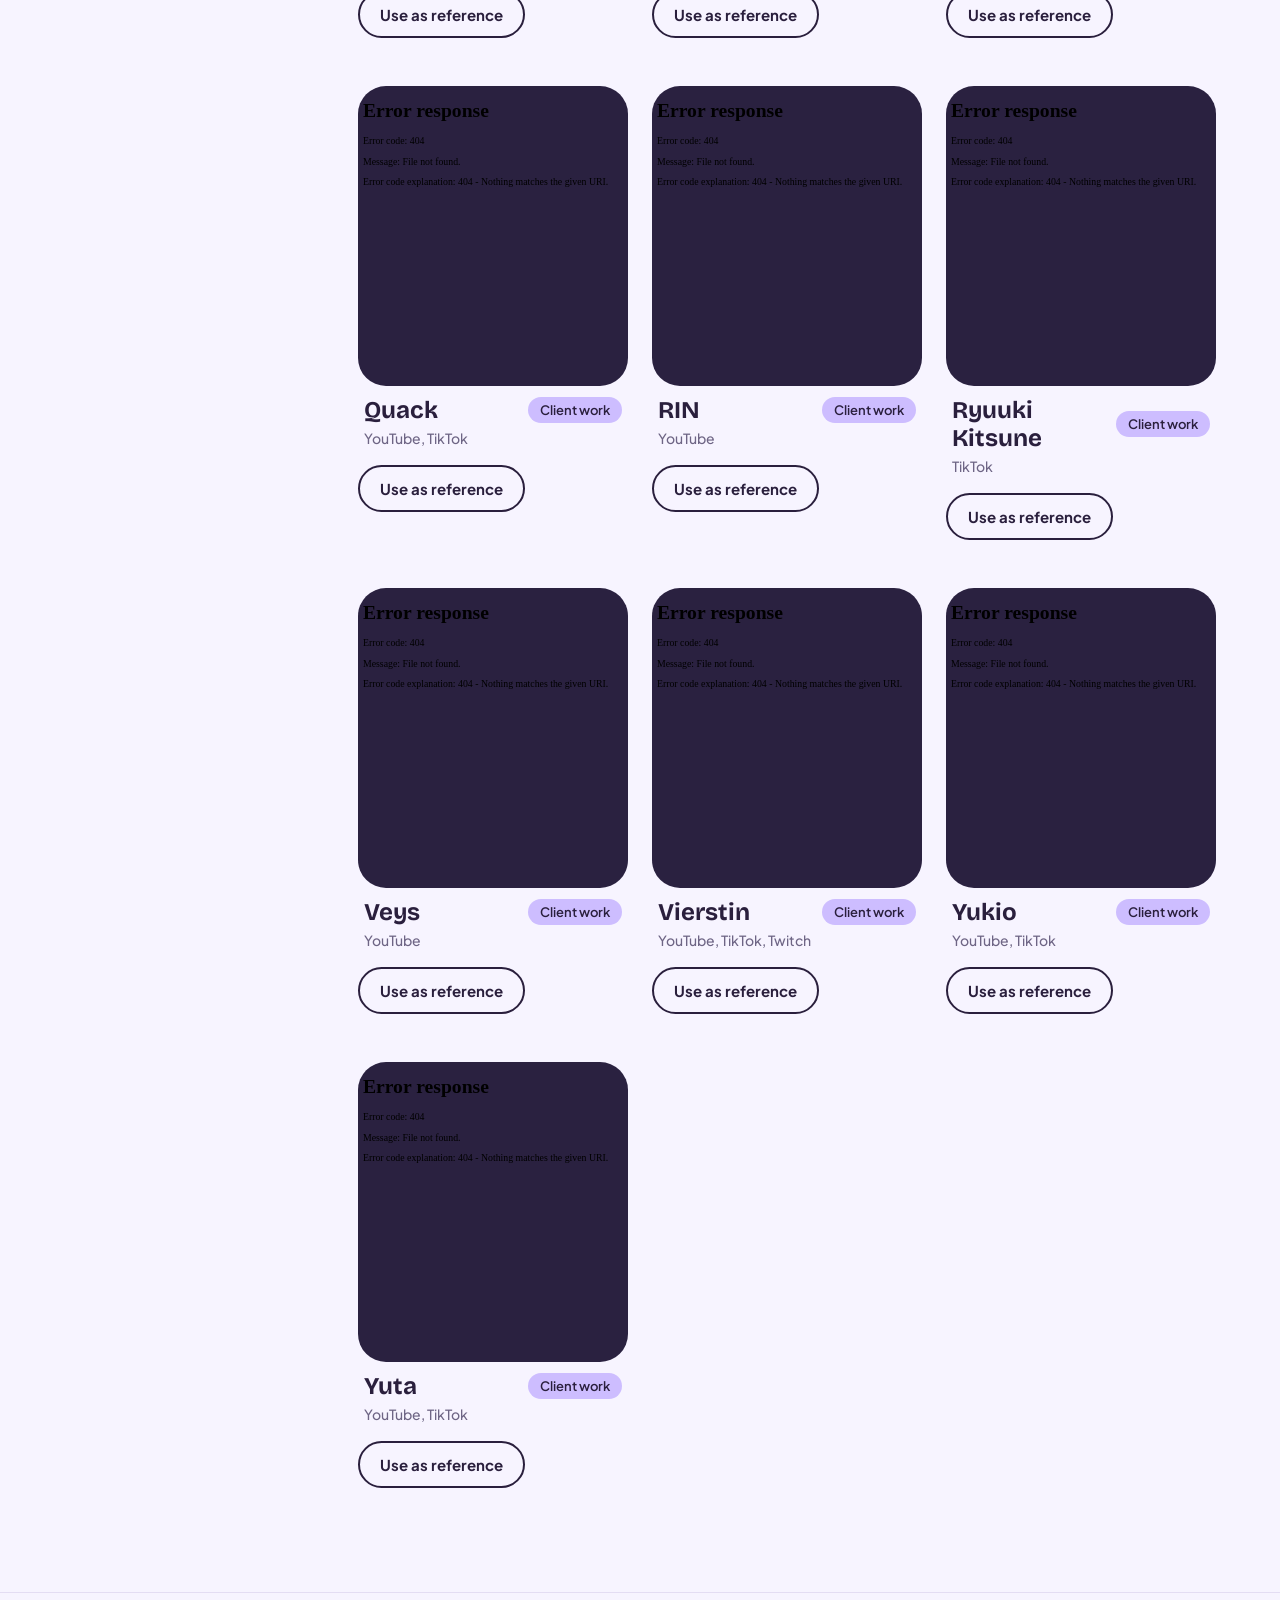
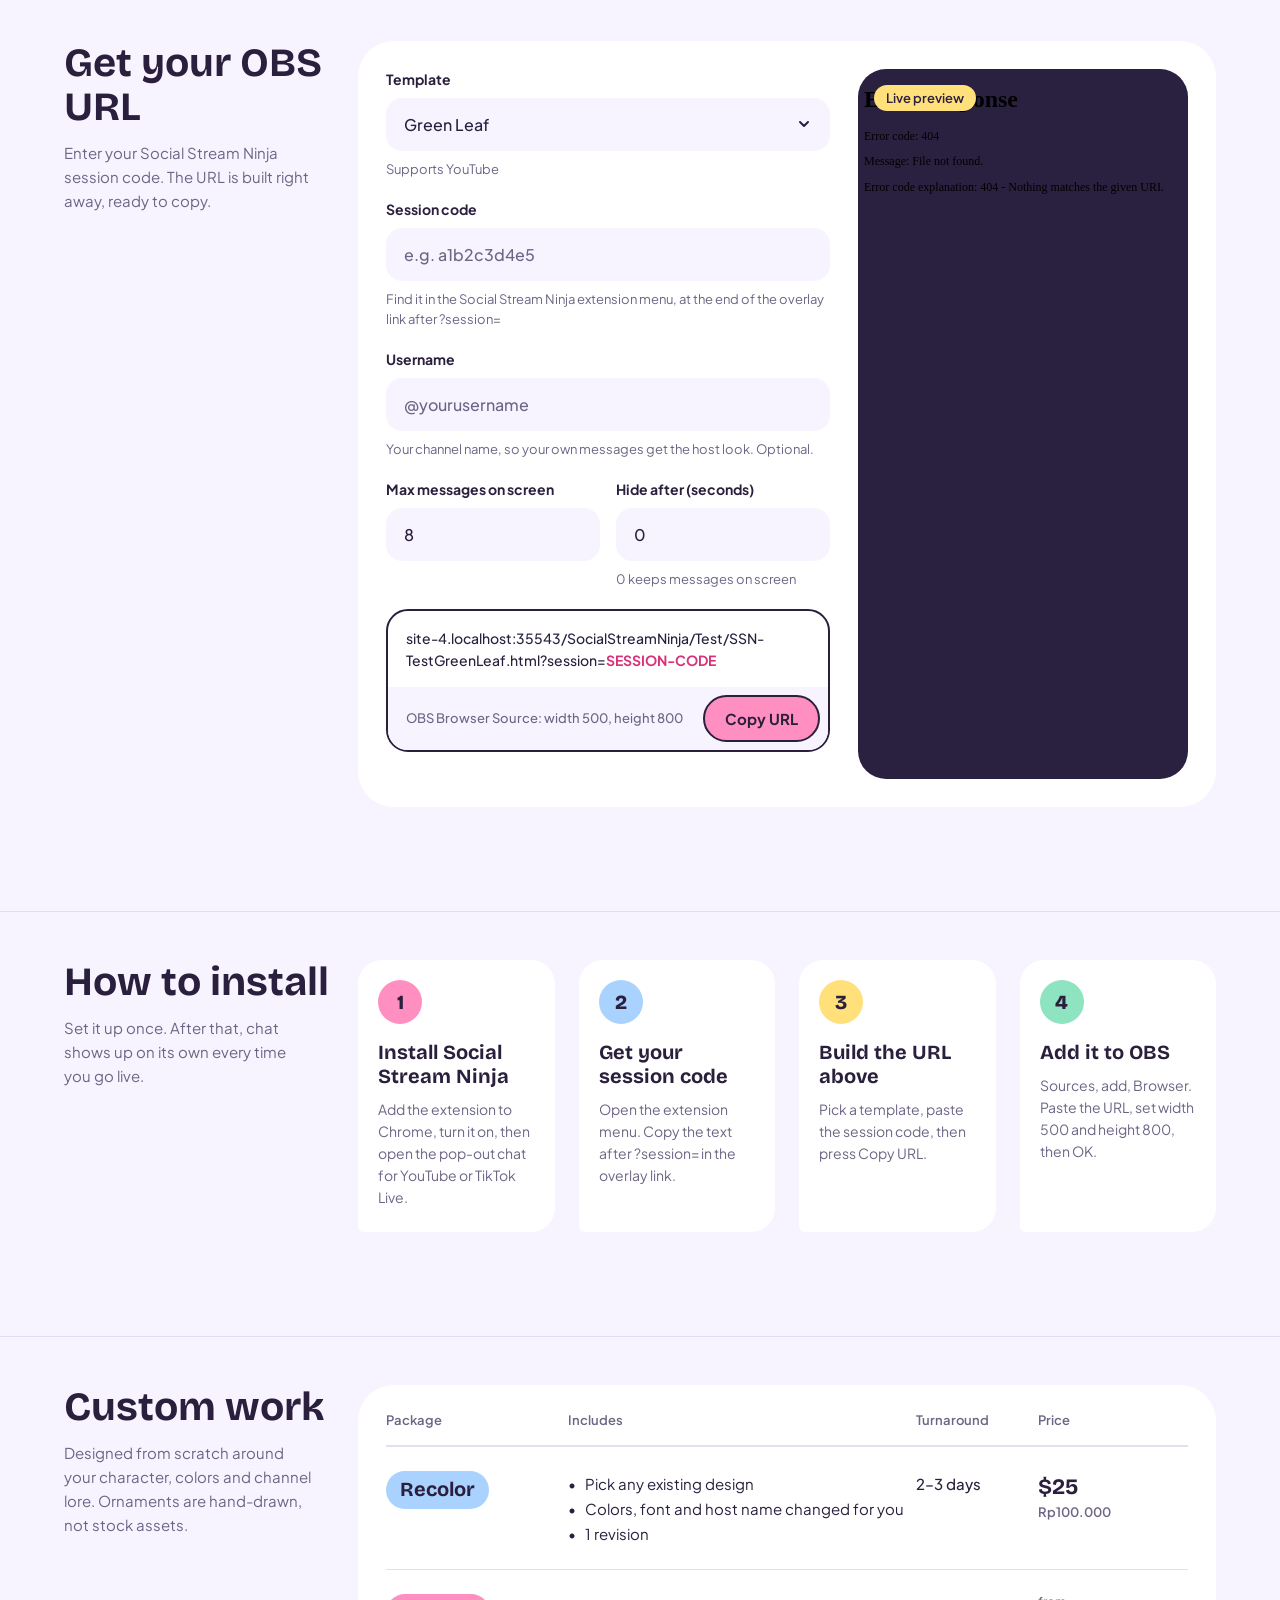
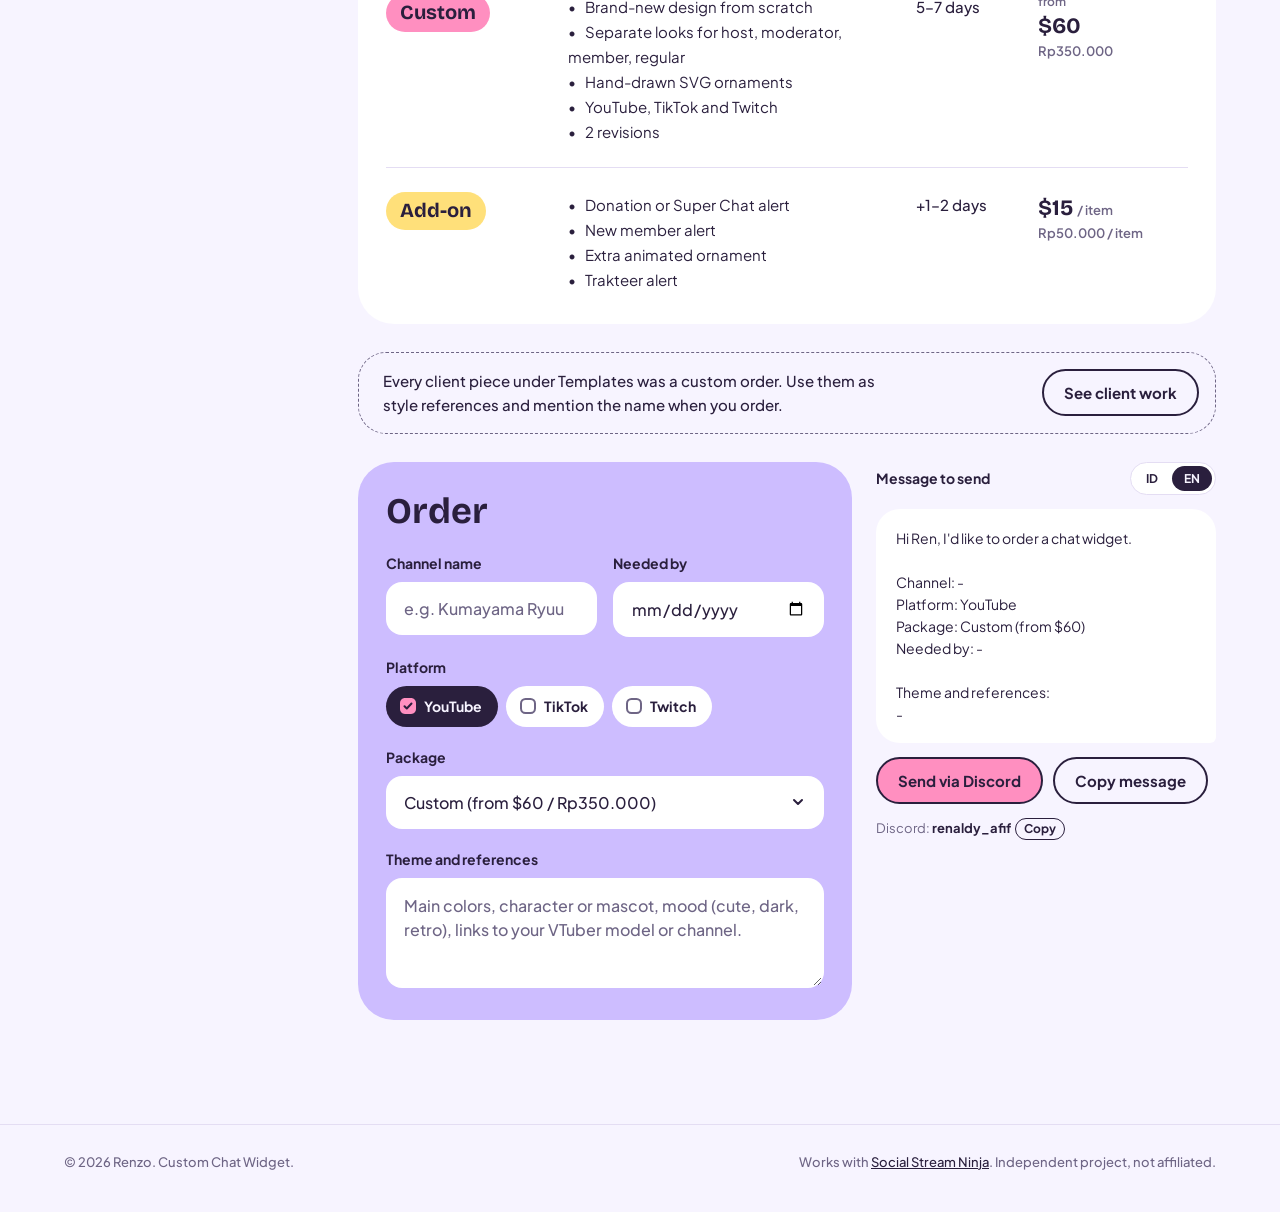
==== commit 287412ab: "Follow browser language (ID/EN), dual-currency prices, username field, message language toggle Co-Au" ====
--- a/index.html
+++ b/index.html
@@ -168,7 +168,7 @@
 
 /* Packages */
 .packages{padding:8px 28px;border-radius:36px;background:var(--white)}
-.pk-row{display:grid;grid-template-columns:170px minmax(0,1fr) 110px 140px;gap:12px;align-items:start}
+.pk-row{display:grid;grid-template-columns:170px minmax(0,1fr) 110px 150px;gap:12px;align-items:start}
 .pk-head{padding:18px 0 14px;border-bottom:2px solid var(--line);font-weight:600;font-size:13px;color:var(--mute)}
 .pk{position:relative;margin:0 -28px;padding:24px 28px;border-radius:40px;cursor:pointer;transition:transform .2s ease,background-color .2s ease}
 .pk::after{content:"";position:absolute;left:28px;right:28px;bottom:0;border-bottom:1px solid var(--line);transition:opacity .2s ease}
@@ -178,7 +178,13 @@
 .pk li::before{content:"•";margin-right:.6em}
 .pk-time{font-weight:500;font-size:15px;line-height:25px}
 .pk-time span{display:none}
-.pk-price{font-weight:700;font-size:22px;line-height:28px;white-space:nowrap}
+.pk-price{display:flex;flex-direction:column;align-items:flex-start;gap:2px}
+.pk-price .p1{font-weight:700;font-size:22px;line-height:28px}
+.pk-price .p1 b{font-weight:700;white-space:nowrap}
+.p-pre{display:block;font:600 12px/16px var(--sans);color:var(--mute)}
+.p-unit{font:600 13px/normal var(--sans);color:var(--mute);white-space:nowrap}
+.p2{font:600 13px/18px var(--sans);color:var(--mute);white-space:nowrap}
+.pk:hover .p-pre,.pk:hover .p-unit,.pk:hover .p2,.pk:focus-visible .p2{color:var(--ink);opacity:.7}
 .pk[data-tone="sky"]{--tone:var(--sky)}
 .pk[data-tone="pink"]{--tone:var(--bubblegum)}
 .pk[data-tone="butter"]{--tone:var(--butter)}
@@ -208,6 +214,10 @@
 .opt:has(input:checked){background:var(--ink);color:var(--paper)}
 .order-preview{flex:0 0 340px;display:flex;flex-direction:column;gap:14px;min-width:0}
 .order-preview .lbl{font-weight:700;font-size:14px}
+.msg-head{display:flex;align-items:center;justify-content:space-between;gap:12px}
+.lang{display:flex;gap:2px;padding:3px;border:1px solid var(--line);border-radius:999px;background:var(--white)}
+.lang button{padding:5px 12px;border:0;border-radius:999px;background:transparent;color:var(--ink);font:700 12px/normal var(--sans);cursor:pointer}
+.lang button[aria-pressed="true"]{background:var(--ink);color:var(--paper)}
 .msg{margin:0;padding:18px 20px;border-radius:24px 24px 6px 24px;background:var(--white);font:400 14px/22px var(--sans);white-space:pre-wrap;overflow-wrap:anywhere}
 .order-actions{display:flex;flex-wrap:wrap;gap:10px}
 .contact{font-size:13px;line-height:20px;color:var(--mute);max-width:340px}
@@ -276,7 +286,9 @@
   .pk-head{display:none}
   .pk{grid-template-columns:minmax(0,1fr);gap:10px;margin:0 -20px;padding:20px;cursor:default}
   .pk::after{left:20px;right:20px}
-  .pk-price{order:-1;grid-row:2;font-size:26px;line-height:30px}
+  .pk-price{order:-1;grid-row:2;flex-direction:row;flex-wrap:wrap;align-items:baseline;gap:2px 10px}
+  .pk-price .p1{font-size:26px;line-height:30px}
+  .p-pre{display:inline;margin-right:5px}
   .pk-name{grid-row:1}
   .pk-time span{display:inline}
   .port{flex-direction:column;align-items:flex-start;gap:14px;padding:18px 20px}
@@ -293,36 +305,36 @@
 
 <header class="nav">
   <div class="wrap">
-    <a class="brand" href="#top" aria-label="Renzo Custom Chat Widget, ke atas">
+    <a class="brand" href="#top" data-i-aria="brandAria" aria-label="Renzo Custom Chat Widget, ke atas">
       <img src="site/assets/logo.svg" width="33" height="32" alt="">
       <b class="disp" id="brandName">Renzo</b>
       <span>Custom Chat Widget</span>
     </a>
-    <nav class="links" aria-label="Utama">
-      <a href="#template">Template</a>
-      <a href="#buat-url">Buat URL</a>
-      <a href="#cara-pasang">Cara pasang</a>
-      <a href="#custom">Jasa custom</a>
-      <a class="btn btn-primary" href="#order">Pesan custom</a>
+    <nav class="links" data-i-aria="navAria" aria-label="Utama">
+      <a href="#template" data-i="navTemplate">Template</a>
+      <a href="#buat-url" data-i="navUrl">Buat URL</a>
+      <a href="#cara-pasang" data-i="navHowto">Cara pasang</a>
+      <a href="#custom" data-i="navCustom">Jasa custom</a>
+      <a class="btn btn-primary" href="#order" data-i="navOrder">Pesan custom</a>
     </nav>
   </div>
 </header>
 
 <main id="top">
-  <section class="hero" aria-label="Pembuka">
+  <section class="hero" data-i-aria="heroAria" aria-label="Pembuka">
     <div class="wrap">
-      <h1 class="stack" aria-label="Chat widget untuk streamer dan VTuber">
-        <span class="line" aria-hidden="true"><span class="role">host</span><span class="bubble disp b-host">Chat widget</span></span>
-        <span class="line" aria-hidden="true"><span class="role">member</span><span class="bubble disp b-member">untuk streamer</span></span>
-        <span class="line" aria-hidden="true"><span class="role">regular</span><span class="bubble disp b-regular">&amp; VTuber</span></span>
+      <h1 class="stack" data-i-aria="heroH1" aria-label="Chat widget untuk streamer dan VTuber">
+        <span class="line" aria-hidden="true"><span class="role">host</span><span class="bubble disp b-host" data-i="hero1">Chat widget</span></span>
+        <span class="line" aria-hidden="true"><span class="role">member</span><span class="bubble disp b-member" data-i="hero2">untuk streamer</span></span>
+        <span class="line" aria-hidden="true"><span class="role">regular</span><span class="bubble disp b-regular" data-i="hero3">&amp; VTuber</span></span>
       </h1>
       <div class="hero-side">
-        <p class="lead">Pilih template gratis, tempel kode session dari Social Stream Ninja, lalu salin satu URL ke OBS. Butuh tampilan yang cuma dimiliki channel kamu? Pesan desain custom.</p>
+        <p class="lead" data-i="lead">Pilih template gratis, tempel kode session dari Social Stream Ninja, lalu salin satu URL ke OBS. Butuh tampilan yang cuma dimiliki channel kamu? Pesan desain custom.</p>
         <div class="ctas">
-          <a class="btn btn-dark" href="#template">Lihat template</a>
-          <a class="btn btn-secondary" href="#custom">Lihat paket custom</a>
+          <a class="btn btn-dark" href="#template" data-i="ctaTemplates">Lihat template</a>
+          <a class="btn btn-secondary" href="#custom" data-i="ctaCustom">Lihat paket custom</a>
         </div>
-        <p class="note">Jalan di YouTube, TikTok, dan Twitch lewat Social Stream Ninja. Tidak perlu install apa pun di OBS.</p>
+        <p class="note" data-i="heroNote">Jalan di YouTube, TikTok, dan Twitch lewat Social Stream Ninja. Tidak perlu install apa pun di OBS.</p>
       </div>
     </div>
   </section>
@@ -330,14 +342,14 @@
   <section class="sec" id="template" aria-labelledby="h-template">
     <div class="wrap">
       <div class="sec-head">
-        <h2 class="disp" id="h-template">Template</h2>
-        <p>Template gratis bisa langsung dipakai. Karya klien ditampilkan sebagai contoh, dan bisa dipesan dengan gaya serupa.</p>
+        <h2 class="disp" id="h-template" data-i="tplH">Template</h2>
+        <p data-i="tplP">Template gratis bisa langsung dipakai. Karya klien ditampilkan sebagai contoh, dan bisa dipesan dengan gaya serupa.</p>
       </div>
       <div class="sec-body">
-        <div class="filter" role="group" aria-label="Saring template">
-          <button type="button" data-filter="all" aria-pressed="true">Semua <span data-count="all"></span></button>
-          <button type="button" data-filter="free" aria-pressed="false">Gratis <span data-count="free"></span></button>
-          <button type="button" data-filter="client" aria-pressed="false">Karya klien <span data-count="client"></span></button>
+        <div class="filter" role="group" data-i-aria="filterAria" aria-label="Saring template">
+          <button type="button" data-filter="all" aria-pressed="true"><span class="f-l" data-i="fAll">Semua</span> <span data-count="all"></span></button>
+          <button type="button" data-filter="free" aria-pressed="false"><span class="f-l" data-i="fFree">Gratis</span> <span data-count="free"></span></button>
+          <button type="button" data-filter="client" aria-pressed="false"><span class="f-l" data-i="fClient">Karya klien</span> <span data-count="client"></span></button>
         </div>
         <div class="cards collapsed" id="cards"></div>
         <button type="button" class="btn btn-secondary more" id="more">Tampilkan semua</button>
@@ -348,43 +360,48 @@
   <section class="sec" id="buat-url" aria-labelledby="h-url">
     <div class="wrap">
       <div class="sec-head">
-        <h2 class="disp" id="h-url">Buat URL OBS</h2>
-        <p>Isi kode session dari Social Stream Ninja. URL langsung jadi dan tinggal disalin.</p>
+        <h2 class="disp" id="h-url" data-i="urlH">Buat URL OBS</h2>
+        <p data-i="urlP">Isi kode session dari Social Stream Ninja. URL langsung jadi dan tinggal disalin.</p>
       </div>
       <div class="sec-body">
         <div class="panel">
           <form class="form" id="builder" novalidate>
             <div class="field">
-              <label for="b-template">Template</label>
+              <label for="b-template" data-i="bTemplate">Template</label>
               <select class="input" id="b-template"></select>
               <span class="hint" id="b-template-hint"></span>
             </div>
             <div class="field">
-              <label for="b-session">Kode session</label>
-              <input class="input" type="text" id="b-session" placeholder="contoh: a1b2c3d4e5" autocomplete="off" spellcheck="false">
-              <span class="hint">Ada di menu ekstensi Social Stream Ninja, di akhir link overlay setelah ?session=</span>
+              <label for="b-session" data-i="bSession">Kode session</label>
+              <input class="input" type="text" id="b-session" data-i-ph="bSessionPh" placeholder="contoh: a1b2c3d4e5" autocomplete="off" spellcheck="false">
+              <span class="hint" data-i="bSessionHint">Ada di menu ekstensi Social Stream Ninja, di akhir link overlay setelah ?session=</span>
+            </div>
+            <div class="field">
+              <label for="b-owner" data-i="bOwner">Username</label>
+              <input class="input" type="text" id="b-owner" data-i-ph="bOwnerPh" placeholder="@usernamekamu" autocomplete="off" spellcheck="false">
+              <span class="hint" data-i="bOwnerHint">Nama akun kamu, supaya chat kamu tampil sebagai host. Boleh dikosongkan.</span>
             </div>
             <div class="row">
               <div class="field">
-                <label for="b-limit">Pesan maksimal di layar</label>
+                <label for="b-limit" data-i="bLimit">Pesan maksimal di layar</label>
                 <input class="input" type="number" id="b-limit" min="1" max="30" value="8">
               </div>
               <div class="field">
-                <label for="b-hide">Hilang setelah (detik)</label>
+                <label for="b-hide" data-i="bHide">Hilang setelah (detik)</label>
                 <input class="input" type="number" id="b-hide" min="0" max="600" value="0">
-                <span class="hint">0 berarti pesan tidak hilang sendiri</span>
+                <span class="hint" data-i="bHideHint">0 berarti pesan tidak hilang sendiri</span>
               </div>
             </div>
             <div class="out" aria-live="polite">
               <div class="url" id="b-url"></div>
               <div class="bar">
-                <span>Browser Source OBS: lebar 500, tinggi 800</span>
-                <button type="button" class="btn btn-primary" id="b-copy">Salin URL</button>
+                <span data-i="bObs">Browser Source OBS: lebar 500, tinggi 800</span>
+                <button type="button" class="btn btn-primary" id="b-copy" data-i="bCopy">Salin URL</button>
               </div>
             </div>
             <div class="status" id="b-status" role="status"></div>
           </form>
-          <div class="stage live" id="builderStage"><span class="chip chip-butter">Preview langsung</span></div>
+          <div class="stage live" id="builderStage"><span class="chip chip-butter" data-i="livePreview">Preview langsung</span></div>
         </div>
       </div>
     </div>
@@ -393,15 +410,15 @@
   <section class="sec" id="cara-pasang" aria-labelledby="h-howto">
     <div class="wrap">
       <div class="sec-head">
-        <h2 class="disp" id="h-howto">Cara pasang</h2>
-        <p>Sekali pasang. Setelah itu chat muncul otomatis setiap kali kamu live.</p>
+        <h2 class="disp" id="h-howto" data-i="howH">Cara pasang</h2>
+        <p data-i="howP">Sekali pasang. Setelah itu chat muncul otomatis setiap kali kamu live.</p>
       </div>
       <div class="sec-body">
         <ol class="steps">
-          <li><h3 class="disp">Pasang Social Stream Ninja</h3><p>Install ekstensinya di Chrome, aktifkan, lalu buka pop-out chat YouTube atau TikTok Live.</p></li>
-          <li><h3 class="disp">Ambil kode session</h3><p>Buka menu ekstensi. Salin teks setelah ?session= pada link overlay.</p></li>
-          <li><h3 class="disp">Buat URL di atas</h3><p>Pilih template, tempel kode session, lalu tekan Salin URL.</p></li>
-          <li><h3 class="disp">Tambahkan ke OBS</h3><p>Sources, tambah, Browser. Tempel URL, atur lebar 500 dan tinggi 800, lalu OK.</p></li>
+          <li><h3 class="disp" data-i="s1h">Pasang Social Stream Ninja</h3><p data-i="s1p">Install ekstensinya di Chrome, aktifkan, lalu buka pop-out chat YouTube atau TikTok Live.</p></li>
+          <li><h3 class="disp" data-i="s2h">Ambil kode session</h3><p data-i="s2p">Buka menu ekstensi. Salin teks setelah ?session= pada link overlay.</p></li>
+          <li><h3 class="disp" data-i="s3h">Buat URL di atas</h3><p data-i="s3p">Pilih template, tempel kode session, lalu tekan Salin URL.</p></li>
+          <li><h3 class="disp" data-i="s4h">Tambahkan ke OBS</h3><p data-i="s4p">Sources, tambah, Browser. Tempel URL, atur lebar 500 dan tinggi 800, lalu OK.</p></li>
         </ol>
       </div>
     </div>
@@ -410,32 +427,32 @@
   <section class="sec" id="custom" aria-labelledby="h-custom">
     <div class="wrap">
       <div class="sec-head">
-        <h2 class="disp" id="h-custom">Jasa custom</h2>
-        <p>Desain dibuat dari nol sesuai karakter, warna, dan lore channel kamu. Ornamen digambar sendiri, bukan aset stok.</p>
+        <h2 class="disp" id="h-custom" data-i="cusH">Jasa custom</h2>
+        <p data-i="cusP">Desain dibuat dari nol sesuai karakter, warna, dan lore channel kamu. Ornamen digambar sendiri, bukan aset stok.</p>
       </div>
       <div class="sec-body">
-        <div class="packages" role="table" aria-label="Paket jasa custom">
+        <div class="packages" role="table" data-i-aria="pkAria" aria-label="Paket jasa custom">
           <div class="pk-row pk-head" role="row">
-            <span role="columnheader">Paket</span><span role="columnheader">Isi</span><span role="columnheader">Pengerjaan</span><span role="columnheader">Harga</span>
+            <span role="columnheader" data-i="pkPackage">Paket</span><span role="columnheader" data-i="pkIncludes">Isi</span><span role="columnheader" data-i="pkTime">Pengerjaan</span><span role="columnheader" data-i="pkPrice">Harga</span>
           </div>
           <div id="pkBody"></div>
         </div>
 
         <div class="port">
-          <p>Semua karya klien di bagian Template adalah hasil pesanan custom. Lihat untuk referensi gaya, lalu sebutkan namanya saat order.</p>
-          <a class="btn btn-secondary" href="#template" data-goto-filter="client">Lihat karya klien</a>
+          <p data-i="portP">Semua karya klien di bagian Template adalah hasil pesanan custom. Lihat untuk referensi gaya, lalu sebutkan namanya saat order.</p>
+          <a class="btn btn-secondary" href="#template" data-goto-filter="client" data-i="portBtn">Lihat karya klien</a>
         </div>
 
         <div class="order" id="order">
           <form class="order-form" id="orderForm" novalidate>
-            <h3 class="disp">Order</h3>
+            <h3 class="disp" data-i="orderH">Order</h3>
             <div class="row">
               <div class="field">
-                <label for="o-name">Nama channel</label>
-                <input class="input" type="text" id="o-name" autocomplete="nickname" placeholder="contoh: Kumayama Ryuu">
+                <label for="o-name" data-i="oName">Nama channel</label>
+                <input class="input" type="text" id="o-name" autocomplete="nickname" data-i-ph="oNamePh" placeholder="contoh: Kumayama Ryuu">
               </div>
               <div class="field">
-                <label for="o-date">Dipakai mulai</label>
+                <label for="o-date" data-i="oDate">Dipakai mulai</label>
                 <input class="input" type="date" id="o-date">
               </div>
             </div>
@@ -448,20 +465,26 @@
               </div>
             </div>
             <div class="field">
-              <label for="o-pkg">Paket</label>
+              <label for="o-pkg" data-i="oPkg">Paket</label>
               <select class="input" id="o-pkg"></select>
             </div>
             <div class="field">
-              <label for="o-brief">Tema dan referensi</label>
-              <textarea class="input" id="o-brief" placeholder="Warna utama, karakter atau maskot, mood (imut, gelap, retro), link model VTuber atau channel."></textarea>
+              <label for="o-brief" data-i="oBrief">Tema dan referensi</label>
+              <textarea class="input" id="o-brief" data-i-ph="oBriefPh" placeholder="Warna utama, karakter atau maskot, mood (imut, gelap, retro), link model VTuber atau channel."></textarea>
             </div>
           </form>
           <div class="order-preview">
-            <span class="lbl">Pesan yang akan dikirim</span>
+            <div class="msg-head">
+              <span class="lbl" data-i="oMsg">Pesan yang akan dikirim</span>
+              <div class="lang" role="group" data-i-aria="msgLangAria" aria-label="Bahasa pesan">
+                <button type="button" data-msg-lang="id" aria-pressed="true">ID</button>
+                <button type="button" data-msg-lang="en" aria-pressed="false">EN</button>
+              </div>
+            </div>
             <pre class="msg" id="o-preview"></pre>
             <div class="order-actions">
-              <a class="btn btn-primary" id="o-send" href="#" target="_blank" rel="noopener">Kirim lewat Discord</a>
-              <button type="button" class="btn btn-secondary" id="o-copy">Salin pesan</button>
+              <a class="btn btn-primary" id="o-send" href="#" target="_blank" rel="noopener" data-i="oSend">Kirim lewat Discord</a>
+              <button type="button" class="btn btn-secondary" id="o-copy" data-i="oCopy">Salin pesan</button>
             </div>
             <p class="contact" id="o-contact"></p>
           </div>
@@ -474,7 +497,7 @@
 <footer>
   <div class="wrap">
     <span>© <span id="yr">2026</span> <span data-brand>Renzo</span>. Custom Chat Widget.</span>
-    <span>Kompatibel dengan <a href="https://socialstream.ninja/" target="_blank" rel="noopener">Social Stream Ninja</a>. Proyek independen, tidak berafiliasi.</span>
+    <span><span data-i="footA">Kompatibel dengan</span> <a href="https://socialstream.ninja/" target="_blank" rel="noopener">Social Stream Ninja</a>. <span data-i="footB">Proyek independen, tidak berafiliasi.</span></span>
   </div>
 </footer>
 
@@ -484,20 +507,139 @@
 /* ==== PENGATURAN — ubah di sini ==== */
 const CONFIG = {
   brand: "Renzo",
-  greeting: "Halo Ren",
+  greeting: { id:"Halo Ren", en:"Hi Ren" },
   siteBase: "https://renzo-gith.github.io/custom-chat-widget/", // dipakai kalau halaman dibuka di luar GitHub Pages
   discordUser: "renaldy_afif",                    // username Discord untuk order lewat DM. Kosong = tombol Kirim disembunyikan
   discord: "https://discord.gg/TaWeYUFw",        // link undangan pertemanan dari menu Add Friend (cek masa berlakunya)
   contact: "",   // kontak yang ditampilkan di bawah tombol, contoh "Discord: renzo.widget"
+  // Harga: usd & idr. from:true = "mulai", unit:true = "/ item"
   packages: [
-    { id:"recolor", name:"Recolor", tone:"sky", time:"2–3 hari", price:"Rp150.000",
-      items:["Pakai salah satu desain yang ada","Warna, font, dan nama host disesuaikan","1× revisi"] },
-    { id:"custom", name:"Custom", tone:"pink", time:"5–7 hari", price:"Rp350.000",
-      items:["Desain baru dari nol","Tampilan beda untuk host, moderator, member, regular","Ornamen SVG digambar sendiri","2× revisi"] },
-    { id:"custom-alert", name:"Custom + Alert", tone:"butter", time:"7–10 hari", price:"Rp550.000",
-      items:["Semua isi paket Custom","Pop-up alert donasi Trakteer atau Saweria","Animasi masuk dan keluar","3× revisi"] }
+    { id:"recolor", name:"Recolor", tone:"sky", usd:25, idr:100000,
+      time:{ id:"2–3 hari", en:"2–3 days" },
+      items:{ id:["Pakai salah satu desain yang ada","Warna, font, dan nama host disesuaikan","1× revisi"],
+              en:["Pick any existing design","Colors, font and host name changed for you","1 revision"] } },
+    { id:"custom", name:"Custom", tone:"pink", usd:60, idr:350000, from:true,
+      time:{ id:"5–7 hari", en:"5–7 days" },
+      items:{ id:["Desain baru dari nol","Tampilan beda untuk host, moderator, member, regular","Ornamen SVG digambar sendiri","YouTube, TikTok, dan Twitch","2× revisi"],
+              en:["Brand-new design from scratch","Separate looks for host, moderator, member, regular","Hand-drawn SVG ornaments","YouTube, TikTok and Twitch","2 revisions"] } },
+    { id:"addon", name:"Add-on", tone:"butter", usd:15, idr:50000, unit:true,
+      time:{ id:"+1–2 hari", en:"+1–2 days" },
+      items:{ id:["Alert donasi atau Super Chat","Alert member baru","Ornamen animasi tambahan","Alert Trakteer"],
+              en:["Donation or Super Chat alert","New member alert","Extra animated ornament","Trakteer alert"] } }
   ]
 };
+
+/* ==== TEKS — bahasa ikut browser (navigator.language). id* = Indonesia, selain itu Inggris.
+   Bisa dipaksa lewat ?lang=id atau ?lang=en ==== */
+const T = {
+  id: {
+    title:"Renzo Chat Widget — template gratis & jasa custom",
+    desc:"Template chat widget gratis dan jasa desain custom untuk streamer dan VTuber. Kompatibel dengan Social Stream Ninja.",
+    brandAria:"Renzo Custom Chat Widget, ke atas", navAria:"Utama",
+    navTemplate:"Template", navUrl:"Buat URL", navHowto:"Cara pasang", navCustom:"Jasa custom", navOrder:"Pesan custom",
+    heroAria:"Pembuka", heroH1:"Chat widget untuk streamer dan VTuber",
+    hero1:"Chat widget", hero2:"untuk streamer", hero3:"& VTuber",
+    lead:"Pilih template gratis, tempel kode session dari Social Stream Ninja, lalu salin satu URL ke OBS. Butuh tampilan yang cuma dimiliki channel kamu? Pesan desain custom.",
+    ctaTemplates:"Lihat template", ctaCustom:"Lihat paket custom",
+    heroNote:"Jalan di YouTube, TikTok, dan Twitch lewat Social Stream Ninja. Tidak perlu install apa pun di OBS.",
+    tplH:"Template", tplP:"Template gratis bisa langsung dipakai. Karya klien ditampilkan sebagai contoh, dan bisa dipesan dengan gaya serupa.",
+    filterAria:"Saring template", fAll:"Semua", fFree:"Gratis", fClient:"Karya klien",
+    chipFree:"Gratis", chipClient:"Karya klien", useTpl:"Pakai template", useRef:"Pakai referensi", showAll:"Tampilkan semua",
+    urlH:"Buat URL OBS", urlP:"Isi kode session dari Social Stream Ninja. URL langsung jadi dan tinggal disalin.",
+    bTemplate:"Template", supports:"Mendukung ",
+    bSession:"Kode session", bSessionPh:"contoh: a1b2c3d4e5",
+    bSessionHint:"Ada di menu ekstensi Social Stream Ninja, di akhir link overlay setelah ?session=",
+    bOwner:"Username", bOwnerPh:"@usernamekamu", bOwnerHint:"Nama akun kamu, supaya chat kamu tampil sebagai host. Boleh dikosongkan.",
+    bLimit:"Pesan maksimal di layar", bHide:"Hilang setelah (detik)", bHideHint:"0 berarti pesan tidak hilang sendiri",
+    bObs:"Browser Source OBS: lebar 500, tinggi 800", bCopy:"Salin URL", livePreview:"Preview langsung",
+    sessionPh:"KODE-SESSION",
+    needSession:"Isi kode session dulu supaya widget terhubung ke chat kamu.",
+    urlCopied:"URL disalin. Tempel di Browser Source OBS.",
+    previewFail:"Preview tampil saat halaman dibuka dari GitHub Pages.",
+    howH:"Cara pasang", howP:"Sekali pasang. Setelah itu chat muncul otomatis setiap kali kamu live.",
+    s1h:"Pasang Social Stream Ninja", s1p:"Install ekstensinya di Chrome, aktifkan, lalu buka pop-out chat YouTube atau TikTok Live.",
+    s2h:"Ambil kode session", s2p:"Buka menu ekstensi. Salin teks setelah ?session= pada link overlay.",
+    s3h:"Buat URL di atas", s3p:"Pilih template, tempel kode session, lalu tekan Salin URL.",
+    s4h:"Tambahkan ke OBS", s4p:"Sources, tambah, Browser. Tempel URL, atur lebar 500 dan tinggi 800, lalu OK.",
+    cusH:"Jasa custom", cusP:"Desain dibuat dari nol sesuai karakter, warna, dan lore channel kamu. Ornamen digambar sendiri, bukan aset stok.",
+    pkAria:"Paket jasa custom", pkPackage:"Paket", pkIncludes:"Isi", pkTime:"Pengerjaan", pkPrice:"Harga",
+    pkPick:"Pilih paket ", from:"mulai", perItem:"/ item", perItemWord:"per item",
+    portP:"Semua karya klien di bagian Template adalah hasil pesanan custom. Lihat untuk referensi gaya, lalu sebutkan namanya saat order.",
+    portBtn:"Lihat karya klien",
+    orderH:"Order", oName:"Nama channel", oNamePh:"contoh: Kumayama Ryuu", oDate:"Dipakai mulai", oPkg:"Paket",
+    oBrief:"Tema dan referensi", oBriefPh:"Warna utama, karakter atau maskot, mood (imut, gelap, retro), link model VTuber atau channel.",
+    oMsg:"Pesan yang akan dikirim", msgLangAria:"Bahasa pesan", oSend:"Kirim lewat Discord", oCopy:"Salin pesan",
+    sent:"Pesan disalin. Terima undangan pertemanan, lalu tempel di DM.", copied:"Pesan order disalin.",
+    copyUser:"Salin", copyUserAria:"Salin username Discord", userCopied:"Username Discord disalin.", orManual:"Atau kirim manual ke ",
+    similar:"Mirip desain ", copyFail:"Gagal menyalin. Pilih teksnya lalu salin manual.",
+    footA:"Kompatibel dengan", footB:"Proyek independen, tidak berafiliasi.",
+    // isi pesan order
+    mIntro:"saya mau order chat widget.", mChannel:"Channel", mPlatform:"Platform", mPackage:"Paket", mDate:"Dipakai mulai", mBrief:"Tema dan referensi"
+  },
+  en: {
+    title:"Renzo Chat Widget — free templates & custom designs",
+    desc:"Free chat widget templates and custom chat widget designs for streamers and VTubers. Works with Social Stream Ninja.",
+    brandAria:"Renzo Custom Chat Widget, back to top", navAria:"Main",
+    navTemplate:"Templates", navUrl:"Get URL", navHowto:"How to install", navCustom:"Custom work", navOrder:"Order custom",
+    heroAria:"Intro", heroH1:"Chat widgets for streamers and VTubers",
+    hero1:"Chat widgets", hero2:"for streamers", hero3:"& VTubers",
+    lead:"Pick a free template, paste your Social Stream Ninja session code, then copy one URL into OBS. Want a look only your channel has? Order a custom design.",
+    ctaTemplates:"Browse templates", ctaCustom:"See custom packages",
+    heroNote:"Works on YouTube, TikTok and Twitch through Social Stream Ninja. Nothing to install in OBS.",
+    tplH:"Templates", tplP:"Free templates are ready to use. Client work is shown as examples, and you can order one in a similar style.",
+    filterAria:"Filter templates", fAll:"All", fFree:"Free", fClient:"Client work",
+    chipFree:"Free", chipClient:"Client work", useTpl:"Use template", useRef:"Use as reference", showAll:"Show all",
+    urlH:"Get your OBS URL", urlP:"Enter your Social Stream Ninja session code. The URL is built right away, ready to copy.",
+    bTemplate:"Template", supports:"Supports ",
+    bSession:"Session code", bSessionPh:"e.g. a1b2c3d4e5",
+    bSessionHint:"Find it in the Social Stream Ninja extension menu, at the end of the overlay link after ?session=",
+    bOwner:"Username", bOwnerPh:"@yourusername", bOwnerHint:"Your channel name, so your own messages get the host look. Optional.",
+    bLimit:"Max messages on screen", bHide:"Hide after (seconds)", bHideHint:"0 keeps messages on screen",
+    bObs:"OBS Browser Source: width 500, height 800", bCopy:"Copy URL", livePreview:"Live preview",
+    sessionPh:"SESSION-CODE",
+    needSession:"Enter your session code first so the widget connects to your chat.",
+    urlCopied:"URL copied. Paste it into an OBS Browser Source.",
+    previewFail:"Preview shows when the page is opened from GitHub Pages.",
+    howH:"How to install", howP:"Set it up once. After that, chat shows up on its own every time you go live.",
+    s1h:"Install Social Stream Ninja", s1p:"Add the extension to Chrome, turn it on, then open the pop-out chat for YouTube or TikTok Live.",
+    s2h:"Get your session code", s2p:"Open the extension menu. Copy the text after ?session= in the overlay link.",
+    s3h:"Build the URL above", s3p:"Pick a template, paste the session code, then press Copy URL.",
+    s4h:"Add it to OBS", s4p:"Sources, add, Browser. Paste the URL, set width 500 and height 800, then OK.",
+    cusH:"Custom work", cusP:"Designed from scratch around your character, colors and channel lore. Ornaments are hand-drawn, not stock assets.",
+    pkAria:"Custom packages", pkPackage:"Package", pkIncludes:"Includes", pkTime:"Turnaround", pkPrice:"Price",
+    pkPick:"Choose package ", from:"from", perItem:"/ item", perItemWord:"per item",
+    portP:"Every client piece under Templates was a custom order. Use them as style references and mention the name when you order.",
+    portBtn:"See client work",
+    orderH:"Order", oName:"Channel name", oNamePh:"e.g. Kumayama Ryuu", oDate:"Needed by", oPkg:"Package",
+    oBrief:"Theme and references", oBriefPh:"Main colors, character or mascot, mood (cute, dark, retro), links to your VTuber model or channel.",
+    oMsg:"Message to send", msgLangAria:"Message language", oSend:"Send via Discord", oCopy:"Copy message",
+    sent:"Message copied. Accept the friend invite, then paste it in a DM.", copied:"Order message copied.",
+    copyUser:"Copy", copyUserAria:"Copy Discord username", userCopied:"Discord username copied.", orManual:"Or send it manually to ",
+    similar:"Similar to the design ", copyFail:"Couldn't copy. Select the text and copy it manually.",
+    footA:"Works with", footB:"Independent project, not affiliated.",
+    mIntro:"I'd like to order a chat widget.", mChannel:"Channel", mPlatform:"Platform", mPackage:"Package", mDate:"Needed by", mBrief:"Theme and references"
+  }
+};
+const qLang = new URLSearchParams(location.search).get("lang");
+const LANG = T[qLang] ? qLang : (String(navigator.language || (navigator.languages || [])[0] || "").toLowerCase().startsWith("id") ? "id" : "en");
+const L = T[LANG];
+let msgLang = LANG;   // bahasa pesan order, bisa diganti lewat tombol ID | EN
+
+function applyLang(){
+  document.documentElement.lang = LANG;
+  document.title = L.title;
+  const md = document.querySelector('meta[name="description"]'); if (md) md.content = L.desc;
+  document.querySelectorAll("[data-i]").forEach(n => { if (L[n.dataset.i] != null) n.textContent = L[n.dataset.i]; });
+  document.querySelectorAll("[data-i-ph]").forEach(n => { if (L[n.dataset.iPh] != null) n.placeholder = L[n.dataset.iPh]; });
+  document.querySelectorAll("[data-i-aria]").forEach(n => { if (L[n.dataset.iAria] != null) n.setAttribute("aria-label", L[n.dataset.iAria]); });
+}
+applyLang();
+
+/* Harga dua mata uang: yang utama ikut bahasa (id = Rupiah, en = Dolar) */
+const fmtCur = (p, cur) => cur === "idr" ? "Rp" + p.idr.toLocaleString("id-ID") : "$" + p.usd;
+const mainCur = lang => lang === "id" ? "idr" : "usd";
+const otherCur = lang => lang === "id" ? "usd" : "idr";
+const priceText = (p, lang) => (p.from ? T[lang].from + " " : "") + fmtCur(p, mainCur(lang)) + (p.unit ? " " + T[lang].perItem : "");
 
 /* ==== DAFTAR DESAIN — free:true = muncul sebagai template gratis ====
    Widget lama ada di repo SocialStreamNinja (LEGACY). Widget baru dibuat di repo ini,
@@ -530,6 +672,10 @@
 
 /* ==== Chat demo untuk preview ==== */
 const PLAT_LABEL = { youtube:"YouTube", tiktok:"TikTok", twitch:"Twitch" };
+const DEMO_TEXT = {
+  id:["Halo kak, baru nemu channel ini 👋","Member 6 bulan hadir! Gas terus kak","Jangan spam ya teman-teman, santai aja","Makasih udah mampir semua 💖","Bos ini map yang kemarin bukan?","Akhirnya live lagi, kangen","wkwk kocak banget barusan","Oke kita lanjut satu ronde lagi ya"],
+  en:["Hi! Just found this channel 👋","6 months as a member! Keep it up","No spamming please, keep it chill","Thanks for stopping by, everyone 💖","Is this the same map as yesterday?","Finally live again, missed this","lol that was hilarious","Okay, one more round"]
+};
 const DEMO = [
   { role:"regular",   name:"pixelmochi", text:"Halo kak, baru nemu channel ini 👋" },
   { role:"member",    name:"Raka Senja", text:"Member 6 bulan hadir! Gas terus kak" },
@@ -540,6 +686,7 @@
   { role:"regular",   name:"Bima_08",    text:"wkwk kocak banget barusan" },
   { role:"owner",     name:"Host",       text:"Oke kita lanjut satu ronde lagi ya" }
 ];
+DEMO.forEach((d, i) => d.text = DEMO_TEXT[LANG][i]);
 const RENDER_W = 440;
 const reduceMotion = matchMedia("(prefers-reduced-motion: reduce)").matches;
 
@@ -633,7 +780,7 @@
   }
   fail(){
     const n = document.createElement("p"); n.className = "note-in";
-    n.textContent = "Preview tampil saat halaman dibuka dari GitHub Pages.";
+    n.textContent = L.previewFail;
     this.stage.appendChild(n);
   }
   push(){
@@ -678,18 +825,18 @@
         <div class="stage"></div>
         <div class="card-info">
           <div class="card-meta"><h3 class="disp">${esc(t.name)}</h3>
-            <span class="chip ${t.free ? "chip-mint" : "chip-lilac"}">${t.free ? "Gratis" : "Karya klien"}</span></div>
+            <span class="chip ${t.free ? "chip-mint" : "chip-lilac"}">${t.free ? L.chipFree : L.chipClient}</span></div>
           <p class="plat">${platList(t)}</p>
         </div>
       </div>
       ${t.free
-        ? `<a class="btn btn-dark" href="#buat-url" data-use="${t.id}">Pakai template</a>`
-        : `<a class="btn btn-secondary" href="#order" data-like="${t.id}">Pakai referensi</a>`}
+        ? `<a class="btn btn-dark" href="#buat-url" data-use="${t.id}">${L.useTpl}</a>`
+        : `<a class="btn btn-secondary" href="#order" data-like="${t.id}">${L.useRef}</a>`}
     </article>`).join("");
   cardsEl.querySelectorAll(".card").forEach(c => mount(c.querySelector(".stage"), byId(c.dataset.id), { limit:4 }, { hoverOnly: hoverDesktop.matches }));
   cardsEl.classList.add("collapsed");
   moreBtn.hidden = list.length <= 3;
-  moreBtn.textContent = "Tampilkan semua (" + list.length + ")";
+  moreBtn.textContent = L.showAll + " (" + list.length + ")";
 }
 function setFilter(f){
   document.querySelectorAll("[data-filter]").forEach(b => b.setAttribute("aria-pressed", String(b.dataset.filter === f)));
@@ -705,18 +852,21 @@
 const bT = document.getElementById("b-template"), bS = document.getElementById("b-session"),
       bL = document.getElementById("b-limit"), bH = document.getElementById("b-hide"),
       bU = document.getElementById("b-url"), bSt = document.getElementById("b-status"),
-      bHint = document.getElementById("b-template-hint"), bStage = document.getElementById("builderStage");
+      bHint = document.getElementById("b-template-hint"), bStage = document.getElementById("builderStage"),
+      bO = document.getElementById("b-owner");
 bT.innerHTML = TEMPLATES.filter(t => t.free).map(t => `<option value="${t.id}">${esc(t.name)}</option>`).join("");
 const clampNum = (v, lo, hi, d) => { const n = parseInt(v, 10); return Number.isFinite(n) ? Math.min(hi, Math.max(lo, n)) : d; };
 const cleanSession = s => s.trim().replace(/^.*[?&]session=/, "").replace(/[&#].*$/, "");
+const cleanOwner = s => s.trim().replace(/^@+/, "");
 let reloadT;
 function buildURL(){
-  const t = byId(bT.value), session = cleanSession(bS.value);
+  const t = byId(bT.value), session = cleanSession(bS.value), owner = cleanOwner(bO.value);
   const limit = clampNum(bL.value, 1, 30, 8), hide = clampNum(bH.value, 0, 600, 0);
-  bHint.textContent = "Mendukung " + platList(t);
+  bHint.textContent = L.supports + platList(t);
   const base = new URL(encPath(t.path), SITE).href;
-  const extra = (limit !== 8 ? "&limit=" + limit : "") + (hide > 0 ? "&autohide=" + hide : "");
-  bU.innerHTML = esc(base.replace(/^https?:\/\//, "")) + "?session=<b>" + (session ? esc(session) : "KODE-SESSION") + "</b>" + esc(extra);
+  const extra = (limit !== 8 ? "&limit=" + limit : "") + (hide > 0 ? "&autohide=" + hide : "") +
+                (owner ? "&owner=" + encodeURIComponent(owner) : "");
+  bU.innerHTML = esc(base.replace(/^https?:\/\//, "")) + "?session=<b>" + (session ? esc(session) : L.sessionPh) + "</b>" + esc(extra);
   bS.removeAttribute("aria-invalid");
   return { t, session, url: base + "?session=" + encodeURIComponent(session) + extra, limit, hide };
 }
@@ -730,11 +880,12 @@
 bL.addEventListener("input", () => refreshBuilder(true));
 bH.addEventListener("input", () => refreshBuilder(true));
 bS.addEventListener("input", () => { bSt.textContent = ""; refreshBuilder(false); });
+bO.addEventListener("input", () => refreshBuilder(false));
 document.getElementById("builder").addEventListener("submit", e => e.preventDefault());
 document.getElementById("b-copy").addEventListener("click", () => {
   const r = buildURL();
-  if (!r.session){ bS.setAttribute("aria-invalid","true"); bSt.textContent = "Isi kode session dulu supaya widget terhubung ke chat kamu."; bS.focus(); return; }
-  copy(r.url, "URL disalin. Tempel di Browser Source OBS.");
+  if (!r.session){ bS.setAttribute("aria-invalid","true"); bSt.textContent = L.needSession; bS.focus(); return; }
+  copy(r.url, L.urlCopied);
 });
 refreshBuilder(true);
 
@@ -742,32 +893,39 @@
 const oName = document.getElementById("o-name"), oDate = document.getElementById("o-date"),
       oPkg = document.getElementById("o-pkg"), oBrief = document.getElementById("o-brief"),
       oPrev = document.getElementById("o-preview"), oSend = document.getElementById("o-send");
+const priceCell = p => {
+  const pre = p.from ? `<small class="p-pre">${esc(L.from)}</small>` : "";
+  const unit = p.unit ? ` <small class="p-unit">${esc(L.perItem)}</small>` : "";
+  return `<span class="p1">${pre}<b class="disp">${esc(fmtCur(p, mainCur(LANG)))}</b>${unit}</span>` +
+         `<span class="p2">${esc(fmtCur(p, otherCur(LANG)))}${p.unit ? " " + esc(L.perItem) : ""}</span>`;
+};
 document.getElementById("pkBody").innerHTML = CONFIG.packages.map(p => `
-  <div class="pk-row pk" role="row" data-tone="${p.tone}" data-pkg="${p.id}" tabindex="0" aria-label="Pilih paket ${esc(p.name)}">
+  <div class="pk-row pk" role="row" data-tone="${p.tone}" data-pkg="${p.id}" tabindex="0" aria-label="${esc(L.pkPick + p.name)}">
     <span class="pk-name disp" role="cell">${esc(p.name)}</span>
-    <ul role="cell">${p.items.map(i => `<li>${esc(i)}</li>`).join("")}</ul>
-    <span class="pk-time" role="cell"><span>Pengerjaan </span>${esc(p.time)}</span>
-    <span class="pk-price disp" role="cell">${esc(p.price)}</span>
+    <ul role="cell">${p.items[LANG].map(i => `<li>${esc(i)}</li>`).join("")}</ul>
+    <span class="pk-time" role="cell"><span>${esc(L.pkTime)} </span>${esc(p.time[LANG])}</span>
+    <span class="pk-price" role="cell">${priceCell(p)}</span>
   </div>`).join("");
-oPkg.innerHTML = CONFIG.packages.map(p => `<option value="${p.id}">${esc(p.name)} (${esc(p.price)})</option>`).join("");
+oPkg.innerHTML = CONFIG.packages.map(p => `<option value="${p.id}">${esc(p.name)} (${esc((p.from ? L.from + " " : "") + fmtCur(p, mainCur(LANG)) + " / " + fmtCur(p, otherCur(LANG)) + (p.unit ? " " + L.perItemWord : ""))})</option>`).join("");
 oPkg.value = "custom";
 function pickPackage(id){ oPkg.value = id; renderOrder(); document.getElementById("order").scrollIntoView({ behavior: reduceMotion ? "auto" : "smooth" }); }
 document.getElementById("pkBody").addEventListener("click", e => { const r = e.target.closest("[data-pkg]"); if (r) pickPackage(r.dataset.pkg); });
 document.getElementById("pkBody").addEventListener("keydown", e => { const r = e.target.closest("[data-pkg]"); if (r && (e.key === "Enter" || e.key === " ")){ e.preventDefault(); pickPackage(r.dataset.pkg); } });
 
 function orderText(){
+  const M = T[msgLang];
   const plats = [...document.querySelectorAll('input[name="plat"]:checked')].map(i => i.value);
   const pkg = CONFIG.packages.find(p => p.id === oPkg.value);
-  const date = oDate.value ? new Date(oDate.value + "T00:00").toLocaleDateString("id-ID", { day:"numeric", month:"long", year:"numeric" }) : "-";
+  const date = oDate.value ? new Date(oDate.value + "T00:00").toLocaleDateString(msgLang === "id" ? "id-ID" : "en-US", { day:"numeric", month:"long", year:"numeric" }) : "-";
   return [
-    CONFIG.greeting + ", saya mau order chat widget.",
+    CONFIG.greeting[msgLang] + ", " + M.mIntro,
     "",
-    "Channel: " + (oName.value.trim() || "-"),
-    "Platform: " + (plats.join(", ") || "-"),
-    "Paket: " + pkg.name + " (" + pkg.price + ")",
-    "Dipakai mulai: " + date,
+    M.mChannel + ": " + (oName.value.trim() || "-"),
+    M.mPlatform + ": " + (plats.join(", ") || "-"),
+    M.mPackage + ": " + pkg.name + " (" + priceText(pkg, msgLang) + ")",
+    M.mDate + ": " + date,
     "",
-    "Tema dan referensi:",
+    M.mBrief + ":",
     oBrief.value.trim() || "-"
   ].join("\n");
 }
@@ -779,19 +937,24 @@
 document.getElementById("orderForm").addEventListener("input", renderOrder);
 document.getElementById("orderForm").addEventListener("change", renderOrder);
 document.getElementById("orderForm").addEventListener("submit", e => e.preventDefault());
+// Tombol ID | EN: hanya mengganti bahasa pesan order, defaultnya ikut bahasa halaman
+const langBtns = document.querySelectorAll("[data-msg-lang]");
+function setMsgLang(l){ msgLang = l; langBtns.forEach(b => b.setAttribute("aria-pressed", String(b.dataset.msgLang === l))); renderOrder(); }
+langBtns.forEach(b => b.addEventListener("click", () => setMsgLang(b.dataset.msgLang)));
+langBtns.forEach(b => b.setAttribute("aria-pressed", String(b.dataset.msgLang === msgLang)));
 // Discord tidak bisa diisi otomatis, jadi pesan disalin dulu lalu Discord dibuka
-oSend.addEventListener("click", () => copy(orderText(), "Pesan disalin. Terima undangan pertemanan, lalu tempel di DM."));
-document.getElementById("o-copy").addEventListener("click", () => copy(orderText(), "Pesan order disalin."));
+oSend.addEventListener("click", () => copy(orderText(), L.sent));
+document.getElementById("o-copy").addEventListener("click", () => copy(orderText(), L.copied));
 const contactEl = document.getElementById("o-contact");
 if (CONFIG.discordUser) {
   contactEl.innerHTML = 'Discord: <b class="dc-user">' + esc(CONFIG.discordUser) +
-    '</b> <button type="button" class="dc-copy" id="o-copy-user" aria-label="Salin username Discord">Salin</button>';
-  document.getElementById("o-copy-user").addEventListener("click", () => copy(CONFIG.discordUser, "Username Discord disalin."));
-} else if (CONFIG.contact) contactEl.textContent = "Atau kirim manual ke " + CONFIG.contact;
+    '</b> <button type="button" class="dc-copy" id="o-copy-user" aria-label="' + esc(L.copyUserAria) + '">' + esc(L.copyUser) + '</button>';
+  document.getElementById("o-copy-user").addEventListener("click", () => copy(CONFIG.discordUser, L.userCopied));
+} else if (CONFIG.contact) contactEl.textContent = L.orManual + CONFIG.contact;
 else contactEl.hidden = true;
 cardsEl.addEventListener("click", e => {
   const use = e.target.closest("[data-use]"); if (use){ bT.value = use.dataset.use; refreshBuilder(true); }
-  const like = e.target.closest("[data-like]"); if (like){ oBrief.value = "Mirip desain " + byId(like.dataset.like).name + ". "; oPkg.value = "custom"; renderOrder(); setTimeout(() => oBrief.focus({ preventScroll:true }), 500); }
+  const like = e.target.closest("[data-like]"); if (like){ oBrief.value = L.similar + byId(like.dataset.like).name + ". "; oPkg.value = "custom"; renderOrder(); setTimeout(() => oBrief.focus({ preventScroll:true }), 500); }
 });
 renderOrder();
 
@@ -853,7 +1016,7 @@
 function toast(msg){ toastEl.textContent = msg; toastEl.hidden = false; clearTimeout(toastT); toastT = setTimeout(() => toastEl.hidden = true, 2400); }
 function copy(text, msg){
   const fallback = () => { const ta = document.createElement("textarea"); ta.value = text; document.body.appendChild(ta); ta.select();
-    let ok = false; try { ok = document.execCommand("copy"); } catch(e){} ta.remove(); toast(ok ? msg : "Gagal menyalin. Pilih teksnya lalu salin manual."); };
+    let ok = false; try { ok = document.execCommand("copy"); } catch(e){} ta.remove(); toast(ok ? msg : L.copyFail); };
   if (navigator.clipboard && navigator.clipboard.writeText) navigator.clipboard.writeText(text).then(() => toast(msg), fallback);
   else fallback();
 }
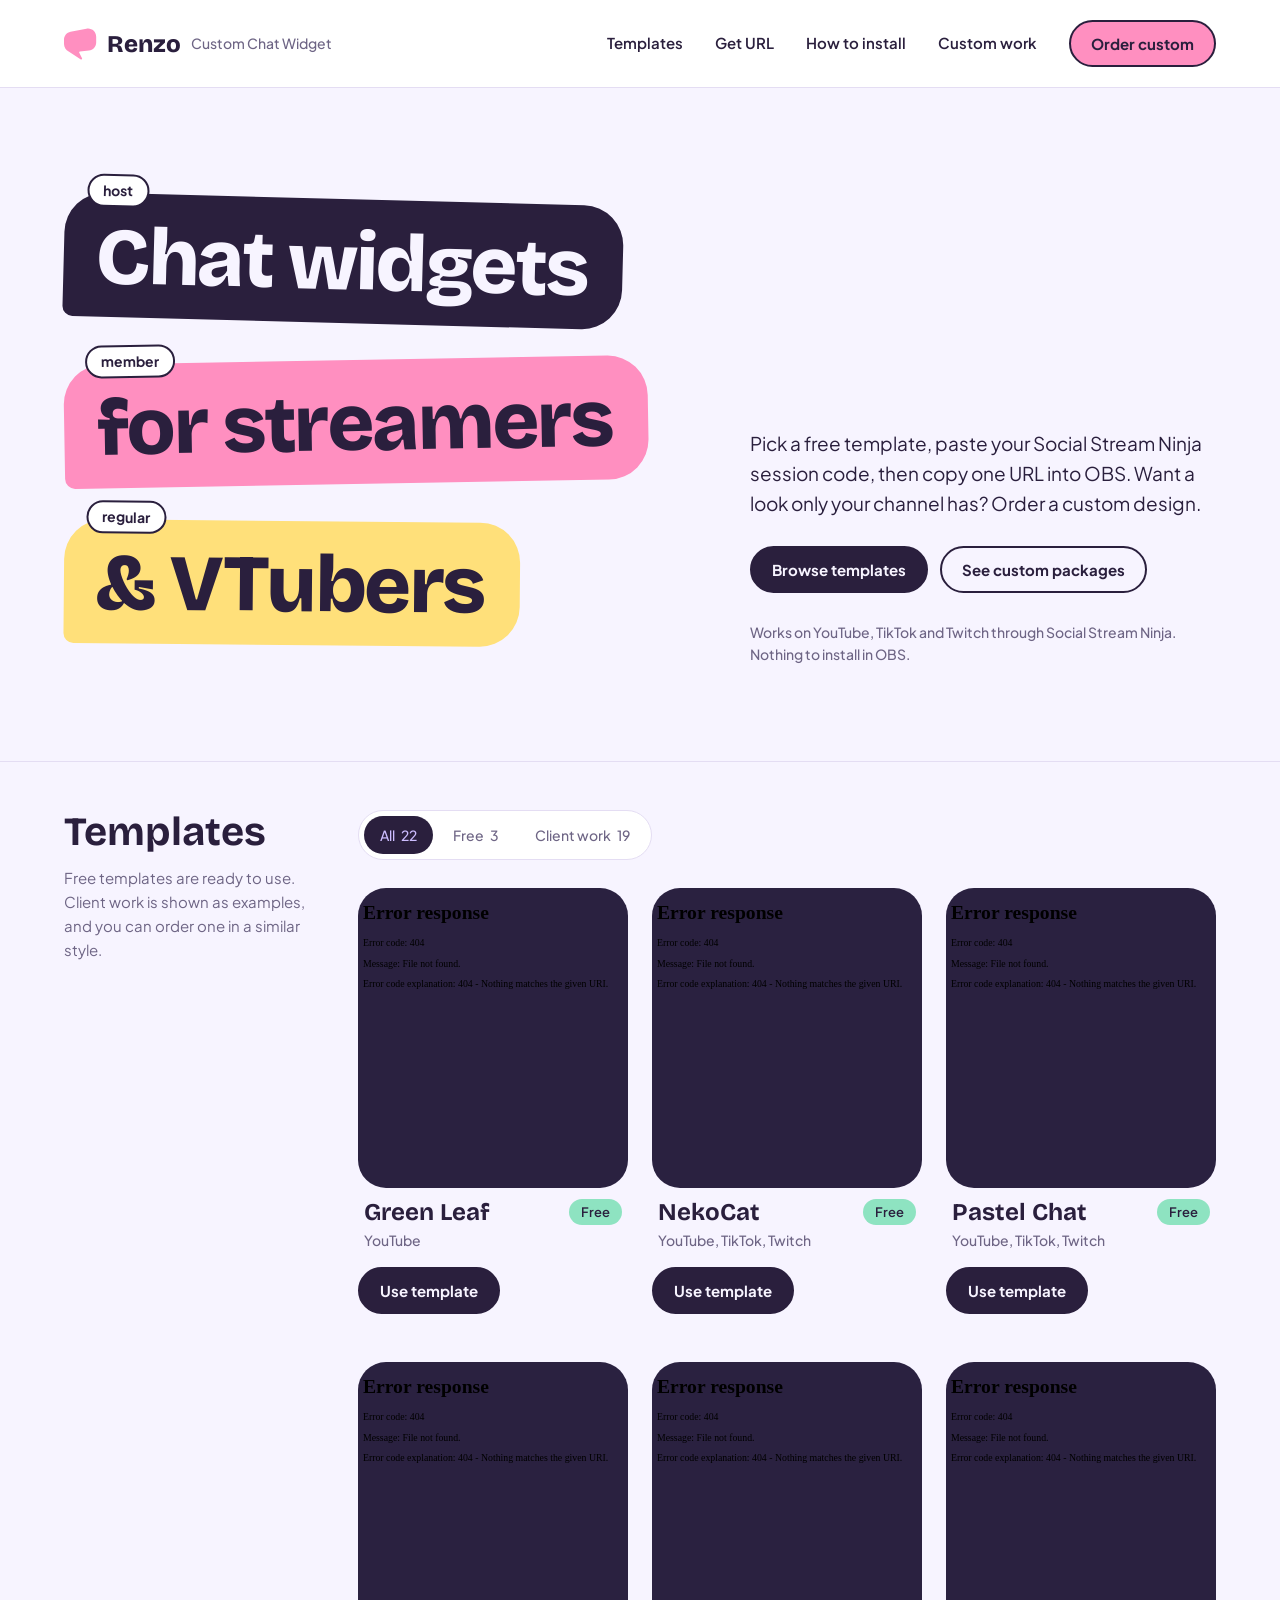
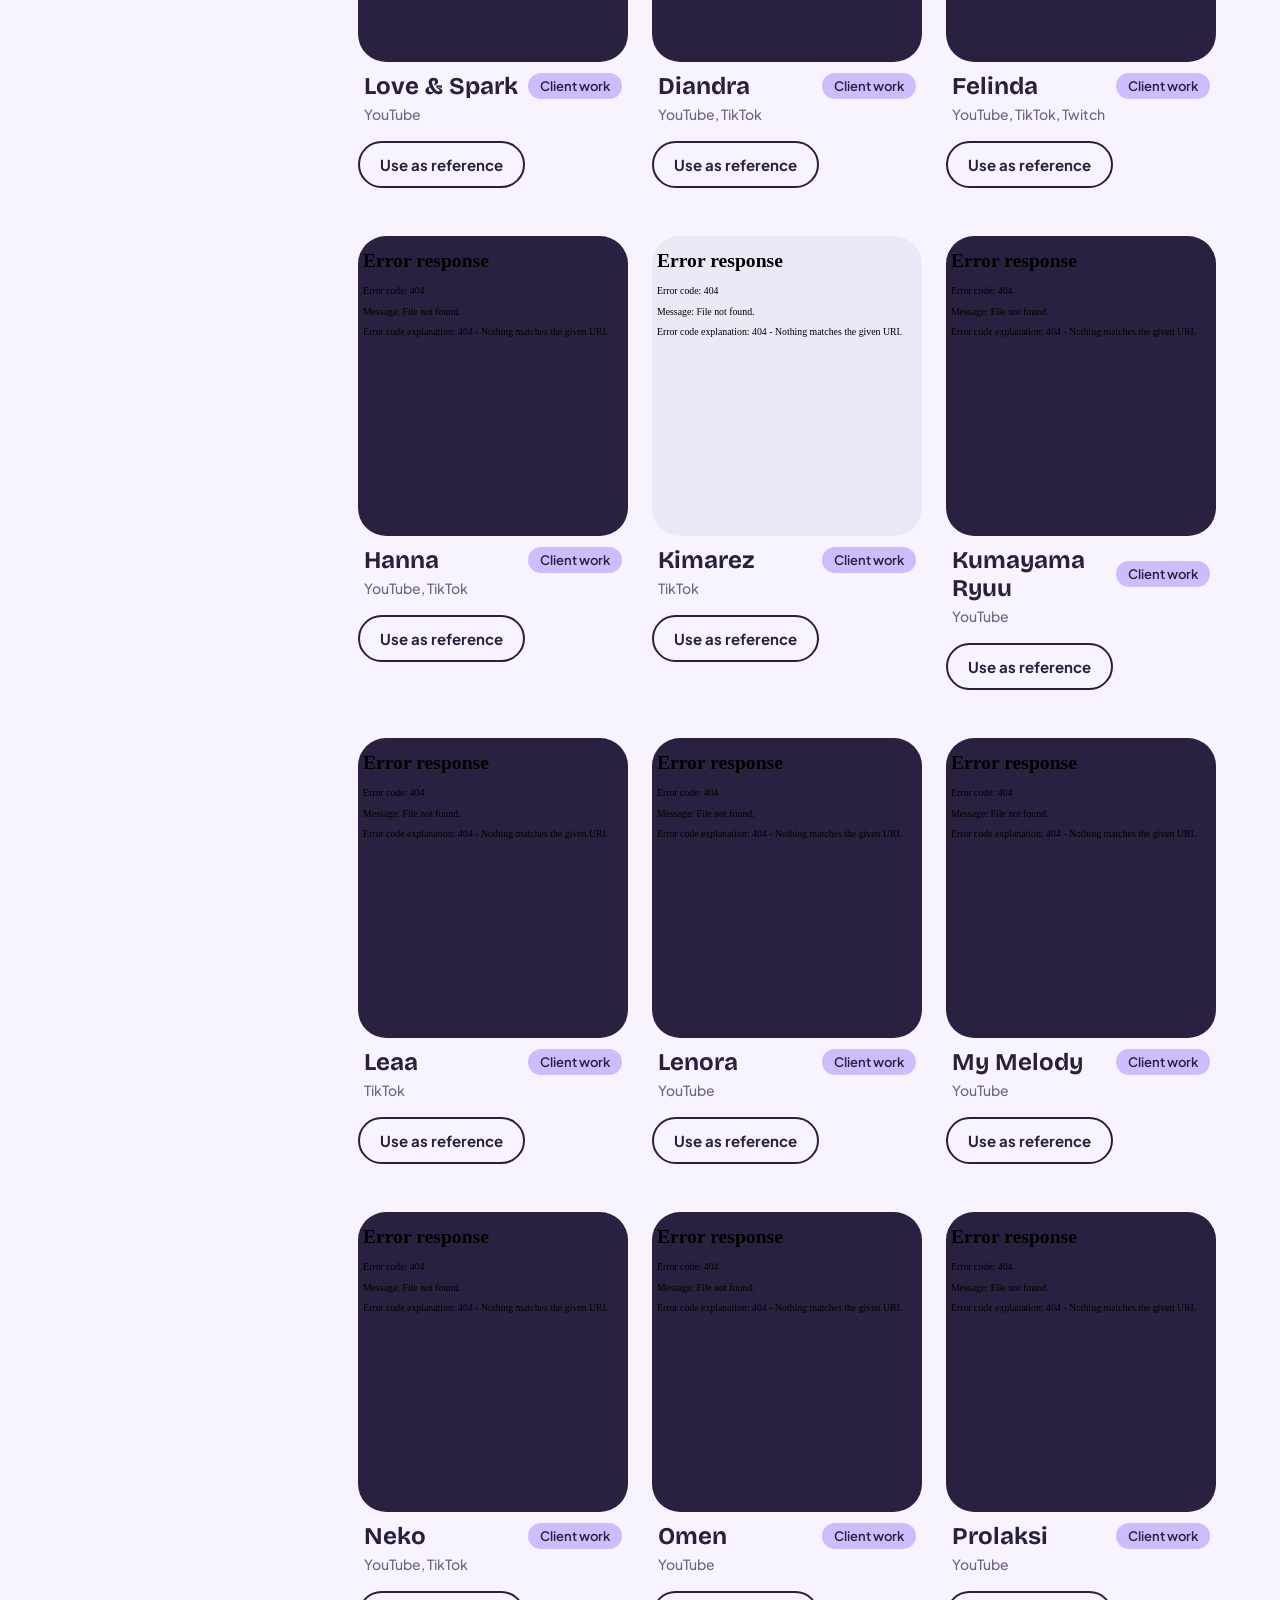
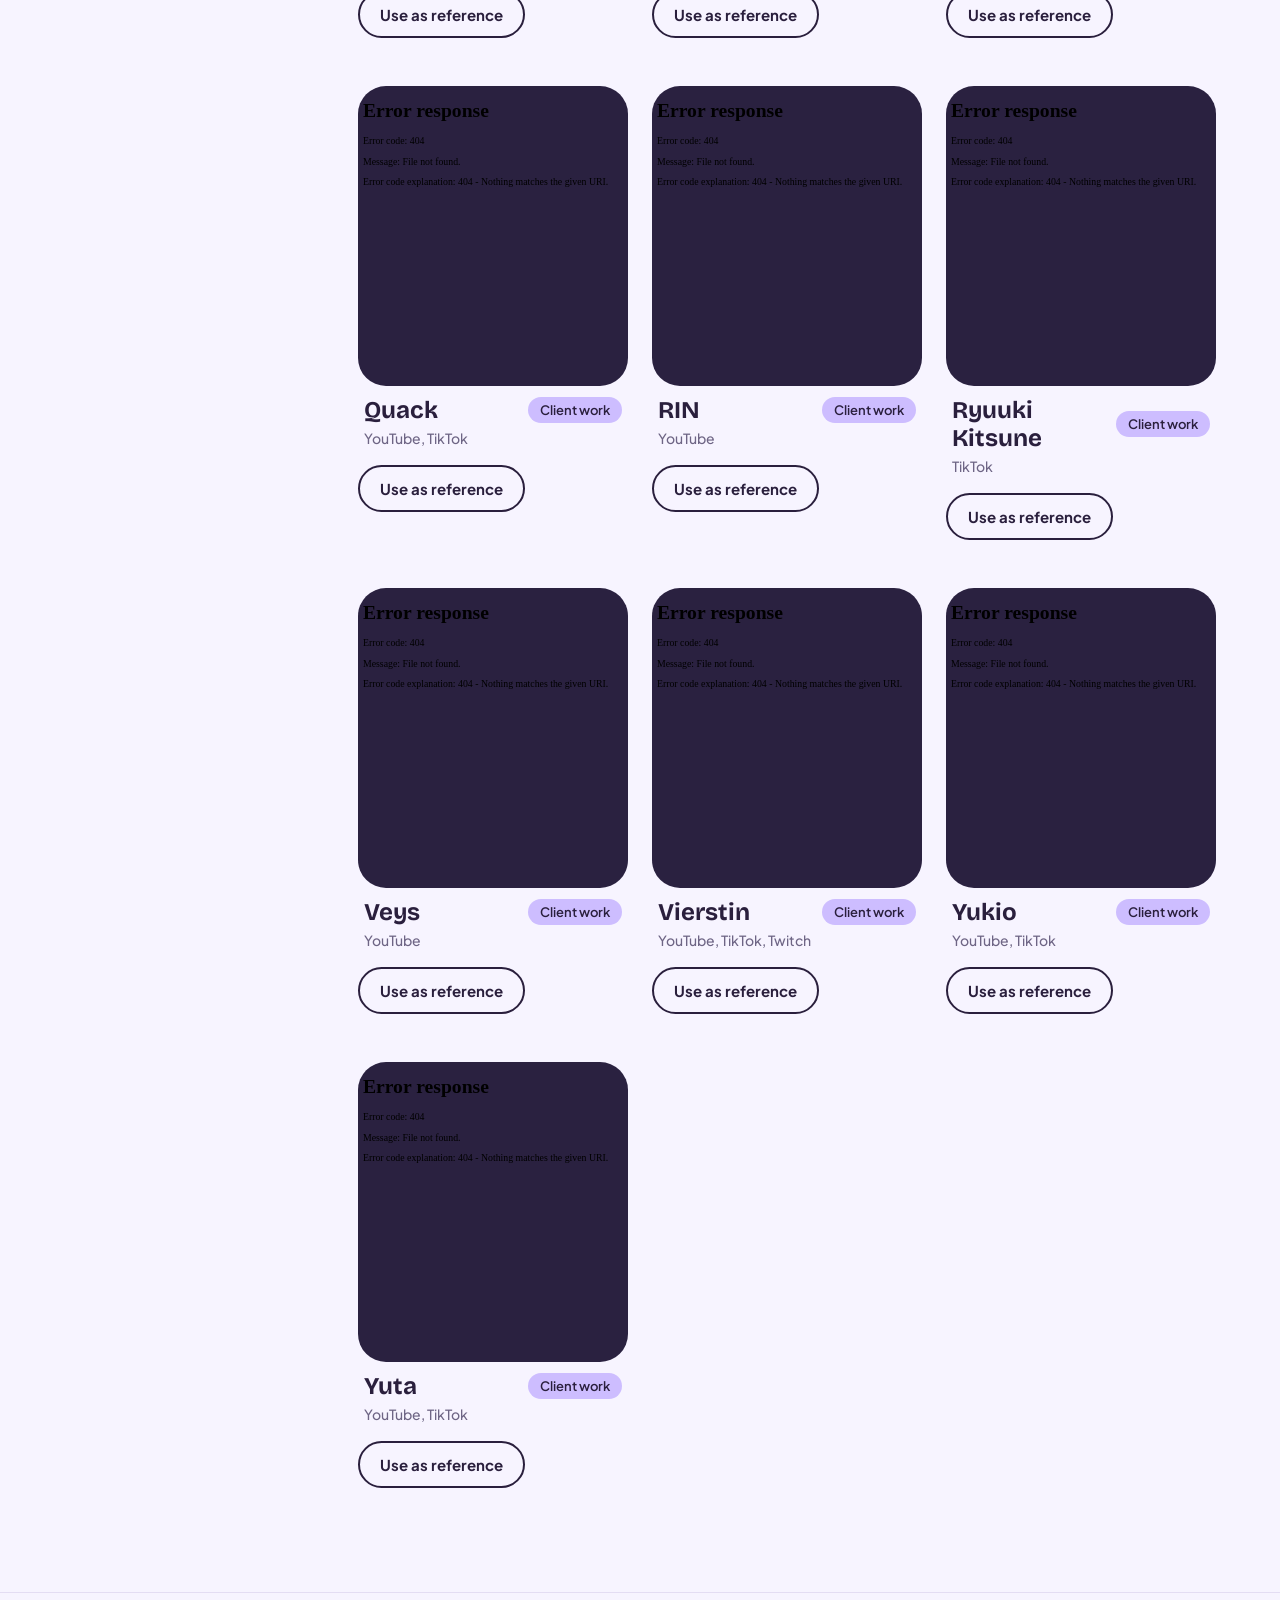
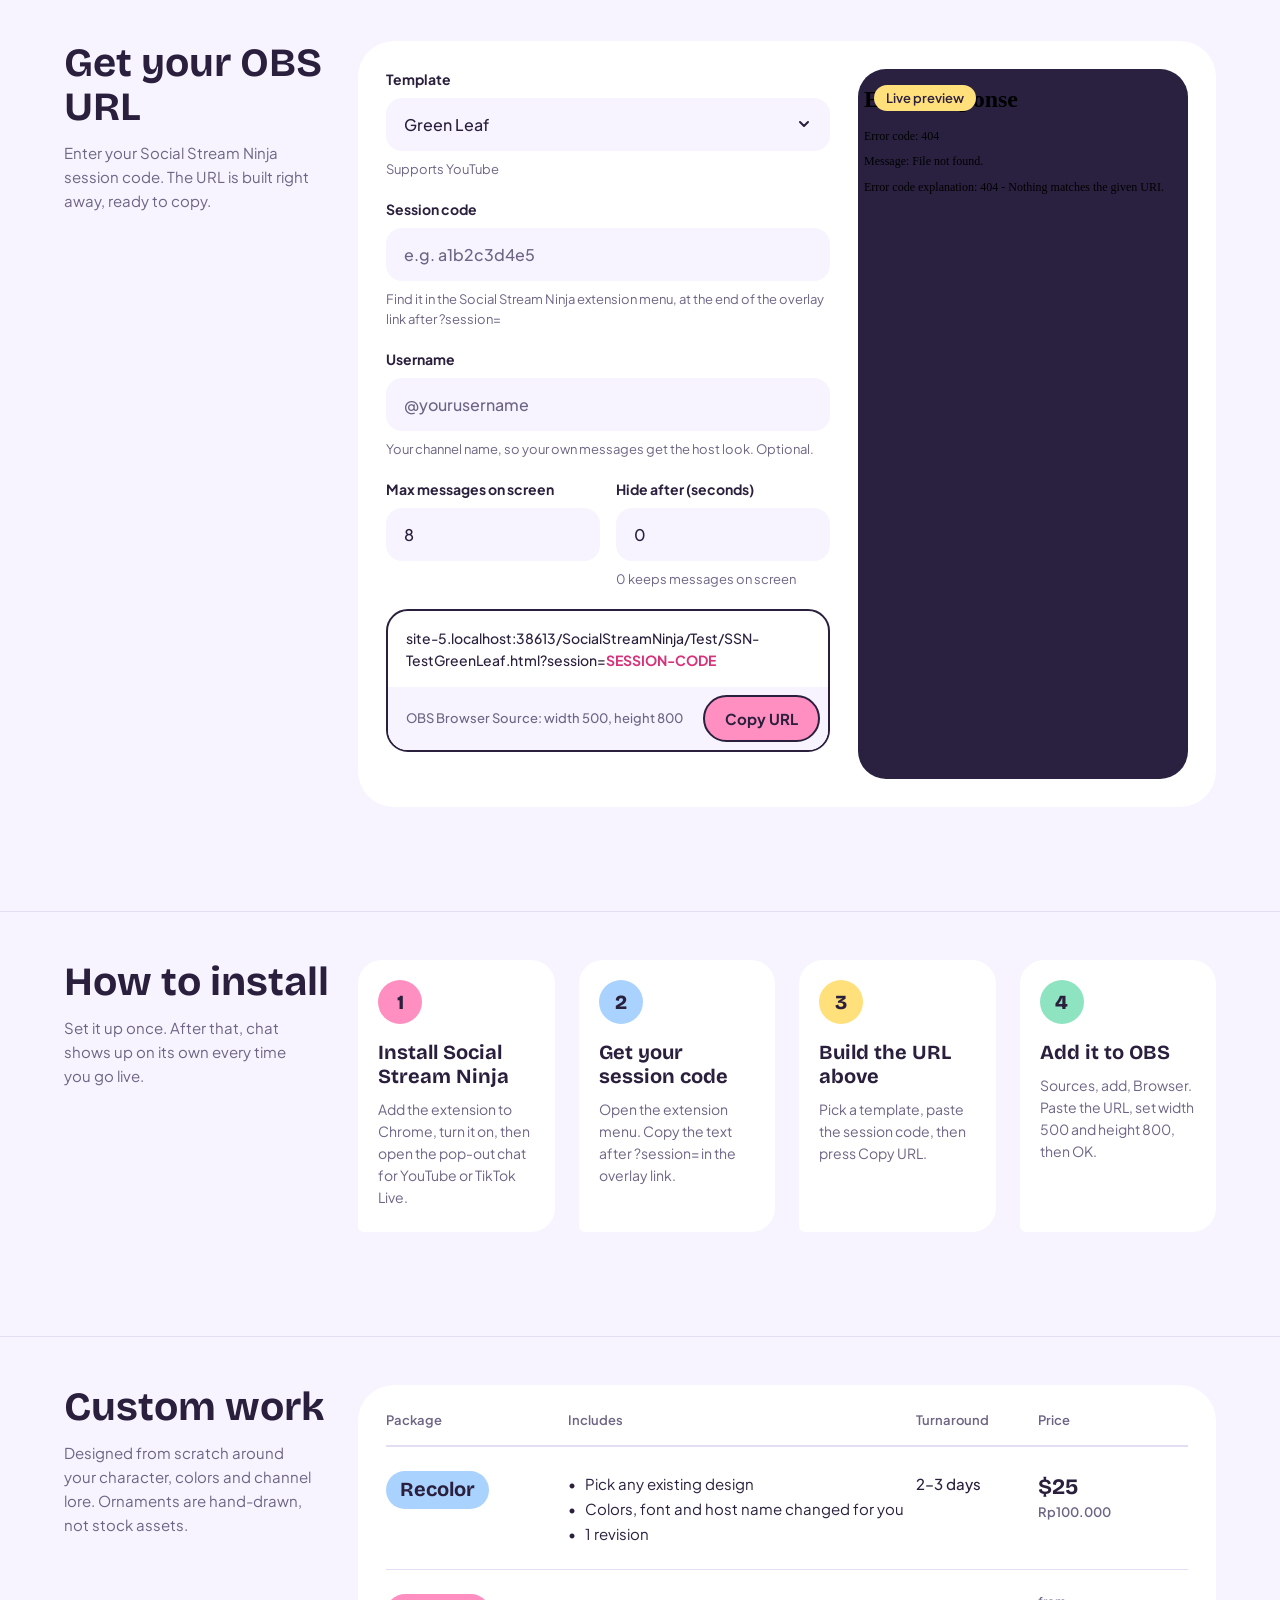
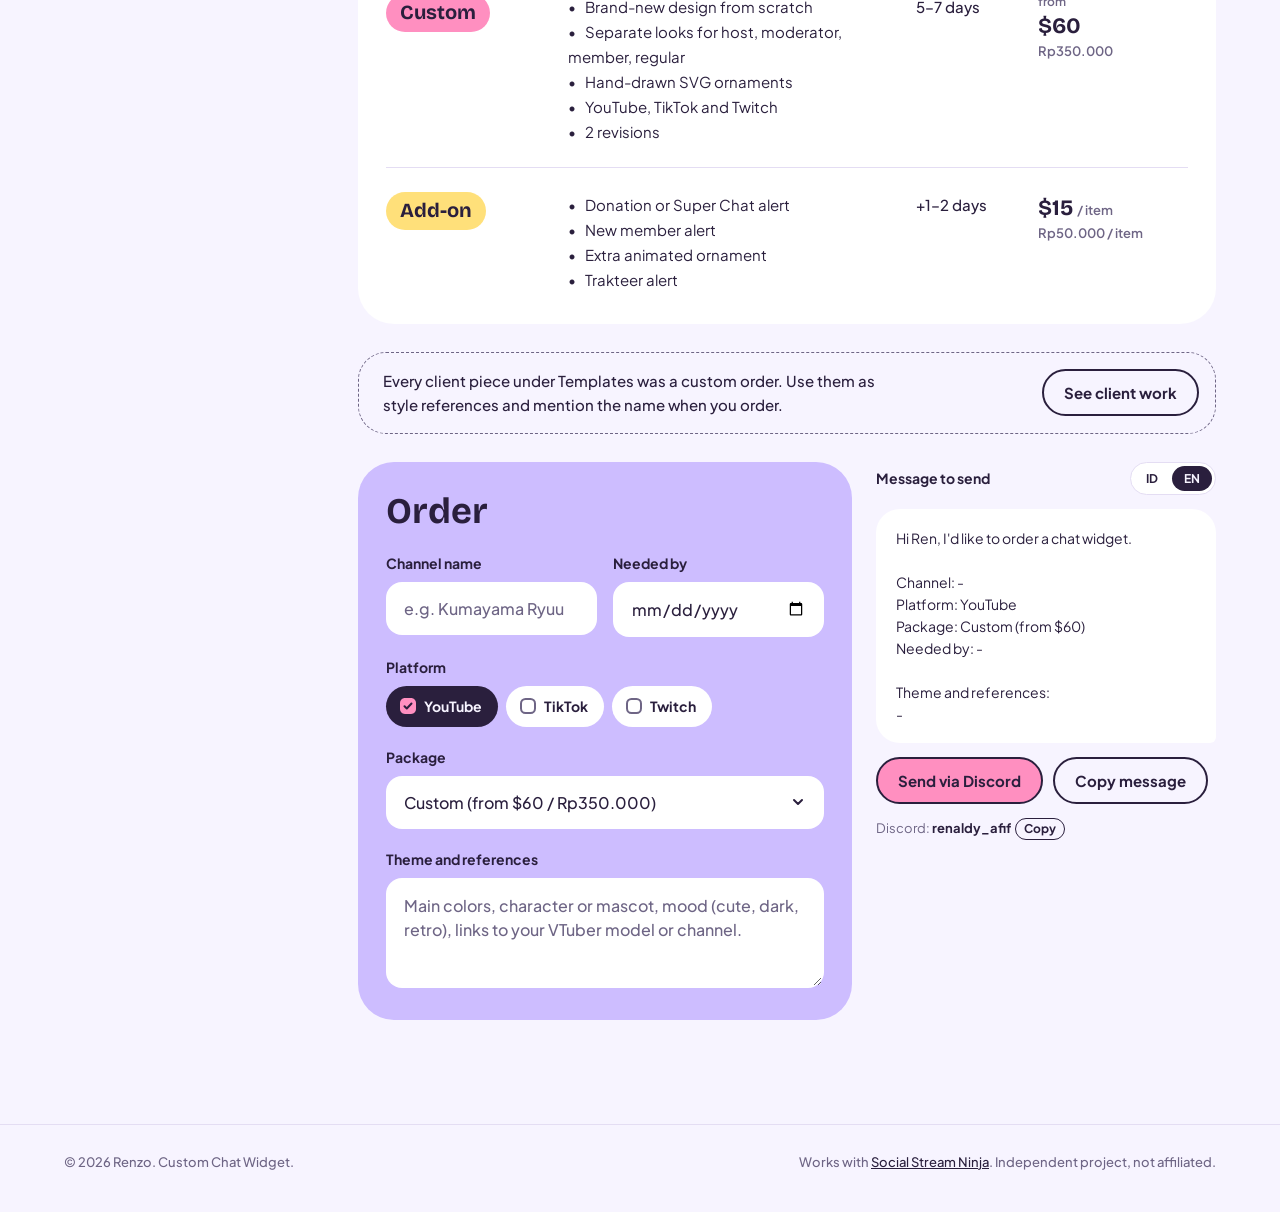
==== commit 04aad56e: "Use permanent Discord profile link for order button Co-Authored-By: Claude Opus 5.5 <noreply@anthrop" ====
--- a/index.html
+++ b/index.html
@@ -510,7 +510,7 @@
   greeting: { id:"Halo Ren", en:"Hi Ren" },
   siteBase: "https://renzo-gith.github.io/custom-chat-widget/", // dipakai kalau halaman dibuka di luar GitHub Pages
   discordUser: "renaldy_afif",                    // username Discord untuk order lewat DM. Kosong = tombol Kirim disembunyikan
-  discord: "https://discord.gg/TaWeYUFw",        // link undangan pertemanan dari menu Add Friend (cek masa berlakunya)
+  discord: "https://discord.com/users/710868267798888541", // link profil Discord (permanen, pakai User ID)
   contact: "",   // kontak yang ditampilkan di bawah tombol, contoh "Discord: renzo.widget"
   // Harga: usd & idr. from:true = "mulai", unit:true = "/ item"
   packages: [
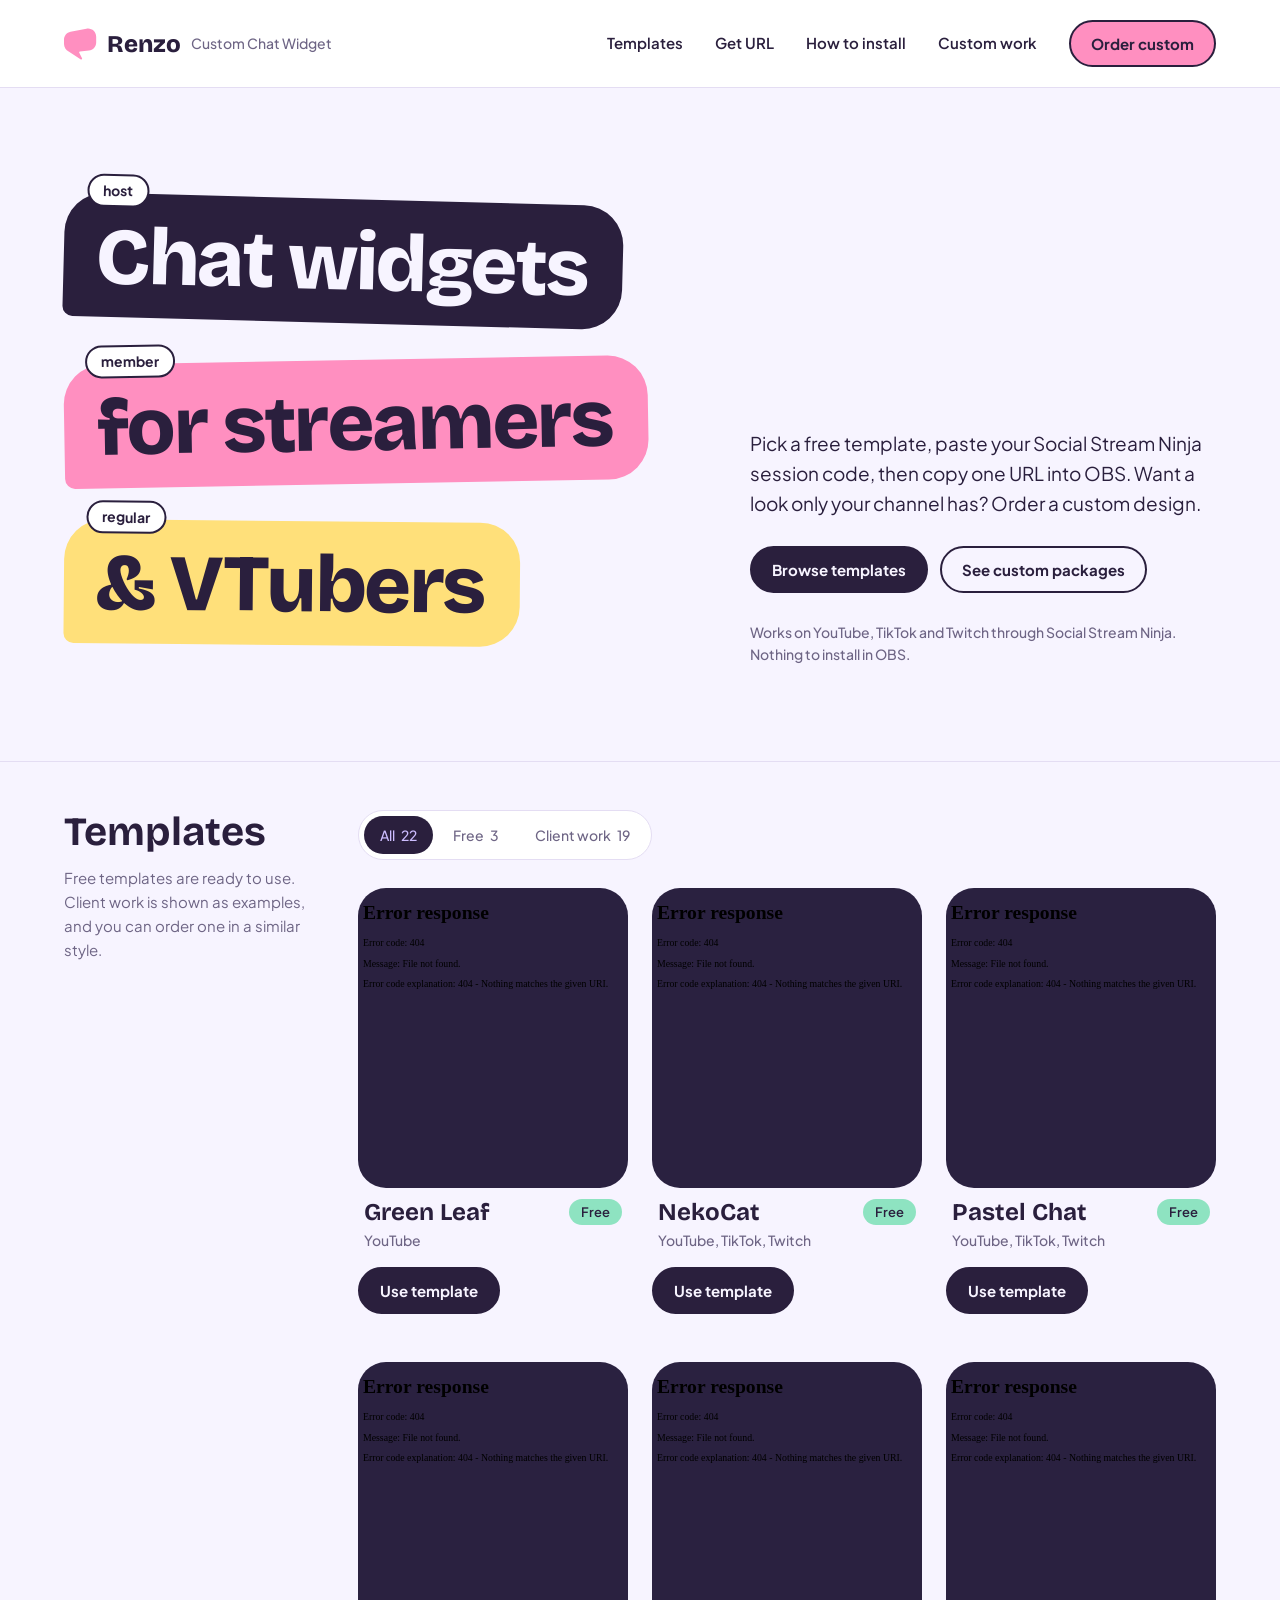
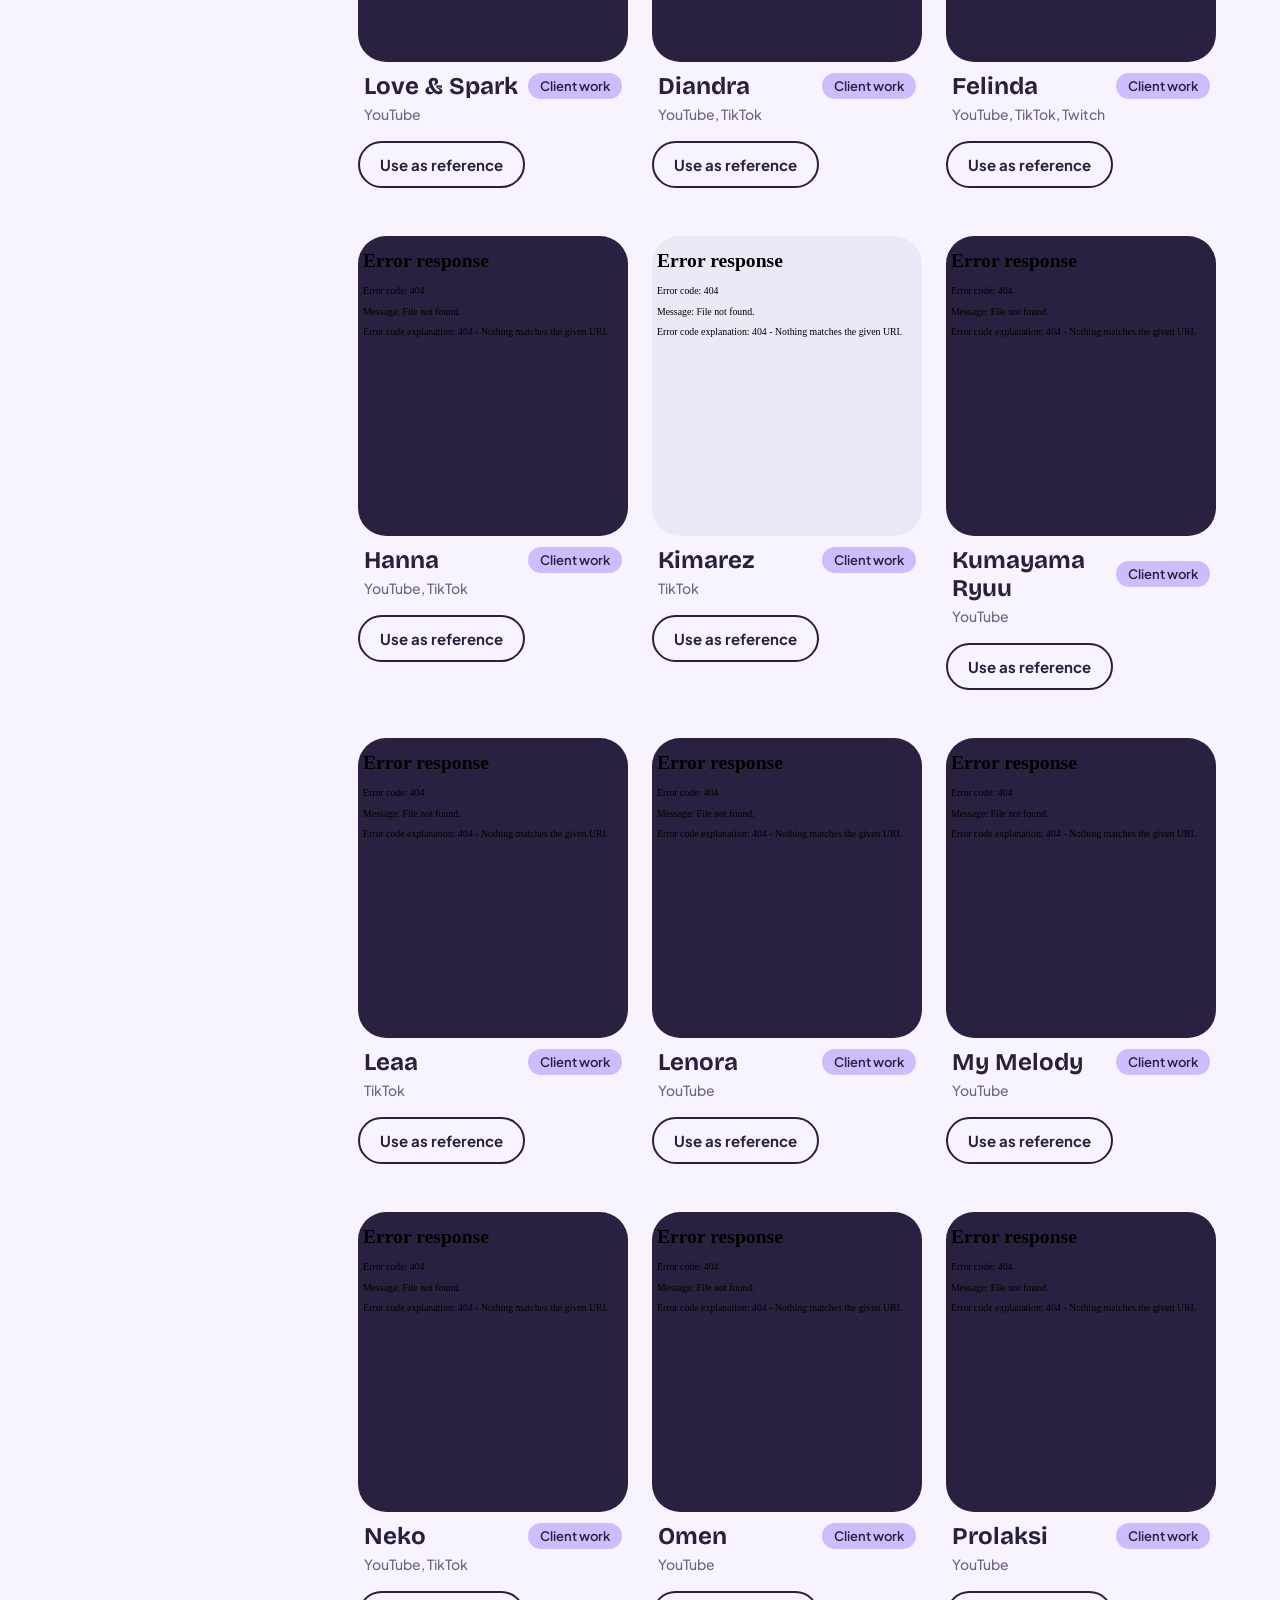
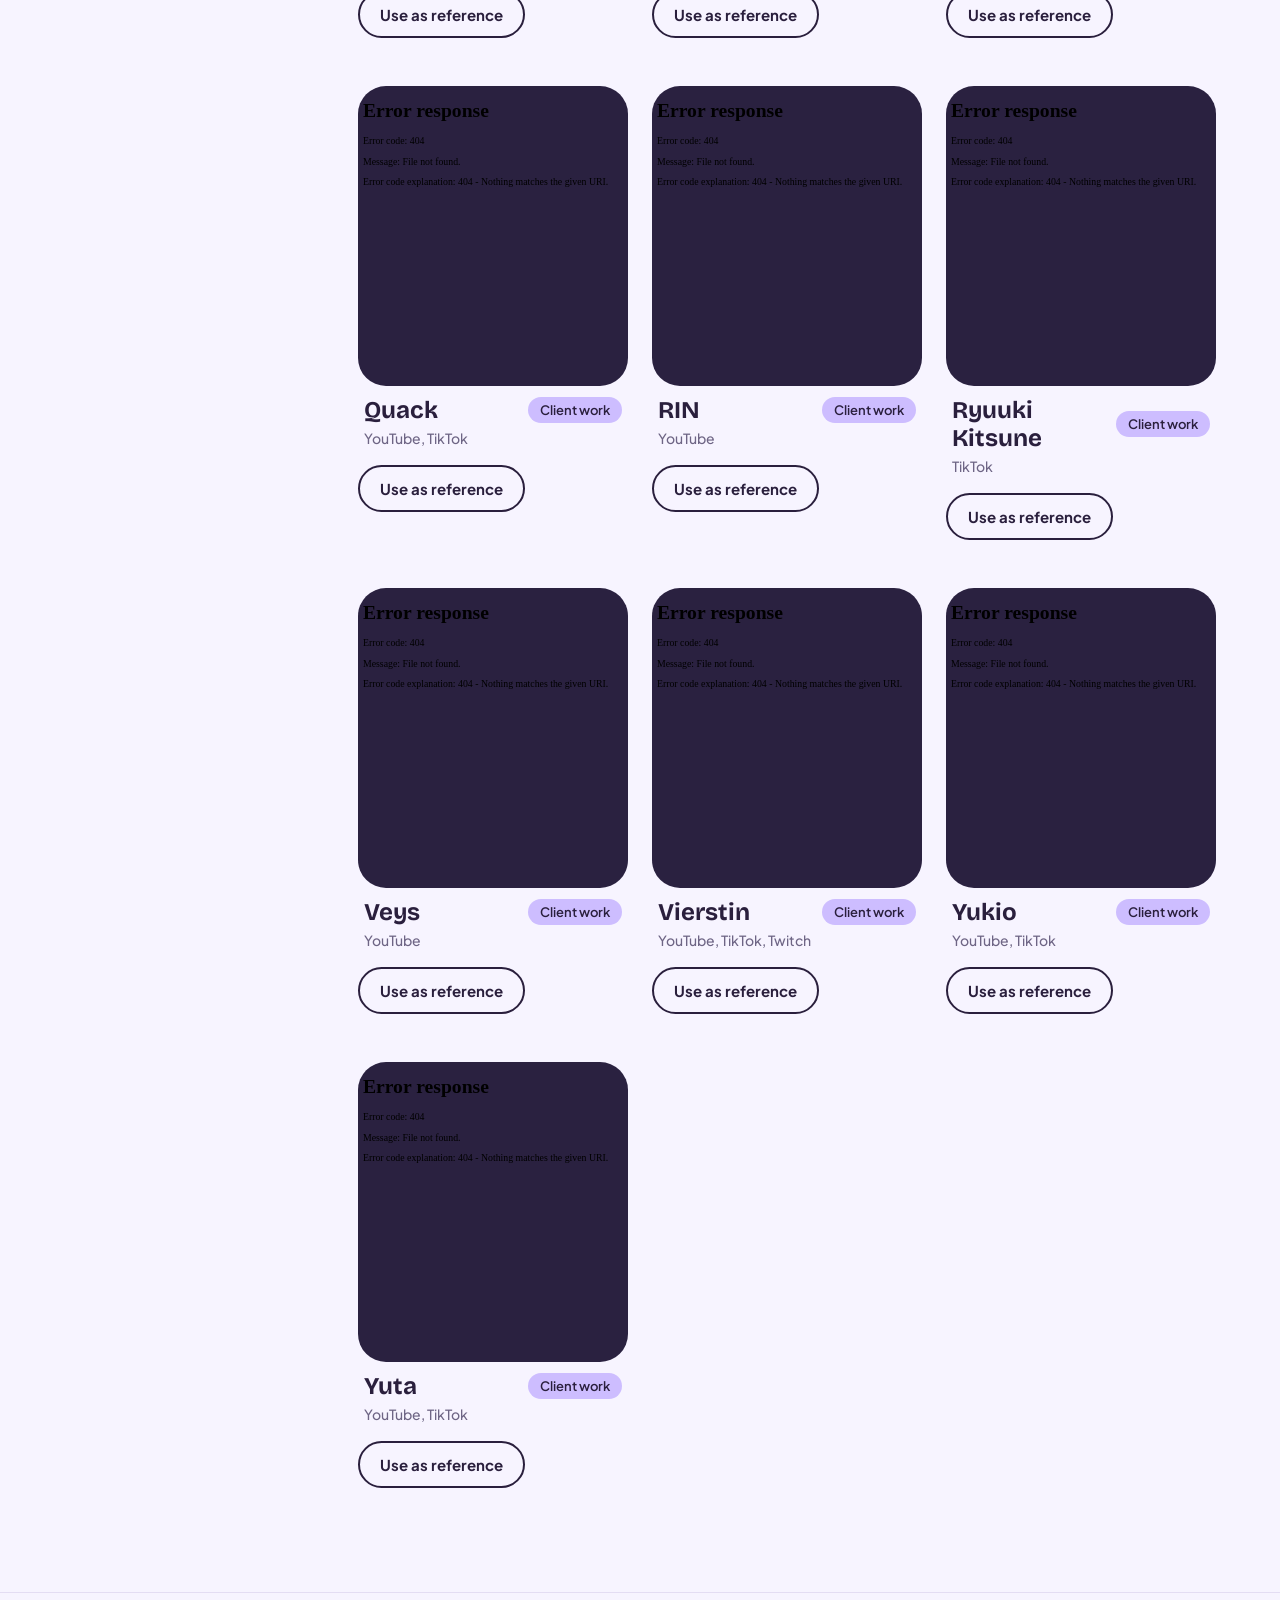
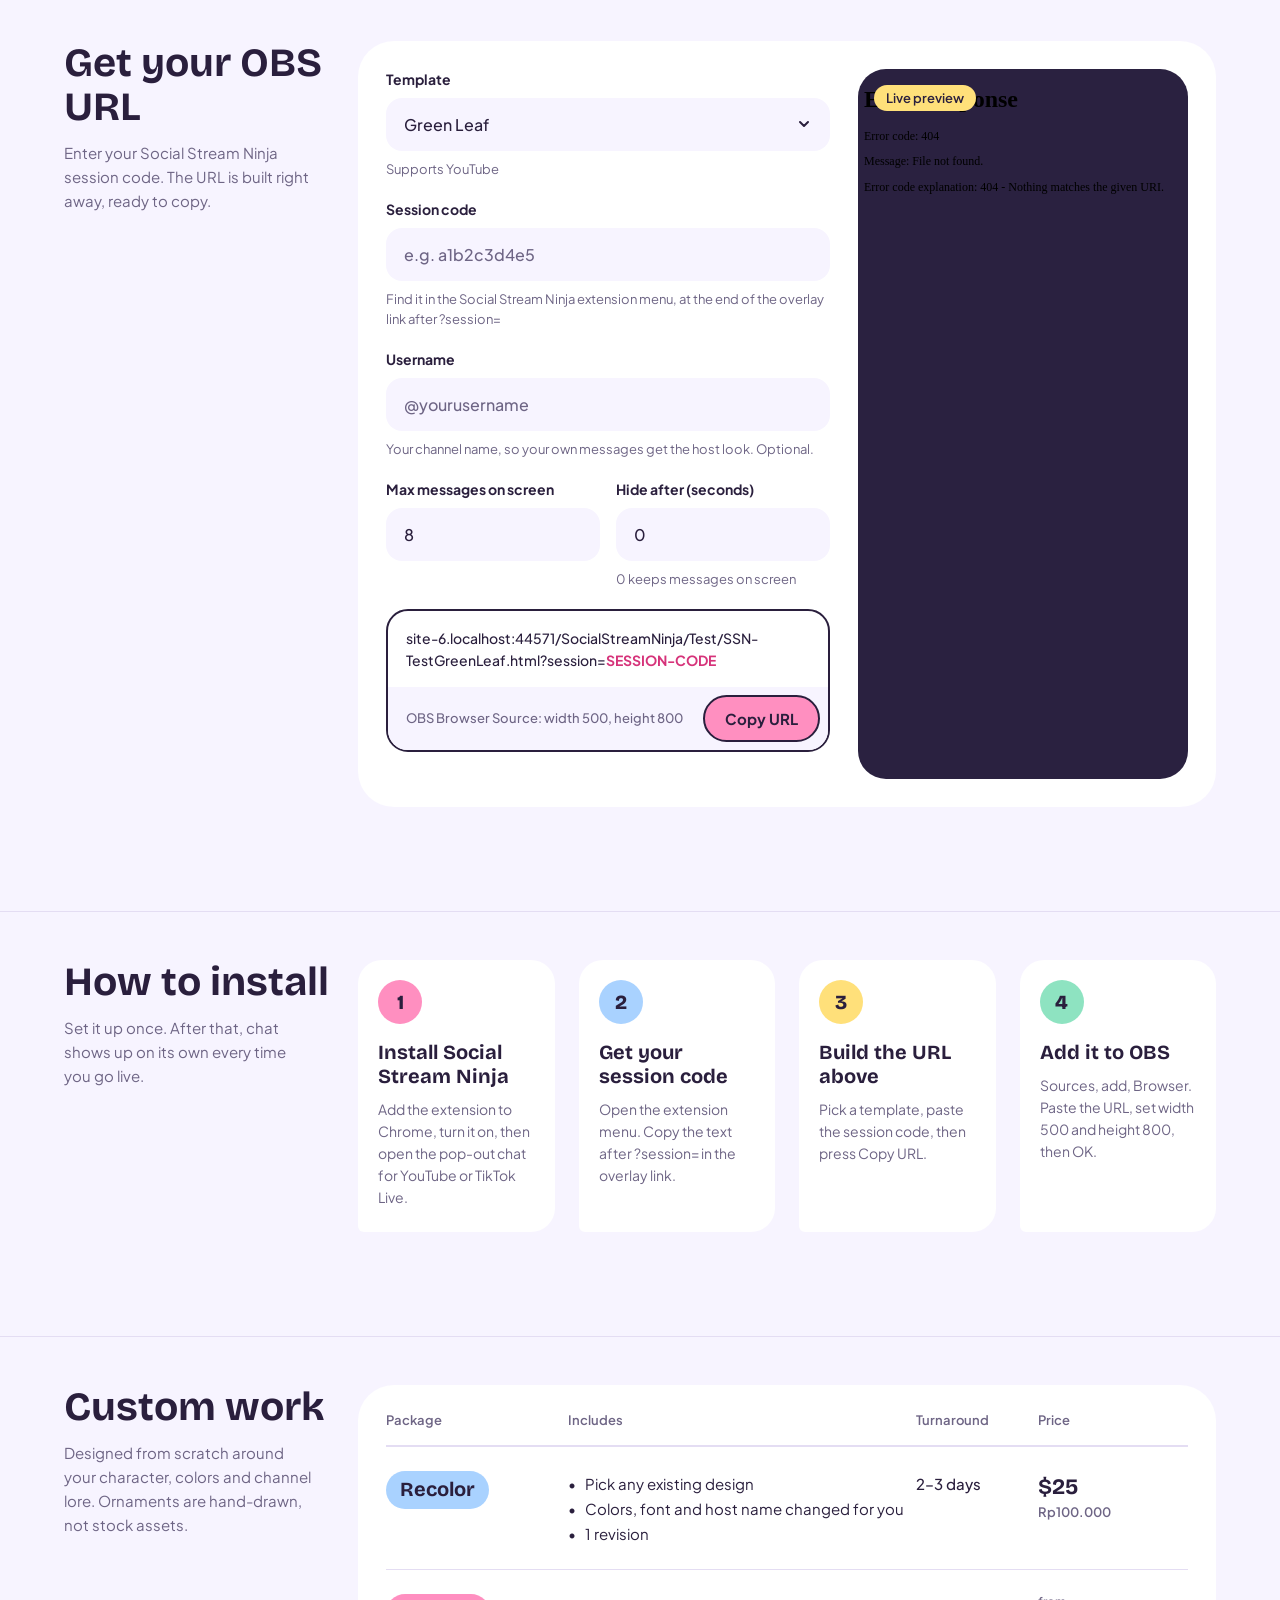
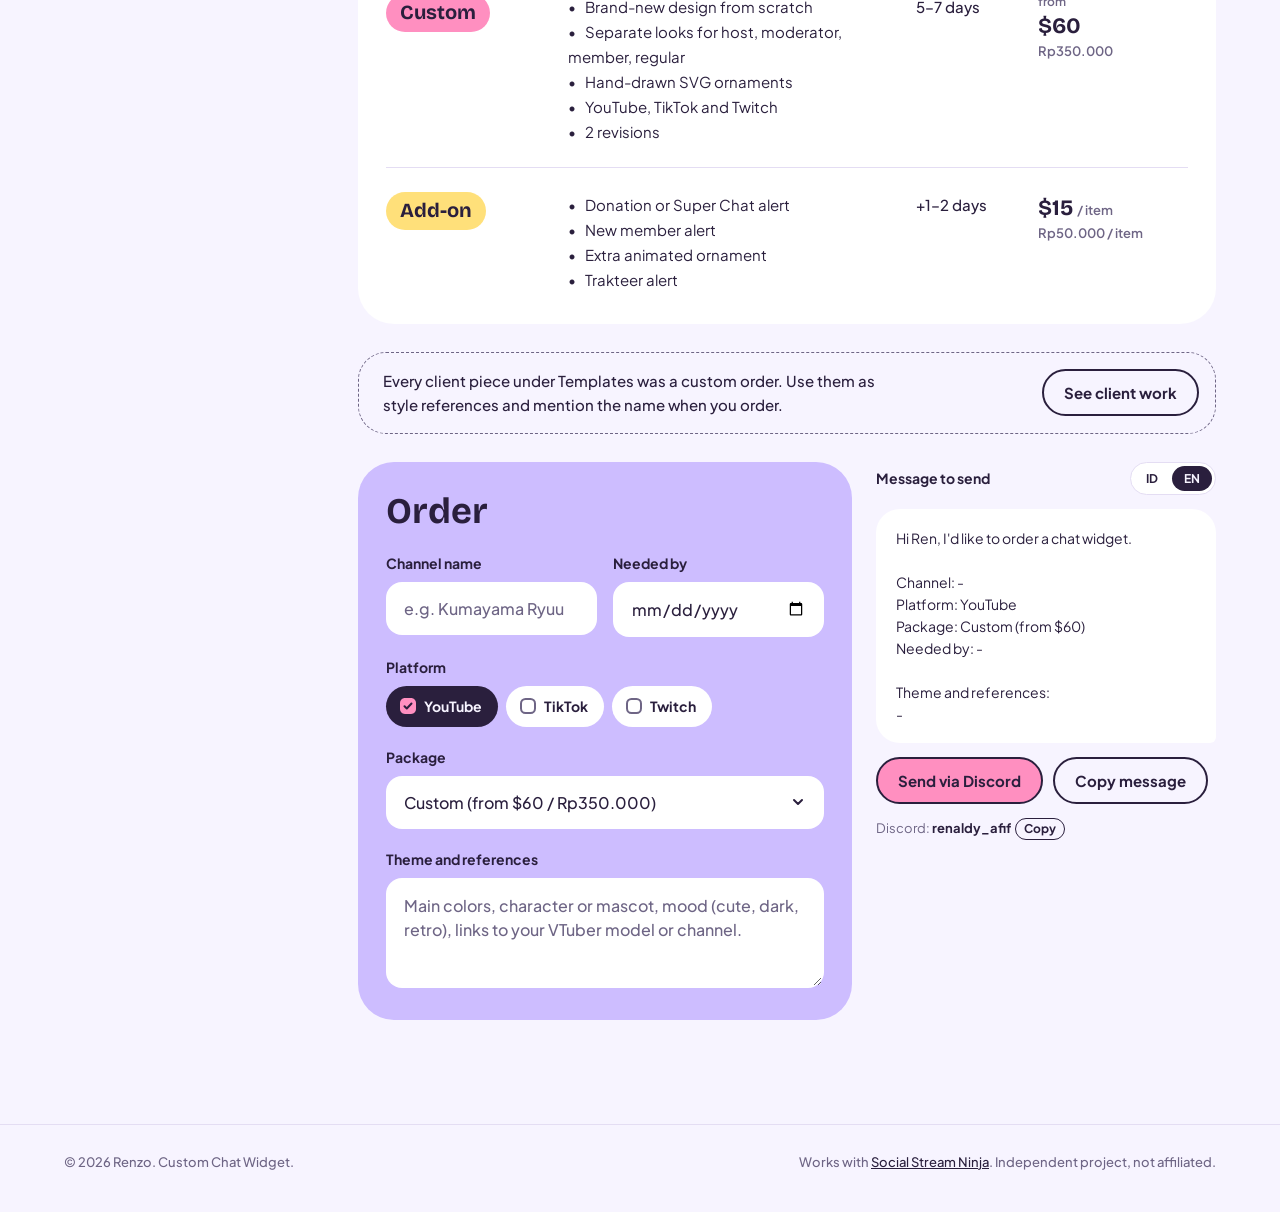
==== commit ab6f2d5a: "Add scroll reveal and active nav state Co-Authored-By: Claude Opus 5.5 <noreply@anthropic.com> Claud" ====
--- a/index.html
+++ b/index.html
@@ -230,6 +230,20 @@
 footer a{color:var(--ink)}
 
 .toast{position:fixed;left:50%;bottom:calc(20px + env(safe-area-inset-bottom,0px));transform:translateX(-50%);z-index:50;padding:12px 18px;border-radius:999px;background:var(--ink);color:var(--paper);font-weight:700;font-size:14px}
+
+/* Scroll: muncul saat masuk layar + navbar */
+.nav{transition:box-shadow .25s ease}
+.nav.scrolled{box-shadow:0 8px 24px -16px rgba(29,27,46,.35)}
+.links a:not(.btn){position:relative;transition:color .2s ease}
+.links a:not(.btn)::after{content:"";position:absolute;left:0;right:0;bottom:-6px;height:2px;border-radius:2px;background:currentColor;transform:scaleX(0);transition:transform .25s ease}
+.links a.active:not(.btn){color:var(--highlight)}
+.links a.active:not(.btn)::after{transform:scaleX(1)}
+.js-rv .rv{opacity:0;transform:translateY(16px);transition:opacity .5s ease,transform .5s cubic-bezier(.2,.7,.2,1);transition-delay:var(--rv-d,0ms)}
+.js-rv .rv.in{opacity:1;transform:none}
+@media (prefers-reduced-motion:reduce){
+  .js-rv .rv{opacity:1;transform:none;transition:none}
+  .nav,.links a:not(.btn),.links a:not(.btn)::after{transition:none}
+}
 
 @media (prefers-reduced-motion:reduce){
   html{scroll-behavior:auto}
@@ -1022,6 +1036,47 @@
 }
 document.getElementById("yr").textContent = new Date().getFullYear();
 renderCards("all");
+// ===== Efek scroll =====
+(function(){
+  const nav = document.querySelector(".nav");
+  const onScroll = () => nav.classList.toggle("scrolled", window.scrollY > 4);
+  addEventListener("scroll", onScroll, { passive:true }); onScroll();
+
+  // Menu aktif sesuai section yang sedang dilihat
+  const links = [...document.querySelectorAll('.links a[href^="#"]:not(.btn)')];
+  const secs = links.map(a => document.querySelector(a.getAttribute("href"))).filter(Boolean);
+  const vis = new Map();
+  const spy = new IntersectionObserver(es => {
+    es.forEach(e => vis.set(e.target, e.isIntersecting));
+    const cur = secs.find(s => vis.get(s));
+    links.forEach(a => {
+      const on = !!cur && a.getAttribute("href") === "#" + cur.id;
+      a.classList.toggle("active", on);
+      if (on) a.setAttribute("aria-current", "true"); else a.removeAttribute("aria-current");
+    });
+  }, { rootMargin:"-45% 0px -50% 0px" });
+  secs.forEach(s => spy.observe(s));
+
+  // Muncul saat masuk layar (sekali saja)
+  if (reduceMotion || !("IntersectionObserver" in window)) return;
+  document.documentElement.classList.add("js-rv");
+  const done = el => { el.classList.remove("rv", "in"); el.style.removeProperty("--rv-d"); };
+  const rv = new IntersectionObserver(es => {
+    es.filter(e => e.isIntersecting).forEach((e, i) => {
+      const el = e.target; rv.unobserve(el);
+      el.style.setProperty("--rv-d", Math.min(i, 5) * 70 + "ms");
+      el.classList.add("in");
+      el.addEventListener("transitionend", ev => { if (ev.target === el && ev.propertyName === "opacity") done(el); });
+      setTimeout(() => done(el), 1200);
+    });
+  }, { rootMargin:"0px 0px -8% 0px", threshold:0.12 });
+  const watch = el => { if (!el || el.classList.contains("rv")) return; el.classList.add("rv"); rv.observe(el); };
+  const SEL = ".hero .stack, .hero-side, .sec-head, .filter, .card, .panel, .steps li, .pk, .port, .order-form, .order-preview";
+  document.querySelectorAll(SEL).forEach(watch);
+  // Kartu template yang dirender ulang (filter / tampilkan semua)
+  new MutationObserver(ms => ms.forEach(m => m.addedNodes.forEach(n => { if (n.nodeType === 1 && n.matches(".card")) watch(n); })))
+    .observe(document.getElementById("cards"), { childList:true });
+})();
 </script>
 </body>
 </html>
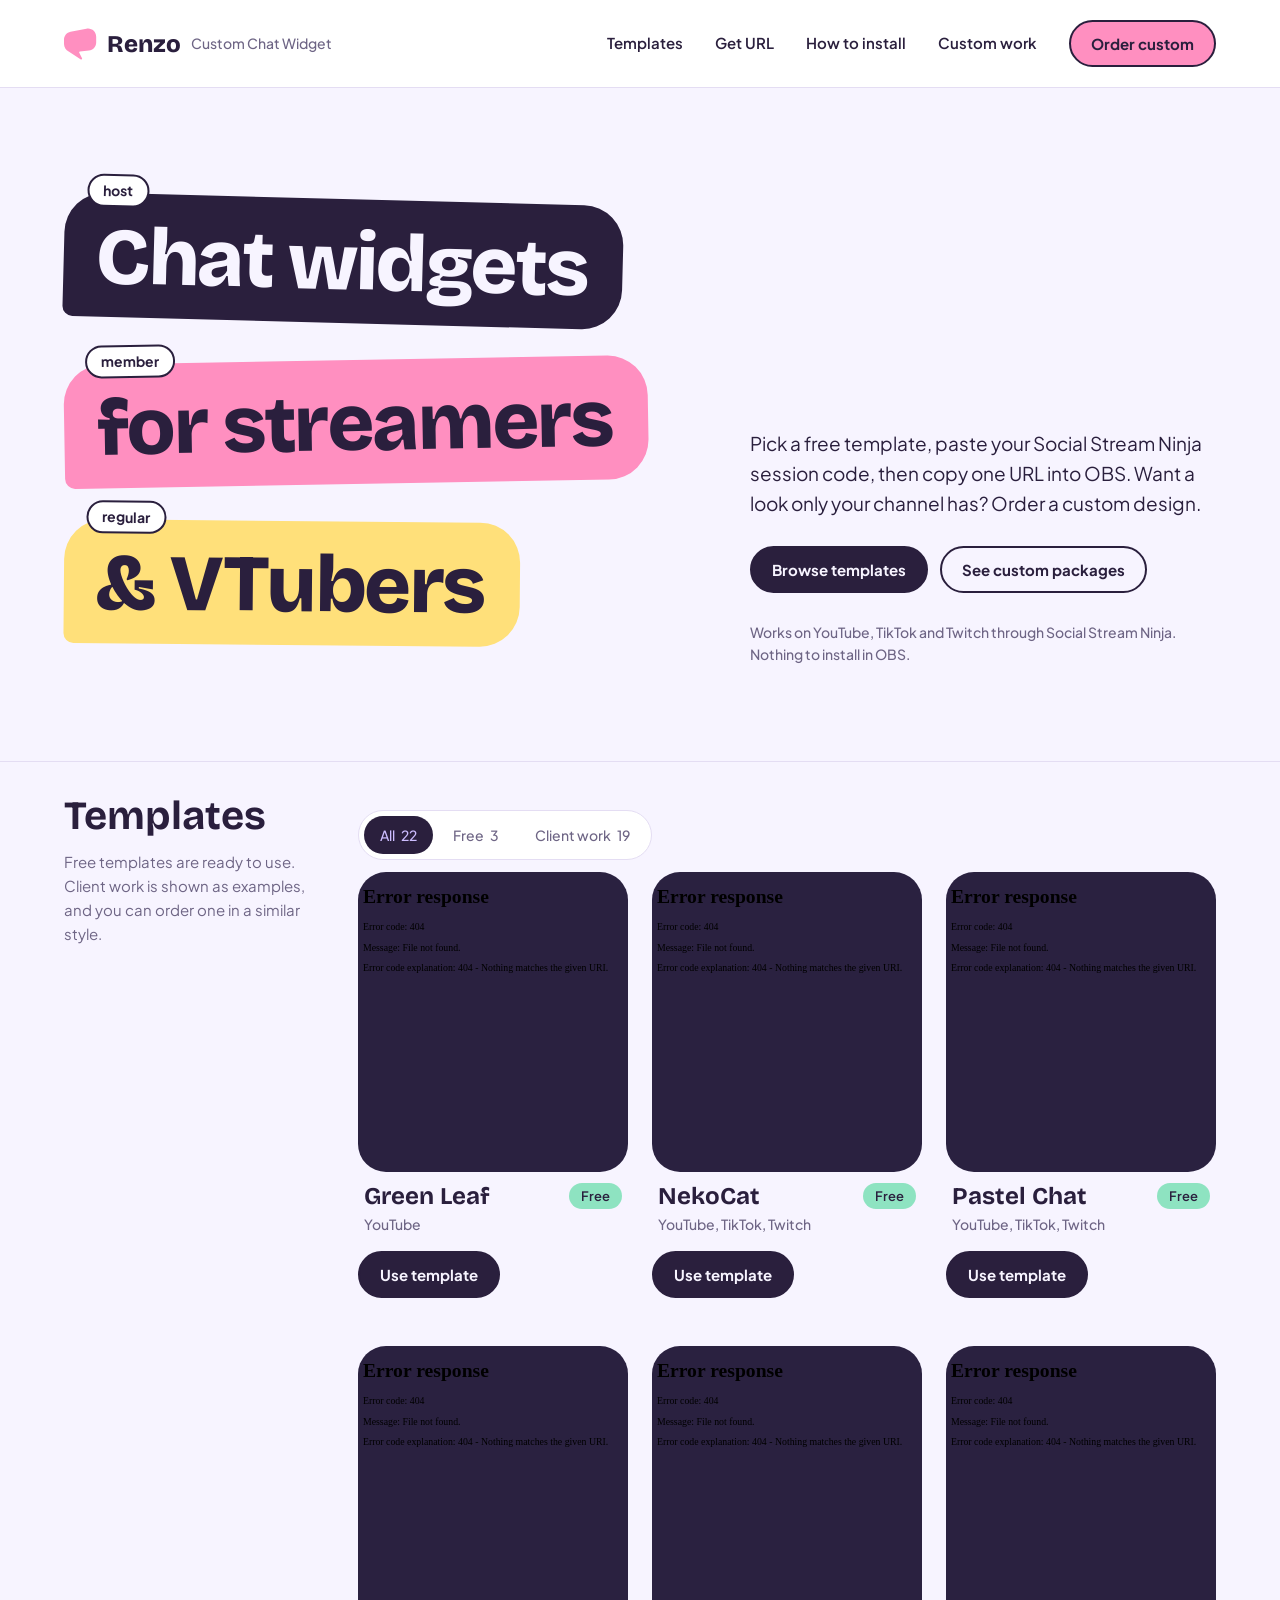
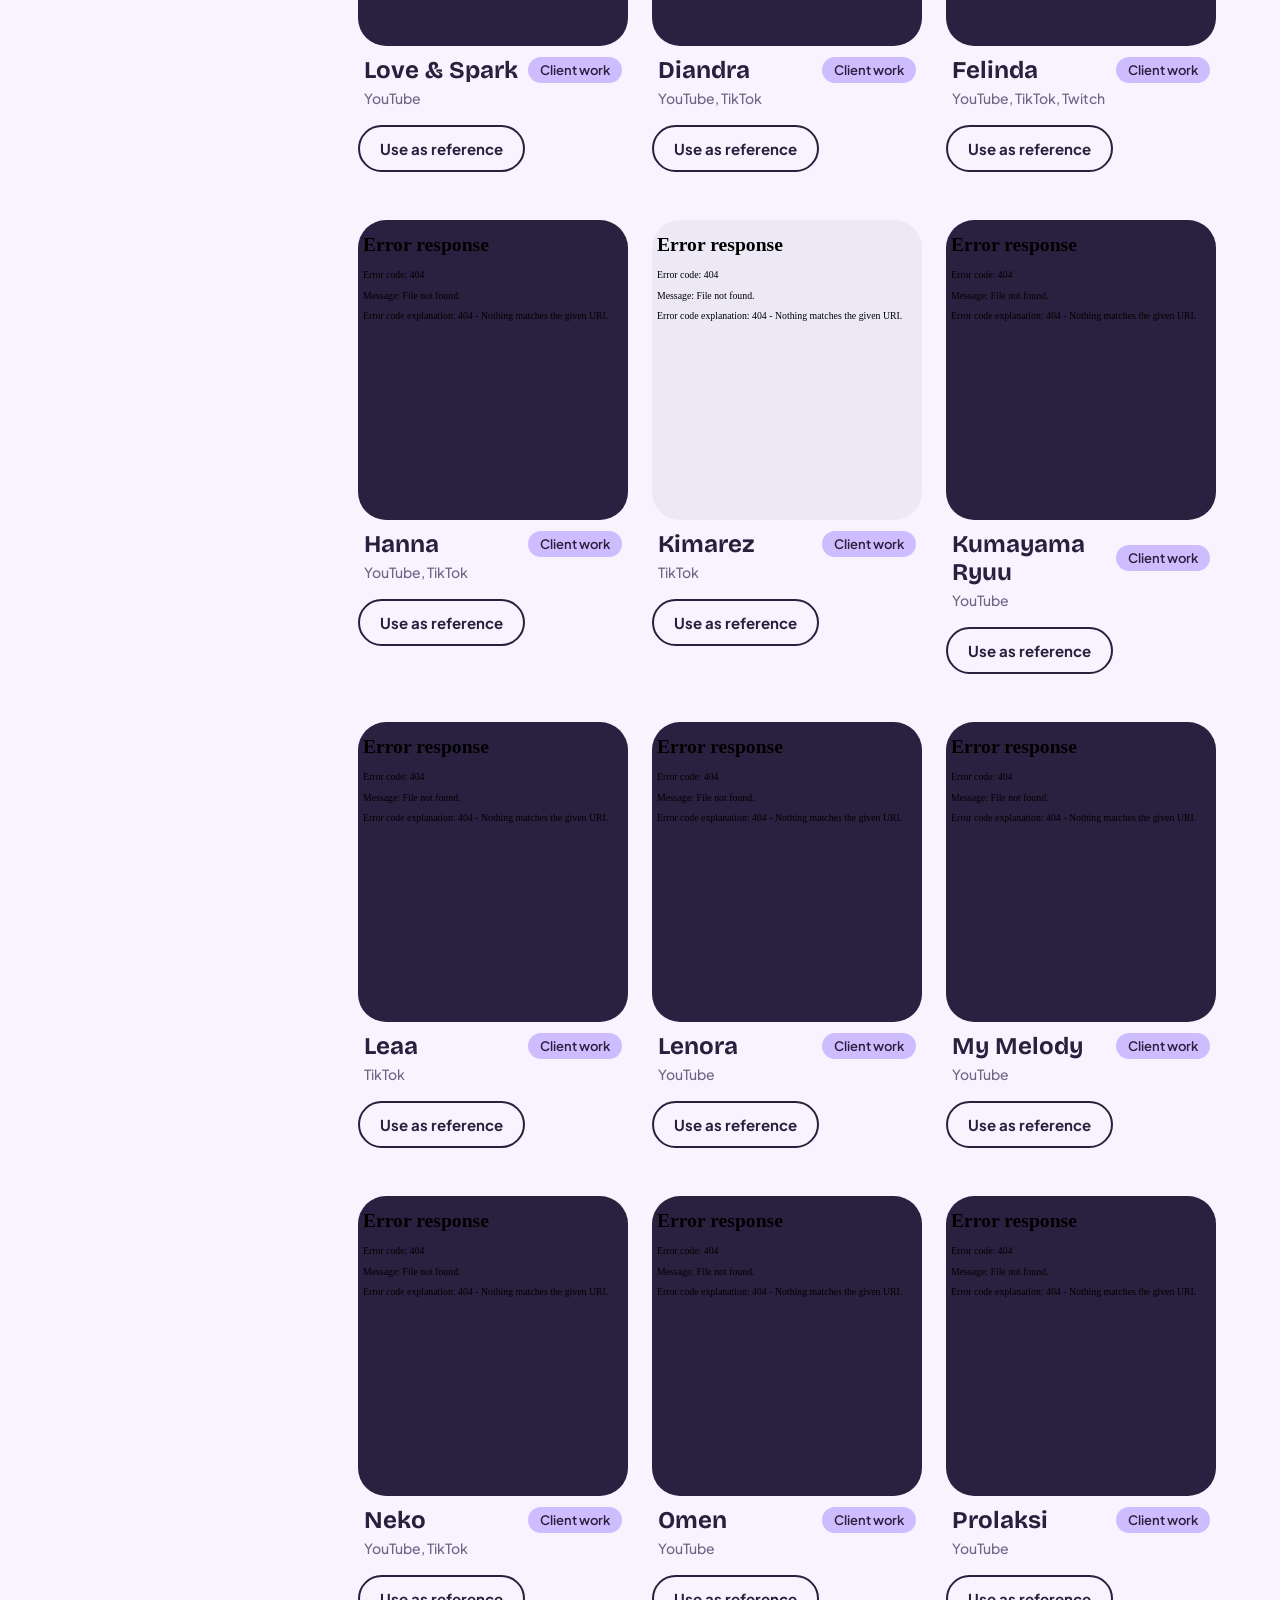
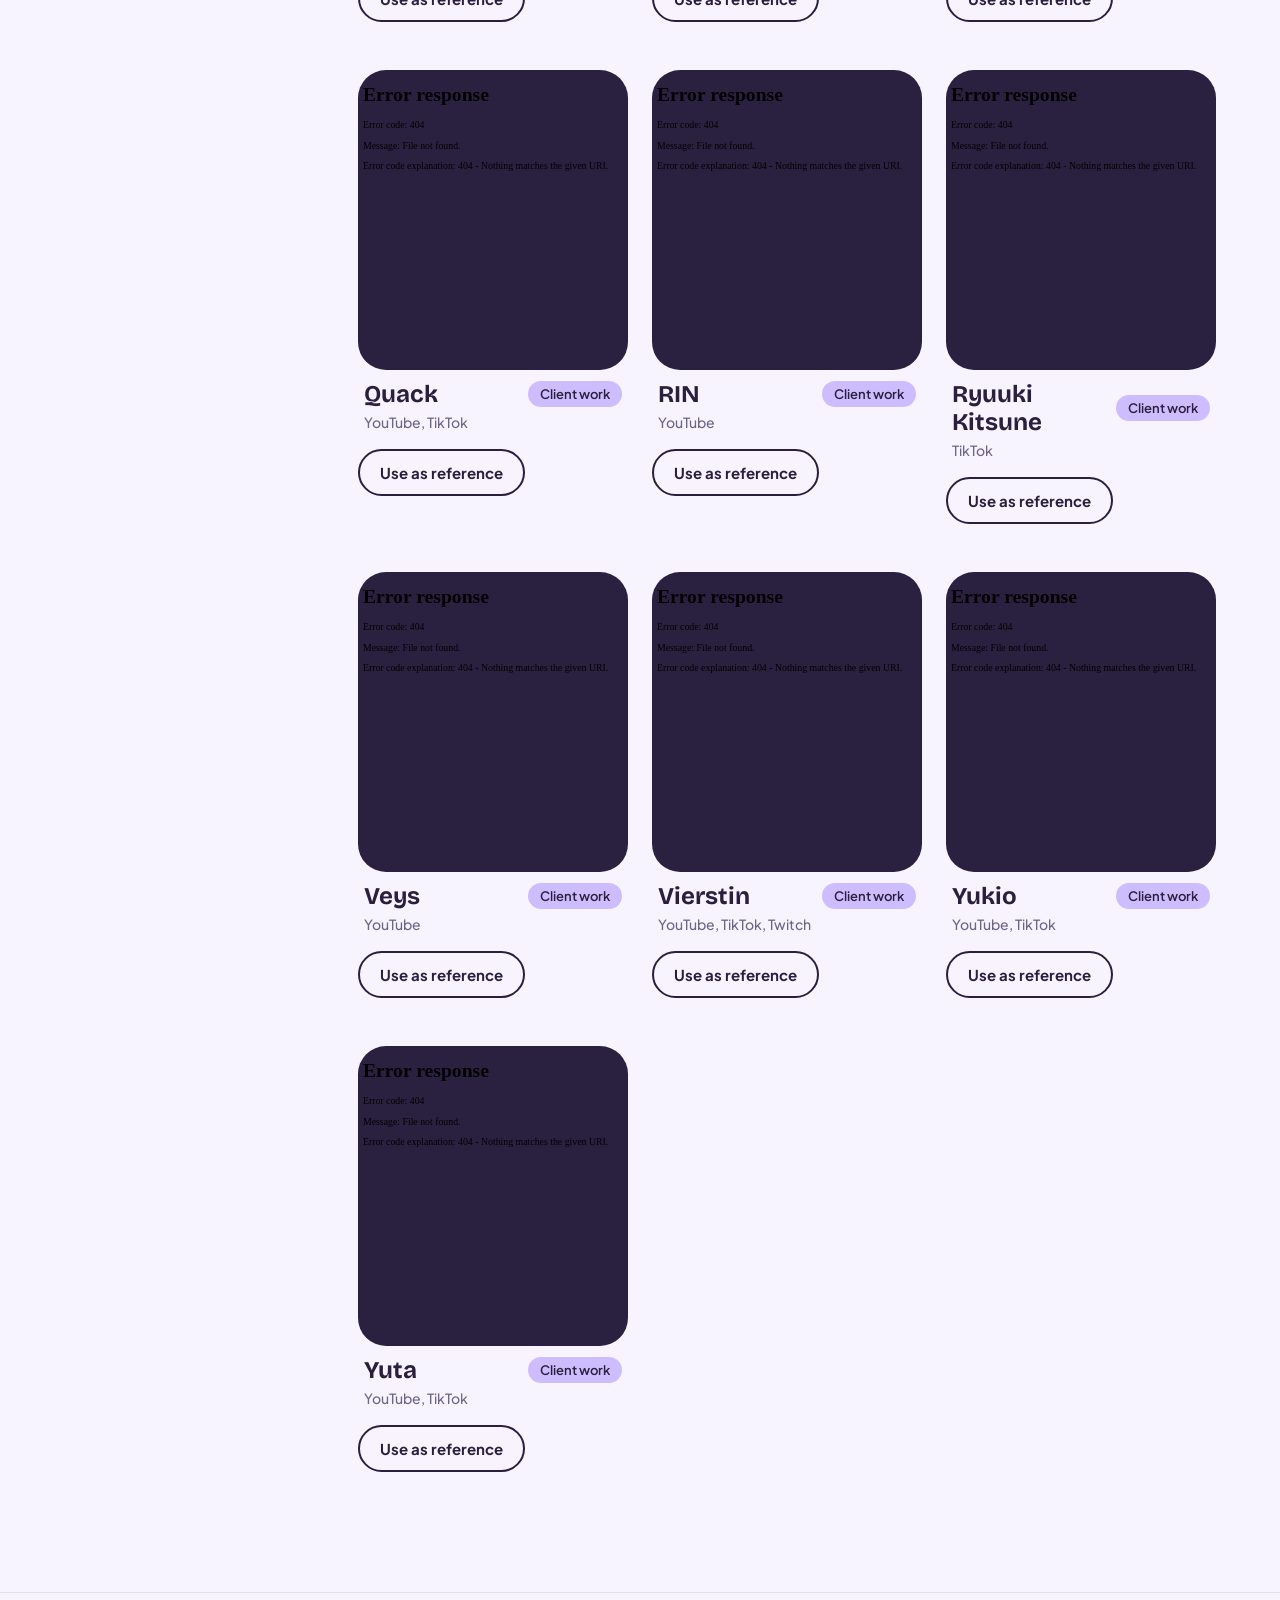
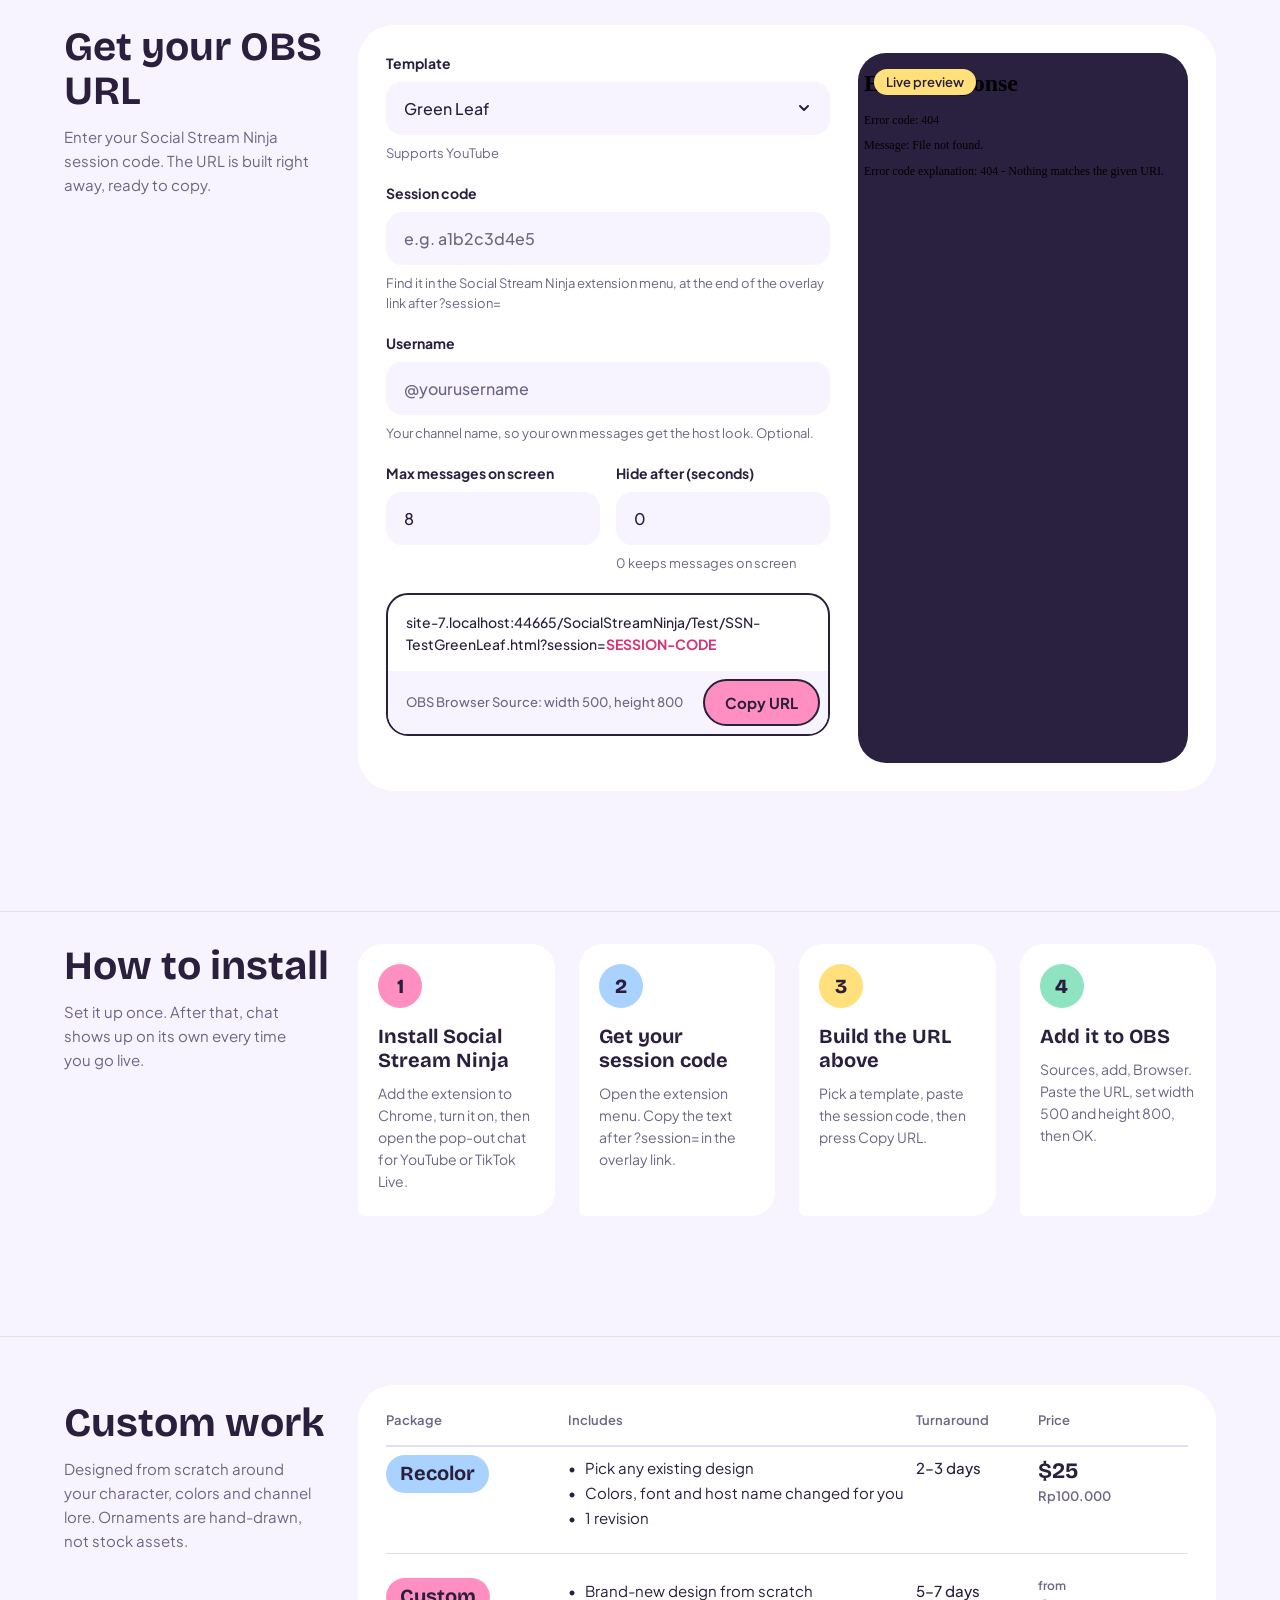
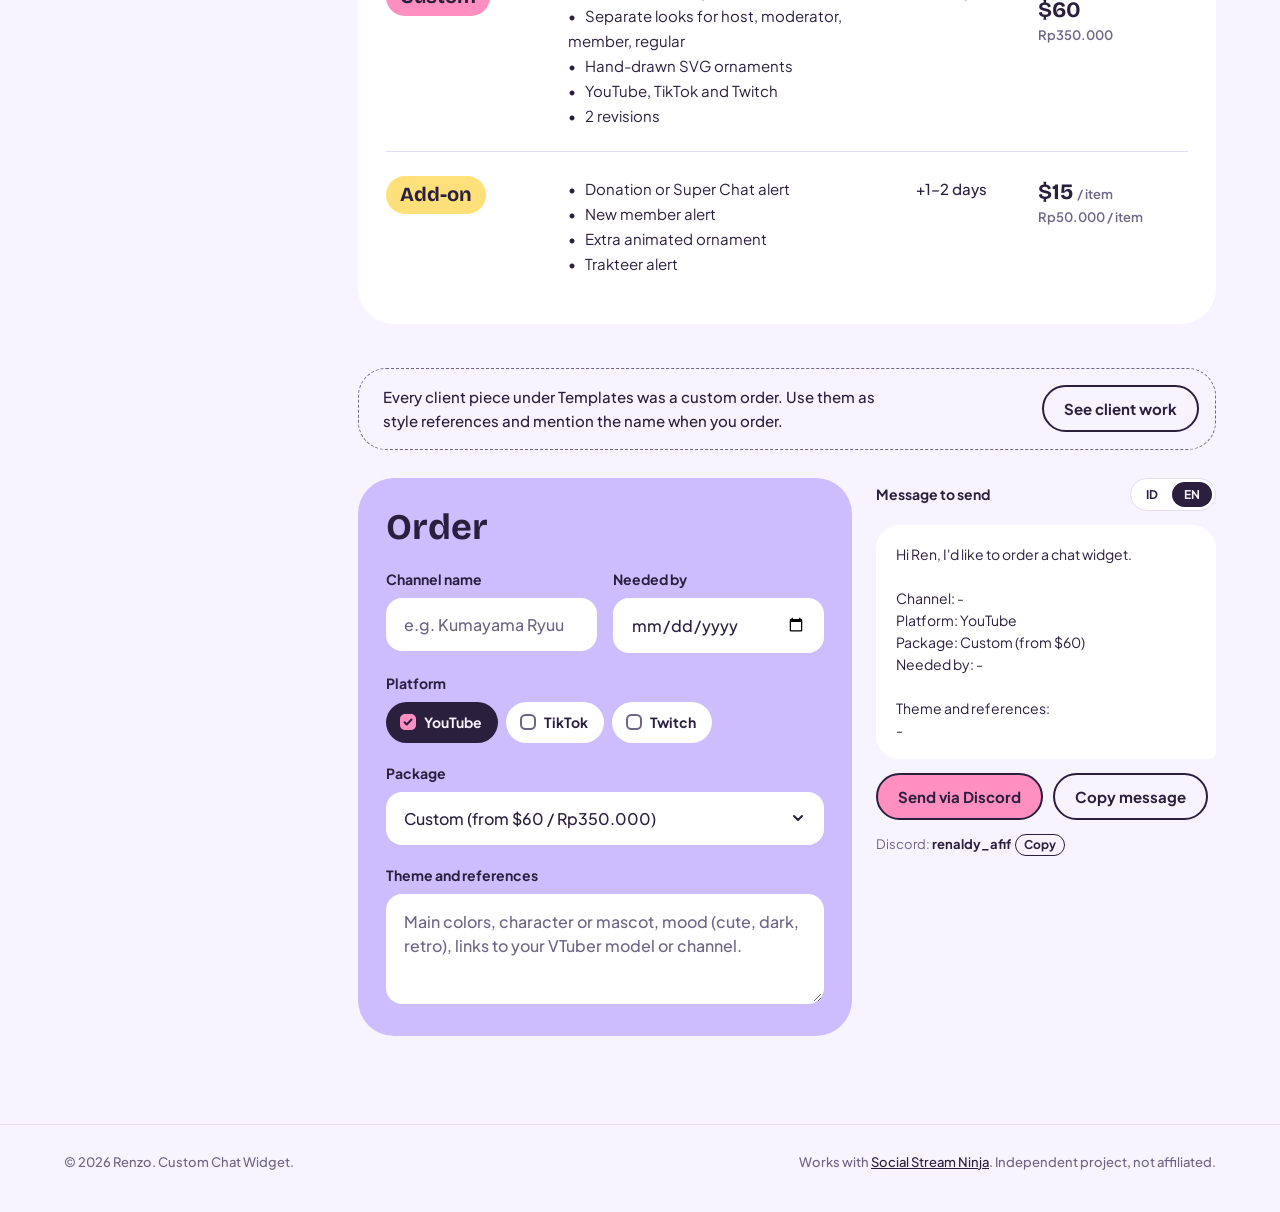
==== commit 3dd19736: "Repeat scroll reveal both ways; logo scrolls to very top Co-Authored-By: Claude Opus 5.5 <noreply@an" ====
--- a/index.html
+++ b/index.html
@@ -238,10 +238,12 @@
 .links a:not(.btn)::after{content:"";position:absolute;left:0;right:0;bottom:-6px;height:2px;border-radius:2px;background:currentColor;transform:scaleX(0);transition:transform .25s ease}
 .links a.active:not(.btn){color:var(--highlight)}
 .links a.active:not(.btn)::after{transform:scaleX(1)}
-.js-rv .rv{opacity:0;transform:translateY(16px);transition:opacity .5s ease,transform .5s cubic-bezier(.2,.7,.2,1);transition-delay:var(--rv-d,0ms)}
-.js-rv .rv.in{opacity:1;transform:none}
+.js-rv .rv{opacity:0;translate:0 16px;transition:opacity .45s ease var(--rv-d,0ms),translate .45s cubic-bezier(.2,.7,.2,1) var(--rv-d,0ms)}
+.js-rv .rv.up{translate:0 -16px}
+.js-rv .rv.in{opacity:1;translate:none}
+.js-rv .pk.rv{transition:opacity .45s ease var(--rv-d,0ms),translate .45s cubic-bezier(.2,.7,.2,1) var(--rv-d,0ms),transform .2s ease,background-color .2s ease}
 @media (prefers-reduced-motion:reduce){
-  .js-rv .rv{opacity:1;transform:none;transition:none}
+  .js-rv .rv{opacity:1;translate:none;transition:none}
   .nav,.links a:not(.btn),.links a:not(.btn)::after{transition:none}
 }
 
@@ -1057,17 +1059,29 @@
   }, { rootMargin:"-45% 0px -50% 0px" });
   secs.forEach(s => spy.observe(s));
 
-  // Muncul saat masuk layar (sekali saja)
+  // Logo: kembali ke paling atas halaman
+  document.querySelector(".brand").addEventListener("click", e => {
+    e.preventDefault();
+    scrollTo({ top:0, behavior: reduceMotion ? "auto" : "smooth" });
+    history.replaceState(null, "", location.pathname + location.search);
+  });
+
+  // Muncul saat masuk layar, menghilang saat keluar layar (berulang)
   if (reduceMotion || !("IntersectionObserver" in window)) return;
   document.documentElement.classList.add("js-rv");
-  const done = el => { el.classList.remove("rv", "in"); el.style.removeProperty("--rv-d"); };
   const rv = new IntersectionObserver(es => {
-    es.filter(e => e.isIntersecting).forEach((e, i) => {
-      const el = e.target; rv.unobserve(el);
-      el.style.setProperty("--rv-d", Math.min(i, 5) * 70 + "ms");
-      el.classList.add("in");
-      el.addEventListener("transitionend", ev => { if (ev.target === el && ev.propertyName === "opacity") done(el); });
-      setTimeout(() => done(el), 1200);
+    let i = 0;
+    es.forEach(e => {
+      const el = e.target;
+      if (e.isIntersecting){
+        el.classList.remove("up");
+        el.style.setProperty("--rv-d", Math.min(i++, 5) * 70 + "ms");
+        el.classList.add("in");
+      } else {
+        el.style.setProperty("--rv-d", "0ms");
+        el.classList.remove("in");
+        el.classList.toggle("up", e.boundingClientRect.top < 0); // keluar lewat atas: hilang ke atas
+      }
     });
   }, { rootMargin:"0px 0px -8% 0px", threshold:0.12 });
   const watch = el => { if (!el || el.classList.contains("rv")) return; el.classList.add("rv"); rv.observe(el); };
